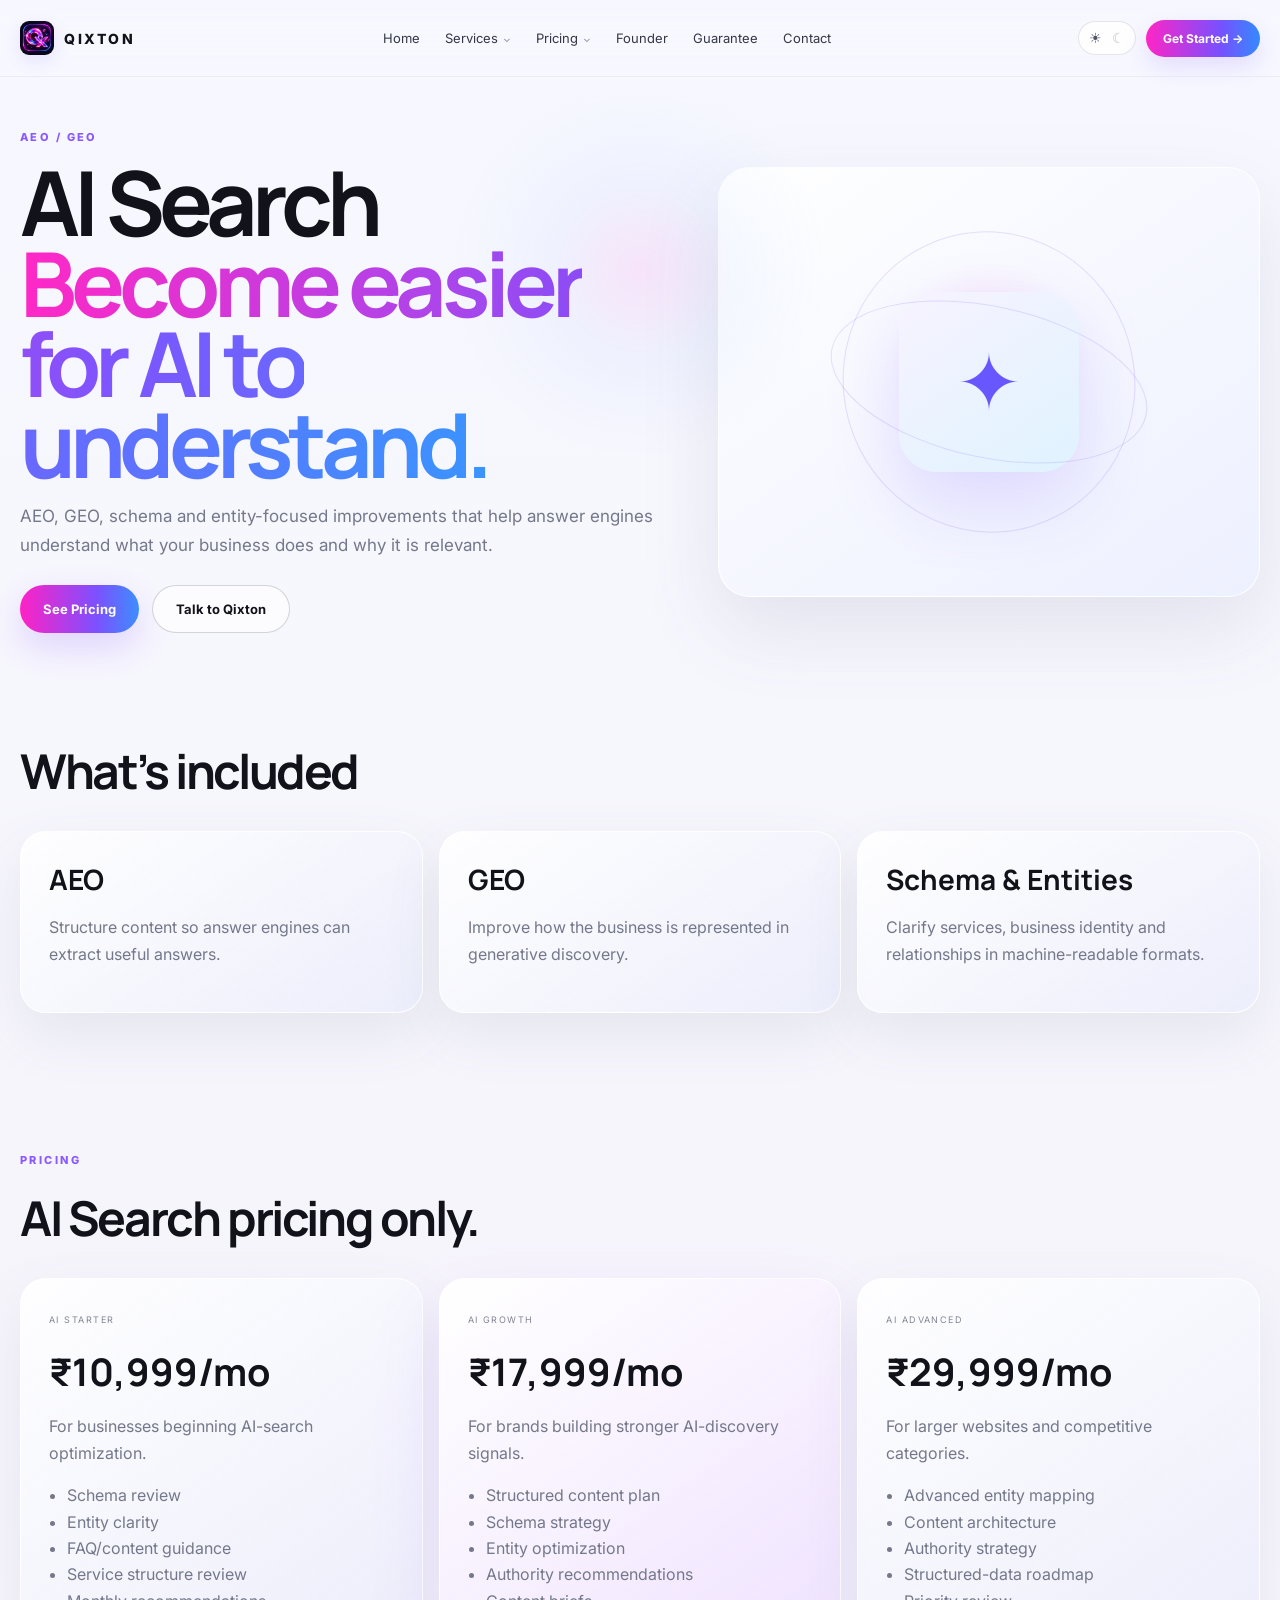
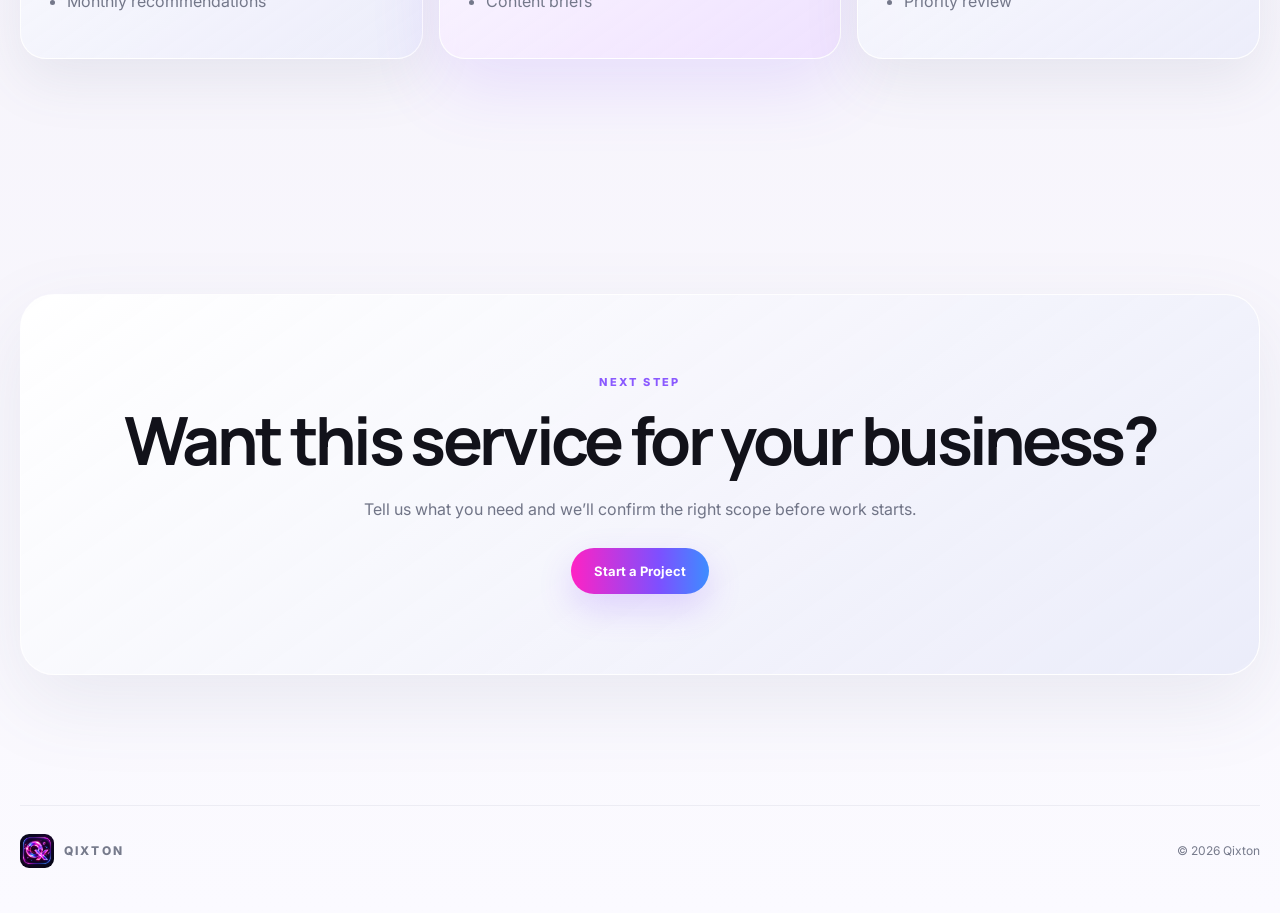
==== ai-search.html @ a19f1797 "Add files via upload" ====
<!doctype html>
<html lang="en" data-theme="light">
<head>
<meta charset="utf-8"><meta name="viewport" content="width=device-width,initial-scale=1">
<meta name="description" content="AEO, GEO, schema and entity-focused improvements that help answer engines understand what your business does and why it is relevant.">
<title>AI Search — Qixton</title>
<link rel="icon" href="favicon.png"><link rel="apple-touch-icon" href="apple-touch-icon.png"><meta name="theme-color" content="#f8f7ff">
<link rel="preconnect" href="https://fonts.googleapis.com"><link rel="preconnect" href="https://fonts.gstatic.com" crossorigin>
<link href="https://fonts.googleapis.com/css2?family=Inter:wght@400;500;600;700;800&family=Manrope:wght@600;700;800&display=swap" rel="stylesheet">
<link rel="stylesheet" href="style.css">
</head>
<body><div class="cursor-glow"></div>

<header class="site-nav scrolled" id="siteNav">
  <div class="shell nav-row-v2">
    <a class="nav-brand-v2" href="index.html"><img src="favicon.png" alt=""><span>QIXTON</span></a>
    <button class="nav-mobile-btn" id="navMobileBtn" aria-label="Open menu">☰</button>
    <nav class="nav-menu-v2" id="navMenuV2">
      <a href="index.html">Home</a>
      <div class="nav-dropdown">
        <button class="dropdown-toggle">Services <span>⌄</span></button>
        <div class="dropdown-menu">
          <a href="web-design.html"><b>Web Design</b><span>Websites & conversion UX</span></a>
          <a href="seo.html"><b>SEO</b><span>Organic & local search</span></a>
          <a href="social-media.html"><b>Social Media</b><span>Content, reels & community</span></a>
          <a href="paid-ads.html"><b>Paid Ads</b><span>Google & Meta campaigns</span></a>
          <a href="ai-search.html"><b>AI Search</b><span>AEO, GEO & schema</span></a>
        </div>
      </div>
      <div class="nav-dropdown">
        <button class="dropdown-toggle">Pricing <span>⌄</span></button>
        <div class="dropdown-menu pricing-drop">
          <a href="pricing.html"><b>All Pricing</b><span>Compare Qixton packages</span></a>
          <a href="web-design.html#pricing"><b>Website Pricing</b><span>From ₹14,999</span></a>
          <a href="seo.html#pricing"><b>SEO Pricing</b><span>From ₹7,999/mo</span></a>
          <a href="social-media.html#pricing"><b>Social Pricing</b><span>From ₹8,999/mo</span></a>
          <a href="paid-ads.html#pricing"><b>Ads Pricing</b><span>From ₹9,999/mo</span></a>
          <a href="ai-search.html#pricing"><b>AI Search Pricing</b><span>From ₹10,999/mo</span></a>
        </div>
      </div>
      <a href="founder.html">Founder</a>
      <a href="guarantee.html">Guarantee</a>
      <a href="index.html#contact">Contact</a>
    </nav>
    <div class="nav-actions-v2">
      <button class="theme-toggle" id="themeToggle" aria-label="Switch theme"><span class="sun">☀</span><span class="moon">☾</span></button>
      <a class="nav-get-started" href="index.html#contact">Get Started →</a>
    </div>
  </div>
</header>
<main class="shell">
<section class="service-hero">
  <div><div class="section-kicker">AEO / GEO</div><h1>AI Search<br><span>Become easier for AI to understand.</span></h1><p>AEO, GEO, schema and entity-focused improvements that help answer engines understand what your business does and why it is relevant.</p><div class="contact-actions" style="justify-content:flex-start;margin-top:24px"><a class="gradient-btn" href="#pricing">See Pricing</a><a class="outline-btn" href="mailto:hello@qixton.com?subject=AI%20Search%20Enquiry">Talk to Qixton</a></div></div>
  <div class="service-hero-visual"><div class="service-hero-icon">✦</div></div>
</section>
<section class="service-page-section"><h2>What’s included</h2><div class="inner-grid-3"><article class="inner-card-light"><h3>AEO</h3><p>Structure content so answer engines can extract useful answers.</p></article><article class="inner-card-light"><h3>GEO</h3><p>Improve how the business is represented in generative discovery.</p></article><article class="inner-card-light"><h3>Schema & Entities</h3><p>Clarify services, business identity and relationships in machine-readable formats.</p></article></div></section>
<section class="service-page-section" id="pricing"><div class="section-kicker">PRICING</div><h2>AI Search pricing only.</h2><div class="service-price-grid"><article class="service-price-card"><small>AI STARTER</small><h3>₹10,999/mo</h3><p>For businesses beginning AI-search optimization.</p><ul><li>Schema review</li><li>Entity clarity</li><li>FAQ/content guidance</li><li>Service structure review</li><li>Monthly recommendations</li></ul></article><article class="service-price-card featured"><small>AI GROWTH</small><h3>₹17,999/mo</h3><p>For brands building stronger AI-discovery signals.</p><ul><li>Structured content plan</li><li>Schema strategy</li><li>Entity optimization</li><li>Authority recommendations</li><li>Content briefs</li></ul></article><article class="service-price-card"><small>AI ADVANCED</small><h3>₹29,999/mo</h3><p>For larger websites and competitive categories.</p><ul><li>Advanced entity mapping</li><li>Content architecture</li><li>Authority strategy</li><li>Structured-data roadmap</li><li>Priority review</li></ul></article></div></section>
<section class="contact-light"><div class="contact-card"><div class="section-kicker">NEXT STEP</div><h2>Want this service for your business?</h2><p>Tell us what you need and we’ll confirm the right scope before work starts.</p><a class="gradient-btn" href="mailto:hello@qixton.com?subject=AI%20Search%20Project">Start a Project</a></div></section>
</main>
<footer class="inner-footer shell"><a class="inner-brand" href="index.html"><img src="favicon.png" alt=""><span>QIXTON</span></a><span>© <span id="year"></span> Qixton</span></footer>
<script src="script.js"></script></body></html>
---- style.css ----
:root{
  --ink:#12121a;--muted:#5d6070;--line:rgba(63,67,91,.13);--glass:rgba(255,255,255,.64);
  --pink:#ff24c8;--purple:#7b4dff;--blue:#2e83ff;--cyan:#47d8ff;--bg:#f7f7ff;--max:1440px;
}
*{box-sizing:border-box} html{scroll-behavior:smooth} body{margin:0;font-family:Inter,system-ui,sans-serif;background:linear-gradient(180deg,#f7f8ff,#f6f4fb 60%,#fbfaff);color:var(--ink);overflow-x:hidden} a{text-decoration:none;color:inherit} img{display:block;max-width:100%}.shell{width:min(var(--max),calc(100% - 40px));margin:auto}.cursor-glow{position:fixed;width:380px;height:380px;border-radius:50%;left:50%;top:30%;transform:translate(-50%,-50%);pointer-events:none;z-index:50;background:radial-gradient(circle,rgba(255,36,200,.09),rgba(46,131,255,.04) 35%,transparent 70%);mix-blend-mode:multiply}
.hero-exact{position:relative;width:100%;aspect-ratio:16/9;min-height:100vh;overflow:hidden;background:#eef0fb}.hero-reference{position:absolute;inset:0;width:100%;height:100%;object-fit:cover;object-position:center;transform:scale(1.001);transition:transform .3s ease}.hero-exact:hover .hero-reference{transform:scale(1.008)}.hero-shine{position:absolute;border-radius:50%;pointer-events:none;filter:blur(3px);mix-blend-mode:screen}.shine-a{width:320px;height:320px;left:38%;top:34%;background:radial-gradient(circle,rgba(255,255,255,.28),rgba(255,49,204,.09) 35%,transparent 70%);animation:shineFloat 7s ease-in-out infinite}.shine-b{width:260px;height:260px;right:16%;bottom:15%;background:radial-gradient(circle,rgba(255,255,255,.2),rgba(58,173,255,.08) 35%,transparent 70%);animation:shineFloat 8.5s ease-in-out infinite reverse}@keyframes shineFloat{50%{transform:translateY(-18px) translateX(8px)}}.hero-particle{position:absolute;width:10px;height:10px;border-radius:50%;background:#fff;box-shadow:0 0 20px rgba(255,54,207,.7);animation:particleFloat 5s ease-in-out infinite}.hp1{left:46%;top:22%}.hp2{left:65%;top:42%;animation-delay:.7s}.hp3{right:12%;top:28%;animation-delay:1.3s}@keyframes particleFloat{50%{transform:translateY(-16px) scale(1.15)}}
.hotspot{position:absolute;z-index:5;display:block}.hs-home{left:31.5%;top:1.5%;width:5.5%;height:6%}.hs-services{left:38%;top:1.5%;width:6%;height:6%}.hs-pricing{left:44.8%;top:1.5%;width:5%;height:6%}.hs-founder{left:51%;top:1.5%;width:5.3%;height:6%}.hs-guarantee{left:57.5%;top:1.5%;width:6.4%;height:6%}.hs-contact{left:64.7%;top:1.5%;width:5.5%;height:6%}.hs-getstarted{right:4.5%;top:1.5%;width:10.5%;height:6.5%}.hs-herocta{left:5%;top:50.5%;width:15.2%;height:6.6%}.hs-work{left:20.8%;top:50.5%;width:11.8%;height:6.6%}.hs-web{right:4.5%;top:15.3%;width:24%;height:8.8%}.hs-seo{right:4.5%;top:25.5%;width:24%;height:8.8%}.hs-social{right:4.5%;top:35.8%;width:24%;height:8.8%}.hs-ads{right:4.5%;top:46.1%;width:24%;height:8.8%}.hs-ai{right:4.5%;top:56.4%;width:24%;height:8.8%}
.story-light{background:linear-gradient(180deg,#f7f8ff,#f0eff8 50%,#f8f7fc);border-top:1px solid rgba(95,97,119,.1);border-bottom:1px solid rgba(95,97,119,.1)}.story-grid{display:grid;grid-template-columns:1.05fr .95fr;gap:76px;align-items:start}.sticky-showcase{position:sticky;top:0;height:100vh;display:grid;place-items:center}.glass-stage{width:100%;height:min(76vh,720px);position:relative;border-radius:34px;border:1px solid rgba(255,255,255,.86);overflow:hidden;background:radial-gradient(circle at 65% 42%,rgba(255,71,205,.13),transparent 31%),radial-gradient(circle at 26% 75%,rgba(64,153,255,.13),transparent 29%),linear-gradient(145deg,rgba(255,255,255,.83),rgba(229,231,248,.72));box-shadow:0 40px 120px rgba(79,83,120,.16),inset 0 0 0 1px rgba(255,255,255,.72);backdrop-filter:blur(20px)}.stage-grid{position:absolute;inset:0;background-image:linear-gradient(rgba(81,84,110,.045) 1px,transparent 1px),linear-gradient(90deg,rgba(81,84,110,.045) 1px,transparent 1px);background-size:42px 42px;mask-image:radial-gradient(circle,#000 12%,transparent 85%)}.stage-label{position:absolute;top:0;left:0;right:0;height:50px;padding:0 18px;display:flex;align-items:center;justify-content:space-between;font-size:8px;letter-spacing:.16em;color:#777b8f;border-bottom:1px solid rgba(77,80,103,.08);z-index:10}.stage-label b{font-weight:600;color:#44475a}.stage-scene{position:absolute;inset:50px 0 0;opacity:0;visibility:hidden;transform:scale(.97);transition:opacity .5s ease,transform .6s ease,visibility .5s}.stage-scene.active{opacity:1;visibility:visible;transform:scale(1)}
.web-window{position:absolute;border-radius:22px;border:1px solid rgba(255,255,255,.88);background:rgba(255,255,255,.52);backdrop-filter:blur(20px);box-shadow:0 28px 80px rgba(78,82,118,.18)}.ww-back{width:60%;height:53%;left:10%;top:15%;transform:rotate(-6deg);opacity:.65}.ww-main{width:70%;height:62%;left:15%;top:18%;overflow:hidden}.window-bar{height:34px;border-bottom:1px solid rgba(69,72,96,.08);display:flex;gap:6px;align-items:center;padding:0 12px}.window-bar i{width:6px;height:6px;border-radius:50%;background:#c8cad5}.window-layout{height:calc(100% - 34px);position:relative;padding:30px}.wl-copy{width:48%;padding-top:30px}.wl-copy span{display:block;height:9px;border-radius:8px;background:#d4d5de;margin-bottom:10px}.wl-copy span:nth-child(2){width:78%;background:#c8cae5}.wl-copy b{display:block;width:95px;height:28px;border-radius:999px;background:linear-gradient(90deg,var(--pink),var(--blue));margin-top:22px}.wl-orb{position:absolute;right:28px;top:56px;width:150px;height:150px;border-radius:50%;background:radial-gradient(circle at 32% 28%,#fff,#ff8ee1 13%,#7f5bff 48%,#2d3f8f 74%);box-shadow:0 0 50px rgba(255,64,202,.23)}.phone-card{position:absolute;right:8%;bottom:7%;width:100px;height:205px;border-radius:24px;border:5px solid rgba(79,82,110,.14);background:rgba(255,255,255,.78);padding:25px 10px;transform:rotate(4deg);box-shadow:0 24px 70px rgba(80,84,119,.16)}.phone-card i{position:absolute;top:7px;left:50%;transform:translateX(-50%);width:40px;height:6px;border-radius:999px;background:#d4d4df}.phone-card span{display:block;height:34px;border-radius:9px;background:#e7e7ef;margin-bottom:8px}.phone-card span:nth-of-type(2){height:76px;background:linear-gradient(145deg,#ff86de,#82b6ff)}.glass-badge,.mini-chip{position:absolute;padding:8px 12px;border-radius:999px;border:1px solid rgba(255,255,255,.88);background:rgba(255,255,255,.64);font-size:9px;color:#65697c;box-shadow:0 10px 30px rgba(84,87,120,.12)}.gb1{left:7%;bottom:16%}.gb2{right:7%;top:22%}
.search-panel{position:absolute;left:8%;top:16%;width:68%;display:grid;gap:12px}.search-bar{height:60px;border-radius:18px;background:rgba(255,255,255,.9);display:flex;align-items:center;gap:12px;padding:0 18px;box-shadow:0 18px 50px rgba(85,88,123,.14)}.search-bar span{font-size:24px;color:#4b74ff}.search-bar b{flex:1;font-size:12px}.search-bar i{font-style:normal;color:#8c8fa3}.search-result{min-height:78px;border-radius:16px;border:1px solid rgba(255,255,255,.9);background:rgba(255,255,255,.55);display:flex;gap:14px;align-items:center;padding:14px}.search-result.sr1{background:linear-gradient(110deg,rgba(255,255,255,.9),rgba(239,230,255,.86));box-shadow:0 16px 40px rgba(112,99,166,.12)}.search-result em{font-style:normal;color:#a0a3b2;font-size:12px}.search-result small{display:block;font-size:7px;letter-spacing:.13em;color:#2998ff}.search-result h4{margin:3px 0;font-size:14px}.search-result p{margin:0;color:#818596;font-size:9px}.line{width:66%;height:8px;border-radius:5px;background:#d9dbe5}.line.short{width:46%}.seo-orb{position:absolute;right:8%;bottom:16%;width:170px;height:170px;border-radius:50%;display:grid;place-items:center;font-family:Manrope;font-size:44px;font-weight:800;color:#fff;background:radial-gradient(circle at 35% 30%,#fff,#ff8ee1 10%,#655cff 50%,#3088ee 75%);box-shadow:0 22px 55px rgba(99,99,178,.2)}.mc1{right:12%;top:22%}.mc2{right:4%;top:37%}.mc3{right:25%;top:46%}
.social-phone{position:absolute;left:34%;top:12%;width:218px;height:410px;border-radius:34px;background:rgba(255,255,255,.82);border:6px solid rgba(101,106,140,.12);box-shadow:0 30px 80px rgba(90,94,130,.18);padding:20px 12px}.phone-notch{position:absolute;top:5px;left:50%;transform:translateX(-50%);width:70px;height:10px;border-radius:999px;background:#d5d5df}.social-post{height:255px;border-radius:20px;margin-top:24px;background:radial-gradient(circle at 60% 35%,#ff92e0,#9a7dff 40%,#68b7ff 78%);position:relative;overflow:hidden;display:flex;align-items:flex-end;padding:20px}.social-post b{position:relative;z-index:2;font-family:Manrope;font-size:27px;line-height:.88;letter-spacing:-.05em}.social-post i{position:absolute;width:145px;height:145px;border-radius:50%;border:2px solid rgba(255,255,255,.65);right:-30px;top:20px}.social-actions{display:flex;gap:8px;margin-top:14px}.social-actions i{width:17px;height:17px;border:1px solid #b8bbca;border-radius:50%}.social-float{position:absolute;min-width:118px;border-radius:17px;background:rgba(255,255,255,.66);border:1px solid rgba(255,255,255,.9);padding:13px;box-shadow:0 16px 45px rgba(82,88,122,.14)}.social-float small{display:block;color:#7c8091;font-size:7px}.social-float b{display:block;margin-top:5px}.sf1{left:8%;top:25%}.sf2{right:8%;top:34%}.sf3{left:10%;bottom:18%}
.ads-dashboard{position:absolute;inset:10%;border-radius:25px;background:rgba(255,255,255,.68);border:1px solid rgba(255,255,255,.9);box-shadow:0 26px 70px rgba(88,92,126,.15);padding:22px}.ad-head{display:flex;justify-content:space-between;font-size:8px;letter-spacing:.15em;color:#7a7e90}.ad-head b{color:#39aa8a}.ad-chart{height:58%;position:relative}.ad-chart svg{width:100%;height:100%}.ad-chart path{fill:none;stroke:#ff46c7;stroke-width:3;filter:drop-shadow(0 0 5px rgba(255,70,199,.45))}.ad-metrics{display:grid;grid-template-columns:repeat(3,1fr);gap:10px}.ad-metrics div{background:rgba(248,249,255,.9);border:1px solid rgba(107,111,141,.08);border-radius:15px;padding:14px}.ad-metrics small{display:block;color:#8a8e9f;font-size:8px}.ad-metrics b{display:block;margin-top:5px;font-size:22px;color:#5662ff}
.ai-query,.ai-answer{position:absolute;left:14%;width:72%;border-radius:20px;background:rgba(255,255,255,.68);border:1px solid rgba(255,255,255,.92);box-shadow:0 20px 60px rgba(91,95,129,.14);backdrop-filter:blur(20px)}.ai-query{top:24%;padding:17px 20px;display:flex;align-items:center;gap:12px}.ai-query i{font-style:normal;color:#2faeff;font-size:20px}.ai-query p{margin:0;flex:1;font-size:12px}.ai-query span{font-size:7px;letter-spacing:.15em;color:#888c9e}.ai-answer{top:44%;padding:22px}.ai-top{display:flex;gap:12px;align-items:center}.ai-top>b{width:35px;height:35px;border-radius:50%;display:grid;place-items:center;background:linear-gradient(135deg,#5edcff,#ff6ed6);font-family:Manrope}.ai-top small{display:block;font-size:7px;letter-spacing:.14em;color:#2887ff}.ai-top h4{margin:3px 0 0}.ai-answer>p{font-size:10px;line-height:1.6;color:#7d8191;margin:15px 0}.ai-pills{display:flex;gap:8px}.ai-pills span{font-size:7px;border:1px solid rgba(67,133,255,.2);padding:7px 9px;border-radius:999px;background:#fff}.ai-dot{position:absolute;width:10px;height:10px;border-radius:50%;background:#4dd7ff;box-shadow:0 0 17px rgba(77,215,255,.7)}.d1{left:12%;top:30%}.d2{right:12%;top:36%}.d3{left:18%;bottom:17%}.d4{right:18%;bottom:20%}
.story-copy{padding:22vh 0}.story-step{min-height:78vh;display:flex;flex-direction:column;justify-content:center;opacity:.28;transition:opacity .3s}.story-step.active{opacity:1}.story-step>span{font-size:10px;letter-spacing:.18em;font-weight:700;color:#b846ff;margin-bottom:18px}.story-step h2{font-family:Manrope;font-size:clamp(44px,5vw,72px);line-height:.98;letter-spacing:-.055em;margin:0}.story-step h2 em{font-style:normal;color:#6d74ff}.story-step p{max-width:500px;color:#737789;font-size:16px;line-height:1.7;margin:23px 0 0}
.platforms-light,.pricing-light,.founder-light,.guarantee-light,.contact-light{padding-top:130px;padding-bottom:130px}.section-kicker{font-size:11px;letter-spacing:.22em;font-weight:800;color:#8a59ff;margin-bottom:18px}.section-heading{display:grid;grid-template-columns:1.25fr .75fr;gap:70px;align-items:end;margin-bottom:48px}.section-heading h2,.founder-copy h2,.guarantee-card h2,.contact-card h2{font-family:Manrope;font-size:clamp(44px,5.2vw,76px);line-height:.98;letter-spacing:-.055em;margin:0}.section-heading p,.founder-copy p,.guarantee-card p,.contact-card p{color:#717587;line-height:1.7;font-size:16px;margin:0}.platform-grid{display:grid;grid-template-columns:repeat(4,1fr);gap:14px}.platform-grid article{padding:24px;border-radius:24px;border:1px solid rgba(255,255,255,.9);background:linear-gradient(145deg,rgba(255,255,255,.83),rgba(232,234,249,.68));box-shadow:0 20px 50px rgba(90,95,130,.1)}.platform-grid b{display:block;font-size:23px;margin-bottom:10px}.platform-grid span{color:#74788b;line-height:1.6;font-size:14px}.pricing-grid{display:grid;grid-template-columns:repeat(3,1fr);gap:16px}.price-card{min-height:410px;padding:27px;border-radius:26px;border:1px solid rgba(255,255,255,.92);background:linear-gradient(145deg,rgba(255,255,255,.88),rgba(234,236,251,.72));box-shadow:0 22px 55px rgba(88,92,127,.1)}.price-card.featured{background:linear-gradient(145deg,rgba(255,255,255,.98),rgba(238,225,255,.83));box-shadow:0 28px 70px rgba(142,83,255,.14)}.price-card small{display:block;font-size:9px;letter-spacing:.15em;color:#808497}.price-card h3{font-family:Manrope;font-size:42px;margin:25px 0 9px}.price-card h3 span{font-size:15px;color:#808497}.price-card p{color:#74788b;line-height:1.6}.price-card ul{list-style:none;padding:0;margin:28px 0 0;border-top:1px solid rgba(94,98,127,.1)}.price-card li{padding:13px 0;border-bottom:1px solid rgba(94,98,127,.1);font-size:13px;color:#55596b}.page-link{display:block;width:max-content;margin:28px auto 0;font-size:13px;font-weight:700;color:#6b53ff}.page-link.left{margin:24px 0 0}.founder-light{display:grid;grid-template-columns:.9fr 1.1fr;gap:70px;align-items:center;border-top:1px solid rgba(81,85,111,.08);border-bottom:1px solid rgba(81,85,111,.08)}.founder-photo img{width:100%;aspect-ratio:4/5;object-fit:cover;border-radius:32px;box-shadow:0 28px 80px rgba(88,92,127,.15)}.founder-sign{display:flex;flex-direction:column;gap:4px;padding:20px 0;border-top:1px solid rgba(81,85,111,.09);border-bottom:1px solid rgba(81,85,111,.09);margin-top:24px}.founder-sign b{font-size:20px}.founder-sign span{font-size:13px;color:#777b8d}.guarantee-card{min-height:520px;border-radius:34px;padding:60px;display:flex;align-items:center;justify-content:space-between;gap:50px;background:radial-gradient(circle at 78% 42%,rgba(255,98,216,.26),transparent 28%),radial-gradient(circle at 90% 20%,rgba(67,157,255,.19),transparent 24%),linear-gradient(145deg,#fff,#eef0ff);border:1px solid rgba(255,255,255,.94);box-shadow:0 30px 80px rgba(90,94,128,.13)}.guarantee-card>div{max-width:800px}.gradient-btn,.outline-btn{display:inline-flex;align-items:center;justify-content:center;padding:15px 23px;border-radius:999px;font-weight:700;font-size:13px}.gradient-btn{color:#fff;background:linear-gradient(90deg,#ff22c4,#7d50ff 64%,#3d8dff);box-shadow:0 14px 35px rgba(129,71,255,.2)}.outline-btn{border:1px solid rgba(72,76,101,.23);background:rgba(255,255,255,.65)}.contact-card{text-align:center;padding:80px 40px;border-radius:34px;background:linear-gradient(145deg,rgba(255,255,255,.94),rgba(232,234,249,.82));border:1px solid rgba(255,255,255,.95);box-shadow:0 28px 80px rgba(90,94,130,.1)}.contact-card p{max-width:650px;margin:24px auto}.contact-actions{display:flex;gap:13px;justify-content:center;flex-wrap:wrap}.footer-light{padding:30px 0 45px;display:flex;align-items:center;justify-content:space-between;gap:18px;color:#777b8c;font-size:12px;border-top:1px solid rgba(80,84,110,.08)}.footer-brand{display:flex;align-items:center;gap:10px}.footer-brand img{width:32px;height:32px;border-radius:9px}.footer-brand b{letter-spacing:.18em}.footer-light>div:nth-child(2){display:flex;gap:20px}
@media(max-width:1100px){.hero-exact{min-height:auto}.story-grid{grid-template-columns:1fr;gap:0}.sticky-showcase{height:68vh;top:0;z-index:4}.glass-stage{height:60vh}.story-copy{padding-top:8vh}.story-step{min-height:62vh}.section-heading{grid-template-columns:1fr;gap:20px}.platform-grid,.pricing-grid{grid-template-columns:repeat(2,1fr)}.founder-light{grid-template-columns:1fr}.guarantee-card{flex-direction:column;align-items:flex-start}}
@media(max-width:760px){.shell{width:min(var(--max),calc(100% - 22px))}.hero-exact{aspect-ratio:9/16;height:auto;min-height:100svh}.hero-reference{object-fit:cover;object-position:center}.hotspot{display:none}.sticky-showcase{height:54vh}.glass-stage{height:48vh;border-radius:22px}.story-step{min-height:58vh}.story-step h2{font-size:40px}.platforms-light,.pricing-light,.founder-light,.guarantee-light,.contact-light{padding-top:90px;padding-bottom:90px}.platform-grid,.pricing-grid{grid-template-columns:1fr}.guarantee-card{padding:34px}.contact-card{padding:50px 24px}.footer-light{flex-direction:column;align-items:flex-start}.search-panel{left:5%;width:80%}.seo-orb{width:120px;height:120px;right:3%}.social-phone{left:27%;transform:scale(.78)}.ai-query,.ai-answer{left:8%;width:84%}}
@media(prefers-reduced-motion:reduce){*,*::before,*::after{animation:none!important;transition:none!important;scroll-behavior:auto!important}}
.inner-nav{position:sticky;top:0;z-index:20;background:rgba(248,248,255,.78);backdrop-filter:blur(18px);border-bottom:1px solid rgba(76,80,106,.08)}.inner-nav .nav-row{min-height:76px;display:flex;align-items:center;justify-content:space-between;gap:20px}.inner-brand{display:flex;align-items:center;gap:10px;font-weight:800;letter-spacing:.18em}.inner-brand img{width:34px;height:34px;border-radius:9px}.inner-links{display:flex;gap:26px;font-size:13px;color:#4f5365}.inner-links a:hover{color:#7f4fff}.inner-cta{padding:11px 17px;border-radius:999px;color:white;background:linear-gradient(90deg,#ff25c6,#7850ff,#348aff);font-size:12px;font-weight:700}.inner-hero-light{padding:120px 0 75px}.inner-hero-light h1{font-family:Manrope;font-size:clamp(58px,7vw,100px);line-height:.9;letter-spacing:-.065em;margin:0;max-width:990px}.inner-hero-light h1 span{background:linear-gradient(90deg,#ff28c6,#7d55ff,#3a94ff);-webkit-background-clip:text;background-clip:text;color:transparent}.inner-hero-light p{max-width:720px;color:#74788a;line-height:1.75;font-size:17px;margin:25px 0 0}.inner-section-light{padding:60px 0 120px;border-top:1px solid rgba(79,83,110,.08)}.inner-section-light h2{font-family:Manrope;font-size:52px;line-height:.98;letter-spacing:-.05em;margin:0 0 34px}.inner-grid-3{display:grid;grid-template-columns:repeat(3,1fr);gap:16px}.inner-card-light{padding:28px;border-radius:26px;border:1px solid rgba(255,255,255,.92);background:linear-gradient(145deg,rgba(255,255,255,.9),rgba(233,235,250,.75));box-shadow:0 22px 55px rgba(90,94,128,.1)}.inner-card-light.featured{background:linear-gradient(145deg,#fff,rgba(238,223,255,.87));box-shadow:0 28px 70px rgba(140,82,255,.14)}.inner-card-light h3{font-family:Manrope;font-size:28px;margin:0 0 12px}.inner-card-light p,.inner-card-light li{color:#74788a;line-height:1.7}.inner-card-light ul{padding-left:18px}.inner-price{font-family:Manrope;font-size:44px;font-weight:800;margin:15px 0}.inner-price span{font-size:16px;color:#7f8394}.founder-hero-light{padding:120px 0 80px;display:grid;grid-template-columns:.9fr 1.1fr;gap:70px;align-items:center}.founder-hero-light img{width:100%;aspect-ratio:4/5;object-fit:cover;border-radius:34px;box-shadow:0 30px 90px rgba(85,89,124,.18)}.founder-hero-light h1{font-family:Manrope;font-size:clamp(58px,7vw,96px);line-height:.9;letter-spacing:-.065em;margin:0}.founder-hero-light h1 span{color:#715cff}.founder-hero-light p{color:#74788a;line-height:1.75;font-size:17px}.quote-light{margin-top:26px;padding:20px 0 20px 22px;border-left:3px solid #ff3bc8;color:#565a6b;font-size:20px;line-height:1.6}.inner-footer{padding:28px 0 45px;border-top:1px solid rgba(79,83,110,.08);display:flex;align-items:center;justify-content:space-between;gap:18px;color:#777b8c;font-size:12px}@media(max-width:900px){.inner-links{display:none}.inner-grid-3,.founder-hero-light{grid-template-columns:1fr}.inner-footer{flex-direction:column;align-items:flex-start}}


/* ===========================
   DESIGN 3 FIXES / V2
   =========================== */

html[data-theme="dark"]{
  --ink:#f6f2ff;
  --muted:#b9b6c8;
  --line:rgba(255,255,255,.12);
  --glass:rgba(15,13,24,.72);
  --bg:#090811;
}
html[data-theme="dark"] body{
  background:linear-gradient(180deg,#0a0911,#0c0a13 58%,#0a0910);
  color:var(--ink);
}
html[data-theme="dark"] .cursor-glow{
  mix-blend-mode:screen;
  background:radial-gradient(circle,rgba(255,36,200,.13),rgba(46,131,255,.08) 35%,transparent 70%);
}

/* Real navigation with dropdowns */
.site-nav{
  position:fixed;
  top:0;left:0;right:0;
  z-index:100;
  padding:11px 0;
  background:rgba(248,248,255,.64);
  backdrop-filter:blur(18px) saturate(1.1);
  border-bottom:1px solid rgba(88,91,117,.08);
  transition:.25s ease;
}
.site-nav.scrolled{background:rgba(248,248,255,.9);box-shadow:0 10px 35px rgba(90,94,128,.08)}
html[data-theme="dark"] .site-nav,
html[data-theme="dark"] .site-nav.scrolled{
  background:rgba(10,9,16,.84);
  border-color:rgba(255,255,255,.08);
  box-shadow:0 14px 40px rgba(0,0,0,.22)
}
.nav-row-v2{min-height:54px;display:flex;align-items:center;justify-content:space-between;gap:20px}
.nav-brand-v2{display:flex;align-items:center;gap:10px;font-weight:800;letter-spacing:.18em;font-size:14px;flex:0 0 auto}
.nav-brand-v2 img{width:34px;height:34px;border-radius:9px;box-shadow:0 6px 18px rgba(119,83,255,.14)}
.nav-menu-v2{display:flex;align-items:center;gap:25px;font-size:13px;color:#343746}
.nav-menu-v2>a,.dropdown-toggle{font:inherit;color:inherit;background:none;border:0;padding:12px 0;cursor:pointer}
.nav-menu-v2>a:hover,.dropdown-toggle:hover{color:#7850ff}
.nav-dropdown{position:relative}
.dropdown-toggle{display:flex;align-items:center;gap:5px}
.dropdown-toggle span{font-size:10px;color:#85889a;transition:.2s}
.nav-dropdown:hover .dropdown-toggle span,
.nav-dropdown.open .dropdown-toggle span{transform:rotate(180deg)}
.dropdown-menu{
  position:absolute;top:44px;left:50%;transform:translateX(-50%) translateY(6px);
  width:290px;padding:10px;border-radius:20px;
  background:rgba(255,255,255,.94);
  border:1px solid rgba(255,255,255,.96);
  box-shadow:0 22px 70px rgba(83,87,120,.16);
  backdrop-filter:blur(22px);
  opacity:0;visibility:hidden;pointer-events:none;
  transition:.2s ease;
}
.nav-dropdown:hover .dropdown-menu,
.nav-dropdown.open .dropdown-menu{
  opacity:1;visibility:visible;pointer-events:auto;transform:translateX(-50%) translateY(0)
}
.dropdown-menu a{
  display:flex;flex-direction:column;gap:3px;
  padding:11px 12px;border-radius:13px;
}
.dropdown-menu a:hover{background:linear-gradient(90deg,rgba(255,54,200,.08),rgba(80,132,255,.08))}
.dropdown-menu b{font-size:13px}.dropdown-menu span{font-size:11px;color:#777b8d}
.pricing-drop{width:310px}
.nav-actions-v2{display:flex;align-items:center;gap:10px}
.nav-get-started{
  padding:11px 17px;border-radius:999px;color:#fff;
  background:linear-gradient(90deg,#ff25c6,#7850ff 65%,#348aff);
  box-shadow:0 10px 25px rgba(121,75,255,.16);
  font-size:12px;font-weight:700;
}
.theme-toggle{
  width:58px;height:34px;border-radius:999px;border:1px solid rgba(77,81,107,.14);
  background:rgba(255,255,255,.72);
  display:flex;align-items:center;justify-content:space-around;
  color:#4e5365;cursor:pointer;padding:0 5px;
}
.theme-toggle span{font-size:14px;line-height:1}.theme-toggle .sun{opacity:1}.theme-toggle .moon{opacity:.35}
html[data-theme="dark"] .theme-toggle{background:rgba(255,255,255,.07);border-color:rgba(255,255,255,.12);color:#fff}
html[data-theme="dark"] .theme-toggle .sun{opacity:.35}
html[data-theme="dark"] .theme-toggle .moon{opacity:1}
html[data-theme="dark"] .nav-menu-v2{color:#ddd8e9}
html[data-theme="dark"] .dropdown-menu{background:rgba(18,16,27,.96);border-color:rgba(255,255,255,.09);box-shadow:0 26px 70px rgba(0,0,0,.36)}
html[data-theme="dark"] .dropdown-menu span{color:#aaa5b7}
html[data-theme="dark"] .dropdown-menu a:hover{background:rgba(255,255,255,.05)}
.nav-mobile-btn{display:none;border:0;background:none;color:inherit;font-size:24px}

/* Hide the embedded screenshot nav behind our real nav */
.hero-exact::before{
  content:"";
  position:absolute;top:0;left:0;right:0;height:8.5%;
  z-index:4;
  background:rgba(248,248,255,.44);
  backdrop-filter:blur(15px);
  pointer-events:none;
}
html[data-theme="dark"] .hero-exact::before{background:rgba(8,7,13,.54)}
html[data-theme="dark"] .hero-reference{filter:brightness(.56) saturate(1.1) contrast(1.02)}
html[data-theme="dark"] .hero-exact{background:#080711}

/* New Design-3-inspired interactive service showcase */
.story-v2{
  padding-top:120px;
  background:
    radial-gradient(circle at 50% 4%,rgba(255,81,211,.09),transparent 24rem),
    radial-gradient(circle at 8% 45%,rgba(77,154,255,.08),transparent 25rem),
    linear-gradient(180deg,#f8f8ff,#f0eff8 56%,#f7f7fc);
}
.services-title{margin-bottom:34px}
.story-grid-v2{display:grid;grid-template-columns:1.06fr .94fr;gap:72px;align-items:start}
.sticky-showcase-v2{position:sticky;top:82px;height:calc(100vh - 82px);display:grid;place-items:center}
.design3-stage{
  position:relative;width:100%;height:min(76vh,730px);
  border-radius:34px;overflow:hidden;
  border:1px solid rgba(255,255,255,.9);
  background:
    radial-gradient(circle at 50% 45%,rgba(255,100,217,.18),transparent 24%),
    radial-gradient(circle at 50% 58%,rgba(71,166,255,.13),transparent 32%),
    linear-gradient(145deg,rgba(255,255,255,.9),rgba(231,234,249,.74));
  box-shadow:0 42px 120px rgba(87,91,127,.16),inset 0 0 0 1px rgba(255,255,255,.72);
  backdrop-filter:blur(20px);
}
.design3-stage::before{
  content:"";position:absolute;inset:0;
  background-image:linear-gradient(rgba(78,82,109,.035) 1px,transparent 1px),linear-gradient(90deg,rgba(78,82,109,.035) 1px,transparent 1px);
  background-size:46px 46px;
  mask-image:radial-gradient(circle at center,#000 12%,transparent 90%);
}
.stage-ambient{position:absolute;border-radius:50%;filter:blur(2px);pointer-events:none}
.sa1{width:300px;height:300px;left:-50px;bottom:-80px;background:radial-gradient(circle,rgba(57,164,255,.13),transparent 68%)}
.sa2{width:330px;height:330px;right:-40px;top:-90px;background:radial-gradient(circle,rgba(255,70,203,.15),transparent 68%)}
.stage-topline{
  position:absolute;z-index:10;top:0;left:0;right:0;height:50px;padding:0 18px;
  display:flex;align-items:center;justify-content:space-between;
  border-bottom:1px solid rgba(80,84,111,.07);
  color:#7a7e90;font-size:8px;letter-spacing:.17em;
}
.showcase-orb-wrap{position:absolute;left:50%;top:53%;width:380px;height:380px;transform:translate(-50%,-50%);display:grid;place-items:center}
.showcase-orb{
  width:300px;height:300px;border-radius:50%;overflow:hidden;position:relative;z-index:3;
  border:1px solid rgba(255,255,255,.98);
  box-shadow:inset 0 0 50px rgba(255,255,255,.42),0 28px 80px rgba(105,90,170,.2),0 0 75px rgba(255,67,207,.12);
  animation:showcaseFloat 6s ease-in-out infinite;
}
.showcase-orb::after{content:"";position:absolute;inset:0;border-radius:50%;background:linear-gradient(135deg,rgba(255,255,255,.45),transparent 32%,rgba(119,80,255,.06) 70%)}
.showcase-orb img{width:100%;height:100%;object-fit:cover;object-position:50% 52%;transform:scale(1.03)}
@keyframes showcaseFloat{50%{transform:translateY(-9px) scale(1.01)}}
.showcase-ring{position:absolute;border:1px solid rgba(128,93,255,.24);border-radius:50%;z-index:2}
.showcase-ring.r1{width:355px;height:155px;transform:rotate(-9deg);animation:stageSpin 13s linear infinite}
.showcase-ring.r2{width:320px;height:330px;transform:rotate(18deg);border-color:rgba(59,163,255,.18);animation:stageSpinBack 19s linear infinite}
@keyframes stageSpin{to{transform:rotate(351deg)}}@keyframes stageSpinBack{to{transform:rotate(-342deg)}}
.pedestal{
  position:absolute;z-index:1;left:50%;bottom:67px;transform:translateX(-50%);
  width:340px;height:56px;border-radius:50%;
  background:radial-gradient(circle,rgba(255,65,204,.25),rgba(79,145,255,.1) 45%,transparent 72%);
  filter:blur(2px);
}
.stage-service-card{
  position:absolute;z-index:7;width:235px;min-height:74px;padding:13px 14px;
  display:grid;grid-template-columns:44px 1fr auto;gap:11px;align-items:center;
  border-radius:19px;border:1px solid rgba(255,255,255,.92);
  background:rgba(255,255,255,.66);backdrop-filter:blur(20px);
  box-shadow:0 16px 44px rgba(81,87,124,.12);
  transition:.28s ease;
}
.stage-service-card:hover,.stage-service-card.active{transform:translateY(-3px) scale(1.025);background:rgba(255,255,255,.9);box-shadow:0 24px 62px rgba(105,90,170,.18)}
.stage-service-card.active{border-color:rgba(134,80,255,.34)}
.stage-service-card .svc-icon{width:42px;height:42px;border-radius:14px;display:grid;place-items:center;background:linear-gradient(145deg,#eef7ff,#fceeff);color:#6d5cff;font-size:19px;font-weight:800}
.stage-service-card b{display:block;font-size:13px}.stage-service-card small{display:block;color:#7a7e90;font-size:9px;line-height:1.35;margin-top:4px}
.stage-service-card em{font-style:normal;color:#6256ff;font-size:9px;font-weight:700;white-space:nowrap}
.stage-service-card[data-service-card="web"]{left:28px;top:105px}
.stage-service-card[data-service-card="seo"]{right:25px;top:128px}
.stage-service-card[data-service-card="social"]{left:24px;bottom:148px}
.stage-service-card[data-service-card="ads"]{right:22px;bottom:154px}
.stage-service-card[data-service-card="ai"]{right:50%;bottom:28px;transform:translateX(50%)}
.stage-service-card[data-service-card="ai"].active,
.stage-service-card[data-service-card="ai"]:hover{transform:translateX(50%) translateY(-3px) scale(1.025)}
.stage-active-copy{
  position:absolute;z-index:6;left:50%;top:54%;transform:translate(-50%,-50%);
  width:250px;text-align:center;pointer-events:none
}
.stage-active-copy small{display:block;color:#8b63ff;font-size:8px;letter-spacing:.16em;font-weight:800}
.stage-active-copy strong{display:block;font-family:Manrope;font-size:21px;line-height:1.05;margin:95px 0 7px;color:#191b27}
.stage-active-copy p{font-size:10px;line-height:1.5;color:#727688;margin:0 0 9px}
.stage-active-copy a{pointer-events:auto;color:#6b57ff;font-size:9px;font-weight:800}
.story-copy-v2{padding:16vh 0 18vh}
.story-copy-v2 .story-step a{margin-top:20px;color:#6857ff;font-size:12px;font-weight:700}
html[data-theme="dark"] .story-v2{
  background:radial-gradient(circle at 50% 4%,rgba(255,81,211,.08),transparent 24rem),linear-gradient(180deg,#0b0a12,#0d0b15 58%,#0b0a11)
}
html[data-theme="dark"] .design3-stage{
  border-color:rgba(255,255,255,.09);
  background:radial-gradient(circle at 50% 45%,rgba(255,70,203,.14),transparent 24%),radial-gradient(circle at 50% 60%,rgba(55,150,255,.1),transparent 32%),linear-gradient(145deg,rgba(25,22,34,.94),rgba(12,11,19,.96));
  box-shadow:0 40px 120px rgba(0,0,0,.34)
}
html[data-theme="dark"] .stage-topline{color:#8f899b;border-color:rgba(255,255,255,.07)}
html[data-theme="dark"] .stage-service-card{background:rgba(20,18,29,.73);border-color:rgba(255,255,255,.1);box-shadow:0 18px 48px rgba(0,0,0,.28)}
html[data-theme="dark"] .stage-service-card:hover,
html[data-theme="dark"] .stage-service-card.active{background:rgba(29,25,40,.95)}
html[data-theme="dark"] .stage-service-card b{color:#f6f2ff}
html[data-theme="dark"] .stage-service-card small{color:#aaa4b6}
html[data-theme="dark"] .stage-active-copy strong{color:#f8f4ff}
html[data-theme="dark"] .stage-active-copy p{color:#aaa4b6}
html[data-theme="dark"] .story-step h2{color:#f7f3ff}
html[data-theme="dark"] .story-step p{color:#aaa6b7}

/* Platform logos */
.platform-grid-logo article{display:flex;flex-direction:column;justify-content:center;min-height:168px}
.platform-grid-logo img{height:48px;width:auto;max-width:190px;object-fit:contain;object-position:left center;margin-bottom:16px}
html[data-theme="dark"] .platforms-light,
html[data-theme="dark"] .pricing-light,
html[data-theme="dark"] .founder-light,
html[data-theme="dark"] .guarantee-light,
html[data-theme="dark"] .contact-light{color:#f7f3ff}
html[data-theme="dark"] .section-heading p,
html[data-theme="dark"] .founder-copy p,
html[data-theme="dark"] .guarantee-card p,
html[data-theme="dark"] .contact-card p{color:#aaa6b7}
html[data-theme="dark"] .platform-grid article,
html[data-theme="dark"] .price-card,
html[data-theme="dark"] .contact-card,
html[data-theme="dark"] .inner-card-light{
  background:linear-gradient(145deg,rgba(24,21,33,.94),rgba(14,13,22,.97));
  border-color:rgba(255,255,255,.08);
  box-shadow:0 22px 60px rgba(0,0,0,.25);
}
html[data-theme="dark"] .platform-grid span,
html[data-theme="dark"] .price-card p,
html[data-theme="dark"] .price-card li,
html[data-theme="dark"] .inner-card-light p,
html[data-theme="dark"] .inner-card-light li{color:#aaa6b7}
html[data-theme="dark"] .price-card h3,
html[data-theme="dark"] .platform-grid b,
html[data-theme="dark"] .founder-copy h2,
html[data-theme="dark"] .section-heading h2{color:#f8f4ff}
html[data-theme="dark"] .founder-light{border-color:rgba(255,255,255,.07)}
html[data-theme="dark"] .founder-sign{border-color:rgba(255,255,255,.08)}
html[data-theme="dark"] .guarantee-card{
  background:radial-gradient(circle at 78% 42%,rgba(255,98,216,.18),transparent 28%),radial-gradient(circle at 90% 20%,rgba(67,157,255,.13),transparent 24%),linear-gradient(145deg,#17131d,#0e0d15);
  border-color:rgba(255,255,255,.08);box-shadow:0 30px 80px rgba(0,0,0,.3)
}
html[data-theme="dark"] .outline-btn{color:#f7f3ff;background:rgba(255,255,255,.05);border-color:rgba(255,255,255,.12)}
html[data-theme="dark"] .footer-light{color:#9f9aaa;border-color:rgba(255,255,255,.07)}

/* Shared inner navigation + service pages */
.inner-nav{padding:11px 0}
.inner-nav .nav-row{min-height:54px}
.inner-nav .theme-toggle{margin-left:auto}
.service-hero{
  padding:130px 0 70px;
  display:grid;grid-template-columns:1fr .85fr;gap:60px;align-items:center
}
.service-hero h1{font-family:Manrope;font-size:clamp(58px,7vw,96px);line-height:.9;letter-spacing:-.065em;margin:0}
.service-hero h1 span{background:linear-gradient(90deg,#ff28c6,#7d55ff,#3a94ff);-webkit-background-clip:text;background-clip:text;color:transparent}
.service-hero p{color:#74788a;line-height:1.75;font-size:17px;max-width:680px}
.service-hero-visual{min-height:430px;border-radius:32px;border:1px solid rgba(255,255,255,.92);background:radial-gradient(circle at 50% 45%,rgba(255,84,211,.18),transparent 28%),linear-gradient(145deg,#fff,#edf0ff);display:grid;place-items:center;position:relative;overflow:hidden;box-shadow:0 30px 80px rgba(90,94,130,.13)}
.service-hero-icon{width:180px;height:180px;border-radius:38px;display:grid;place-items:center;font-size:78px;font-weight:800;background:linear-gradient(145deg,#f7f3ff,#dff3ff);box-shadow:0 30px 70px rgba(119,84,255,.18);color:#6857ff}
.service-hero-visual::before,.service-hero-visual::after{content:"";position:absolute;border:1px solid rgba(122,90,255,.18);border-radius:50%}
.service-hero-visual::before{width:320px;height:150px;transform:rotate(12deg)}
.service-hero-visual::after{width:290px;height:300px;transform:rotate(-16deg)}
.service-page-section{padding:35px 0 105px}
.service-page-section h2{font-family:Manrope;font-size:48px;letter-spacing:-.05em;margin:0 0 28px}
.service-price-grid{display:grid;grid-template-columns:repeat(3,1fr);gap:16px}
.service-price-card{padding:28px;border-radius:26px;border:1px solid rgba(255,255,255,.92);background:linear-gradient(145deg,rgba(255,255,255,.91),rgba(233,235,250,.78));box-shadow:0 22px 55px rgba(90,94,128,.1)}
.service-price-card.featured{background:linear-gradient(145deg,#fff,rgba(238,223,255,.87));box-shadow:0 28px 70px rgba(140,82,255,.14)}
.service-price-card small{font-size:9px;letter-spacing:.16em;color:#808497}
.service-price-card h3{font-family:Manrope;font-size:38px;margin:18px 0 6px}
.service-price-card h3 span{font-size:15px;color:#808497}
.service-price-card p,.service-price-card li{color:#74788a;line-height:1.65}
.service-price-card ul{padding-left:18px}
.service-note{margin-top:24px;color:#74788a;font-size:12px;line-height:1.7}
html[data-theme="dark"] .inner-nav{background:rgba(10,9,16,.84);border-color:rgba(255,255,255,.08)}
html[data-theme="dark"] .inner-links{color:#ddd8e9}
html[data-theme="dark"] .inner-hero-light,
html[data-theme="dark"] .inner-section-light,
html[data-theme="dark"] .service-hero,
html[data-theme="dark"] .service-page-section{color:#f7f3ff}
html[data-theme="dark"] .inner-hero-light p,
html[data-theme="dark"] .founder-hero-light p,
html[data-theme="dark"] .quote-light,
html[data-theme="dark"] .service-hero p,
html[data-theme="dark"] .service-note{color:#aaa6b7}
html[data-theme="dark"] .service-hero-visual,
html[data-theme="dark"] .service-price-card{
  background:radial-gradient(circle at 50% 45%,rgba(255,84,211,.10),transparent 28%),linear-gradient(145deg,#17141f,#0e0d15);
  border-color:rgba(255,255,255,.08);
  box-shadow:0 26px 70px rgba(0,0,0,.28)
}
html[data-theme="dark"] .service-price-card p,
html[data-theme="dark"] .service-price-card li{color:#aaa6b7}
html[data-theme="dark"] .inner-price{color:#f8f4ff}
html[data-theme="dark"] .inner-footer{color:#9f9aaa;border-color:rgba(255,255,255,.07)}
html[data-theme="dark"] .founder-hero-light h1{color:#f8f4ff}

/* Pricing cards are links */
.price-card{display:block;color:inherit;transition:.24s transform,.24s box-shadow}
.price-card:hover{transform:translateY(-5px);box-shadow:0 30px 75px rgba(111,92,170,.14)}

/* Responsive nav + stage */
@media(max-width:1000px){
  .nav-mobile-btn{display:block}
  .nav-menu-v2{
    position:absolute;left:18px;right:18px;top:67px;
    display:none;flex-direction:column;align-items:stretch;gap:4px;
    padding:14px;border-radius:20px;background:rgba(255,255,255,.97);
    box-shadow:0 24px 70px rgba(80,84,120,.16);
    border:1px solid rgba(255,255,255,.97)
  }
  .nav-menu-v2.open{display:flex}
  html[data-theme="dark"] .nav-menu-v2{background:rgba(17,15,25,.98);border-color:rgba(255,255,255,.08)}
  .nav-dropdown{width:100%}.dropdown-toggle{width:100%;justify-content:space-between}
  .dropdown-menu{position:static;transform:none!important;width:100%;display:none;opacity:1;visibility:visible;pointer-events:auto;box-shadow:none;margin-top:4px;background:rgba(246,246,252,.8)}
  .nav-dropdown.open .dropdown-menu{display:block}
  .nav-dropdown:hover .dropdown-menu{display:none}
  .nav-dropdown.open:hover .dropdown-menu{display:block}
  .nav-get-started{display:none}
  .story-grid-v2{grid-template-columns:1fr;gap:0}.sticky-showcase-v2{height:70vh;top:72px;z-index:4}.design3-stage{height:62vh}
  .story-copy-v2{padding-top:8vh}.story-copy-v2 .story-step{min-height:62vh}
  .service-hero{grid-template-columns:1fr}
}
@media(max-width:760px){
  .site-nav{padding:8px 0}.nav-row-v2{min-height:48px}.nav-brand-v2 span{display:none}
  .hero-exact::before{height:7.2%}
  .sticky-showcase-v2{height:56vh}.design3-stage{height:50vh;border-radius:22px}
  .showcase-orb-wrap{width:260px;height:260px}.showcase-orb{width:210px;height:210px}.showcase-ring.r1{width:250px;height:110px}.showcase-ring.r2{width:225px;height:235px}
  .stage-service-card{width:155px;min-height:58px;padding:8px;grid-template-columns:34px 1fr}.stage-service-card .svc-icon{width:32px;height:32px;border-radius:10px;font-size:14px}.stage-service-card em{display:none}.stage-service-card b{font-size:10px}.stage-service-card small{font-size:7px}
  .stage-service-card[data-service-card="web"]{left:8px;top:68px}.stage-service-card[data-service-card="seo"]{right:8px;top:78px}.stage-service-card[data-service-card="social"]{left:8px;bottom:92px}.stage-service-card[data-service-card="ads"]{right:8px;bottom:95px}.stage-service-card[data-service-card="ai"]{bottom:12px}
  .stage-active-copy{width:190px}.stage-active-copy strong{font-size:15px;margin-top:66px}.stage-active-copy p{font-size:8px}
  .platform-grid-logo img{height:42px}
  .service-price-grid{grid-template-columns:1fr}
}

a.inner-card-light{display:block;color:inherit}
.platform-grid-logo img{background:rgba(255,255,255,.88);padding:7px 10px;border-radius:12px}
html[data-theme="dark"] .platform-grid-logo img{background:#fff}
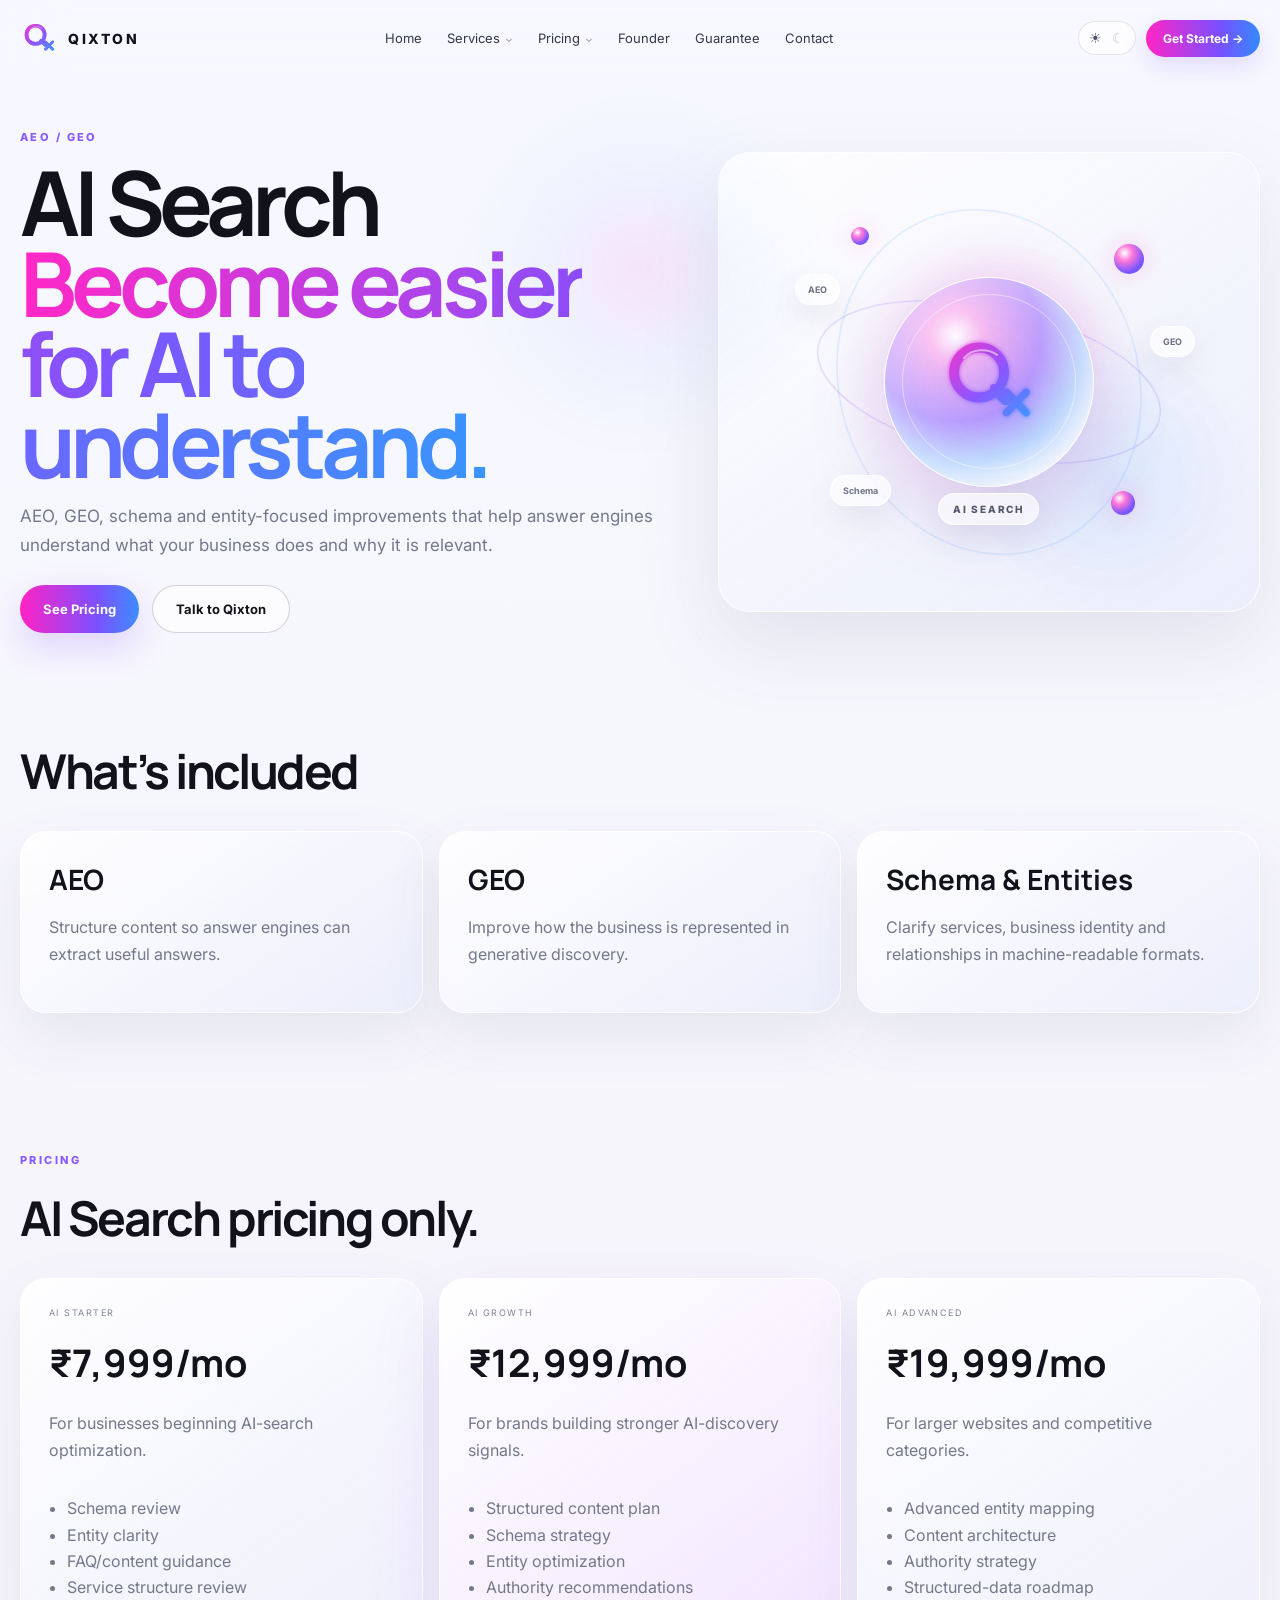
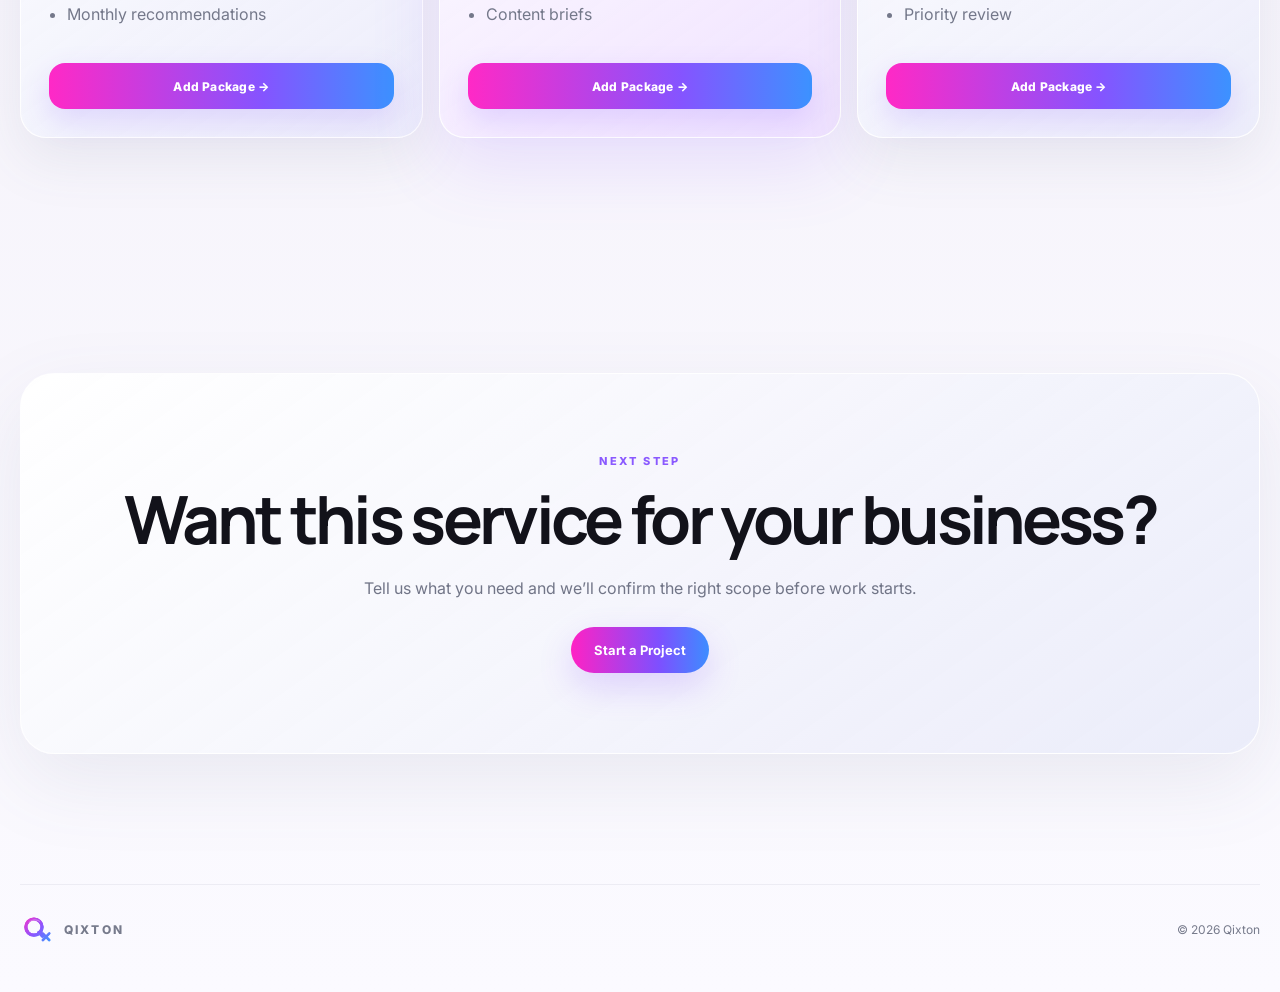
==== commit 2a783fef: "Add files via upload" ====
--- a/ai-search.html
+++ b/ai-search.html
@@ -1,61 +1,72 @@
-<!doctype html>
-<html lang="en" data-theme="light">
+<!DOCTYPE html>
+
+<html data-theme="light" lang="en">
 <head>
-<meta charset="utf-8"><meta name="viewport" content="width=device-width,initial-scale=1">
-<meta name="description" content="AEO, GEO, schema and entity-focused improvements that help answer engines understand what your business does and why it is relevant.">
+<meta charset="utf-8"/><meta content="width=device-width,initial-scale=1" name="viewport"/>
+<meta content="AEO, GEO, schema and entity-focused improvements that help answer engines understand what your business does and why it is relevant." name="description"/>
 <title>AI Search — Qixton</title>
-<link rel="icon" href="favicon.png"><link rel="apple-touch-icon" href="apple-touch-icon.png"><meta name="theme-color" content="#f8f7ff">
-<link rel="preconnect" href="https://fonts.googleapis.com"><link rel="preconnect" href="https://fonts.gstatic.com" crossorigin>
-<link href="https://fonts.googleapis.com/css2?family=Inter:wght@400;500;600;700;800&family=Manrope:wght@600;700;800&display=swap" rel="stylesheet">
-<link rel="stylesheet" href="style.css">
+<link href="favicon.svg" rel="icon" type="image/svg+xml"/><link href="apple-touch-icon.png" rel="apple-touch-icon"/><meta content="#f8f7ff" name="theme-color"/>
+<link href="https://fonts.googleapis.com" rel="preconnect"/><link crossorigin="" href="https://fonts.gstatic.com" rel="preconnect"/>
+<link href="https://fonts.googleapis.com/css2?family=Inter:wght@400;500;600;700;800&amp;family=Manrope:wght@600;700;800&amp;display=swap" rel="stylesheet"/>
+<link href="style.css" rel="stylesheet"/>
 </head>
 <body><div class="cursor-glow"></div>
-
 <header class="site-nav scrolled" id="siteNav">
-  <div class="shell nav-row-v2">
-    <a class="nav-brand-v2" href="index.html"><img src="favicon.png" alt=""><span>QIXTON</span></a>
-    <button class="nav-mobile-btn" id="navMobileBtn" aria-label="Open menu">☰</button>
-    <nav class="nav-menu-v2" id="navMenuV2">
-      <a href="index.html">Home</a>
-      <div class="nav-dropdown">
-        <button class="dropdown-toggle">Services <span>⌄</span></button>
-        <div class="dropdown-menu">
-          <a href="web-design.html"><b>Web Design</b><span>Websites & conversion UX</span></a>
-          <a href="seo.html"><b>SEO</b><span>Organic & local search</span></a>
-          <a href="social-media.html"><b>Social Media</b><span>Content, reels & community</span></a>
-          <a href="paid-ads.html"><b>Paid Ads</b><span>Google & Meta campaigns</span></a>
-          <a href="ai-search.html"><b>AI Search</b><span>AEO, GEO & schema</span></a>
-        </div>
-      </div>
-      <div class="nav-dropdown">
-        <button class="dropdown-toggle">Pricing <span>⌄</span></button>
-        <div class="dropdown-menu pricing-drop">
-          <a href="pricing.html"><b>All Pricing</b><span>Compare Qixton packages</span></a>
-          <a href="web-design.html#pricing"><b>Website Pricing</b><span>From ₹14,999</span></a>
-          <a href="seo.html#pricing"><b>SEO Pricing</b><span>From ₹7,999/mo</span></a>
-          <a href="social-media.html#pricing"><b>Social Pricing</b><span>From ₹8,999/mo</span></a>
-          <a href="paid-ads.html#pricing"><b>Ads Pricing</b><span>From ₹9,999/mo</span></a>
-          <a href="ai-search.html#pricing"><b>AI Search Pricing</b><span>From ₹10,999/mo</span></a>
-        </div>
-      </div>
-      <a href="founder.html">Founder</a>
-      <a href="guarantee.html">Guarantee</a>
-      <a href="index.html#contact">Contact</a>
-    </nav>
-    <div class="nav-actions-v2">
-      <button class="theme-toggle" id="themeToggle" aria-label="Switch theme"><span class="sun">☀</span><span class="moon">☾</span></button>
-      <a class="nav-get-started" href="index.html#contact">Get Started →</a>
-    </div>
-  </div>
+<div class="shell nav-row-v2">
+<a class="nav-brand-v2" href="index.html"><img alt="" src="qx-mark.svg"/><span>QIXTON</span></a>
+<button aria-label="Open menu" class="nav-mobile-btn" id="navMobileBtn">☰</button>
+<nav class="nav-menu-v2" id="navMenuV2">
+<a href="index.html">Home</a>
+<div class="nav-dropdown">
+<button class="dropdown-toggle">Services <span>⌄</span></button>
+<div class="dropdown-menu">
+<a href="web-design.html"><b>Web Design</b><span>Websites &amp; conversion UX</span></a>
+<a href="seo.html"><b>SEO</b><span>Organic &amp; local search</span></a>
+<a href="social-media.html"><b>Social Media</b><span>Content, reels &amp; community</span></a>
+<a href="paid-ads.html"><b>Paid Ads</b><span>Google &amp; Meta campaigns</span></a>
+<a href="ai-search.html"><b>AI Search</b><span>AEO, GEO &amp; schema</span></a>
+</div>
+</div>
+<div class="nav-dropdown">
+<button class="dropdown-toggle">Pricing <span>⌄</span></button>
+<div class="dropdown-menu pricing-drop">
+<a href="pricing.html"><b>All Pricing</b><span>Compare Qixton packages</span></a>
+<a href="web-design.html#pricing"><b>Website Pricing</b><span>From ₹9,999</span></a>
+<a href="seo.html#pricing"><b>SEO Pricing</b><span>From ₹5,999/mo</span></a>
+<a href="social-media.html#pricing"><b>Social Pricing</b><span>From ₹6,999/mo</span></a>
+<a href="paid-ads.html#pricing"><b>Ads Pricing</b><span>From ₹7,999/mo</span></a>
+<a href="ai-search.html#pricing"><b>AI Search Pricing</b><span>From ₹7,999/mo</span></a>
+</div>
+</div>
+<a href="founder.html">Founder</a>
+<a href="guarantee.html">Guarantee</a>
+<a href="index.html#contact">Contact</a>
+</nav>
+<div class="nav-actions-v2">
+<button aria-label="Switch theme" class="theme-toggle" id="themeToggle"><span class="sun">☀</span><span class="moon">☾</span></button>
+<a class="nav-get-started" href="index.html#contact">Get Started →</a>
+</div>
+</div>
 </header>
 <main class="shell">
 <section class="service-hero">
-  <div><div class="section-kicker">AEO / GEO</div><h1>AI Search<br><span>Become easier for AI to understand.</span></h1><p>AEO, GEO, schema and entity-focused improvements that help answer engines understand what your business does and why it is relevant.</p><div class="contact-actions" style="justify-content:flex-start;margin-top:24px"><a class="gradient-btn" href="#pricing">See Pricing</a><a class="outline-btn" href="mailto:hello@qixton.com?subject=AI%20Search%20Enquiry">Talk to Qixton</a></div></div>
-  <div class="service-hero-visual"><div class="service-hero-icon">✦</div></div>
+<div><div class="section-kicker">AEO / GEO</div><h1>AI Search<br/><span>Become easier for AI to understand.</span></h1><p>AEO, GEO, schema and entity-focused improvements that help answer engines understand what your business does and why it is relevant.</p><div class="contact-actions" style="justify-content:flex-start;margin-top:24px"><a class="gradient-btn" href="#pricing">See Pricing</a><a class="outline-btn" href="contact-form.html?service=AI+Search">Talk to Qixton</a></div></div>
+<div class="service-hero-visual">
+<div class="service-cosmos">
+<div class="cosmos-ring cr-a"></div>
+<div class="cosmos-ring cr-b"></div>
+<div class="cosmos-particle cp1"></div><div class="cosmos-particle cp2"></div><div class="cosmos-particle cp3"></div>
+<div class="cosmos-core"><img alt="Qixton" src="qx-mark.svg"/></div>
+<div class="cosmos-title">AI SEARCH</div>
+<span class="cosmos-chip chip-a">AEO</span>
+<span class="cosmos-chip chip-b">GEO</span>
+<span class="cosmos-chip chip-c">Schema</span>
+</div>
+</div>
 </section>
-<section class="service-page-section"><h2>What’s included</h2><div class="inner-grid-3"><article class="inner-card-light"><h3>AEO</h3><p>Structure content so answer engines can extract useful answers.</p></article><article class="inner-card-light"><h3>GEO</h3><p>Improve how the business is represented in generative discovery.</p></article><article class="inner-card-light"><h3>Schema & Entities</h3><p>Clarify services, business identity and relationships in machine-readable formats.</p></article></div></section>
-<section class="service-page-section" id="pricing"><div class="section-kicker">PRICING</div><h2>AI Search pricing only.</h2><div class="service-price-grid"><article class="service-price-card"><small>AI STARTER</small><h3>₹10,999/mo</h3><p>For businesses beginning AI-search optimization.</p><ul><li>Schema review</li><li>Entity clarity</li><li>FAQ/content guidance</li><li>Service structure review</li><li>Monthly recommendations</li></ul></article><article class="service-price-card featured"><small>AI GROWTH</small><h3>₹17,999/mo</h3><p>For brands building stronger AI-discovery signals.</p><ul><li>Structured content plan</li><li>Schema strategy</li><li>Entity optimization</li><li>Authority recommendations</li><li>Content briefs</li></ul></article><article class="service-price-card"><small>AI ADVANCED</small><h3>₹29,999/mo</h3><p>For larger websites and competitive categories.</p><ul><li>Advanced entity mapping</li><li>Content architecture</li><li>Authority strategy</li><li>Structured-data roadmap</li><li>Priority review</li></ul></article></div></section>
-<section class="contact-light"><div class="contact-card"><div class="section-kicker">NEXT STEP</div><h2>Want this service for your business?</h2><p>Tell us what you need and we’ll confirm the right scope before work starts.</p><a class="gradient-btn" href="mailto:hello@qixton.com?subject=AI%20Search%20Project">Start a Project</a></div></section>
+<section class="service-page-section"><h2>What’s included</h2><div class="inner-grid-3"><article class="inner-card-light"><h3>AEO</h3><p>Structure content so answer engines can extract useful answers.</p></article><article class="inner-card-light"><h3>GEO</h3><p>Improve how the business is represented in generative discovery.</p></article><article class="inner-card-light"><h3>Schema &amp; Entities</h3><p>Clarify services, business identity and relationships in machine-readable formats.</p></article></div></section>
+<section class="service-page-section" id="pricing"><div class="section-kicker">PRICING</div><h2>AI Search pricing only.</h2><div class="service-price-grid"><article class="service-price-card"><small>AI STARTER</small><h3>₹7,999/mo</h3><p>For businesses beginning AI-search optimization.</p><ul><li>Schema review</li><li>Entity clarity</li><li>FAQ/content guidance</li><li>Service structure review</li><li>Monthly recommendations</li></ul><a class="add-package-btn" href="contact-form.html?service=AI+Search&amp;package=AI+STARTER&amp;price=%E2%82%B97%2C999%2Fmo">Add Package →</a></article><article class="service-price-card featured"><small>AI GROWTH</small><h3>₹12,999/mo</h3><p>For brands building stronger AI-discovery signals.</p><ul><li>Structured content plan</li><li>Schema strategy</li><li>Entity optimization</li><li>Authority recommendations</li><li>Content briefs</li></ul><a class="add-package-btn" href="contact-form.html?service=AI+Search&amp;package=AI+GROWTH&amp;price=%E2%82%B912%2C999%2Fmo">Add Package →</a></article><article class="service-price-card"><small>AI ADVANCED</small><h3>₹19,999/mo</h3><p>For larger websites and competitive categories.</p><ul><li>Advanced entity mapping</li><li>Content architecture</li><li>Authority strategy</li><li>Structured-data roadmap</li><li>Priority review</li></ul><a class="add-package-btn" href="contact-form.html?service=AI+Search&amp;package=AI+ADVANCED&amp;price=%E2%82%B919%2C999%2Fmo">Add Package →</a></article></div></section>
+<section class="contact-light"><div class="contact-card"><div class="section-kicker">NEXT STEP</div><h2>Want this service for your business?</h2><p>Tell us what you need and we’ll confirm the right scope before work starts.</p><a class="gradient-btn" href="contact-form.html?service=AI+Search">Start a Project</a></div></section>
 </main>
-<footer class="inner-footer shell"><a class="inner-brand" href="index.html"><img src="favicon.png" alt=""><span>QIXTON</span></a><span>© <span id="year"></span> Qixton</span></footer>
+<footer class="inner-footer shell"><a class="inner-brand" href="index.html"><img alt="" src="qx-mark.svg"/><span>QIXTON</span></a><span>© <span id="year"></span> Qixton</span></footer>
 <script src="script.js"></script></body></html>
--- a/style.css
+++ b/style.css
@@ -360,3 +360,115 @@
 a.inner-card-light{display:block;color:inherit}
 .platform-grid-logo img{background:rgba(255,255,255,.88);padding:7px 10px;border-radius:12px}
 html[data-theme="dark"] .platform-grid-logo img{background:#fff}
+
+
+/* ===== POLISH PASS: transparent nav, hover motion, premium service visuals ===== */
+.site-nav,
+.site-nav.scrolled{
+  background:rgba(255,255,255,.08)!important;
+  backdrop-filter:blur(28px) saturate(1.25)!important;
+  -webkit-backdrop-filter:blur(28px) saturate(1.25)!important;
+  border-bottom:1px solid rgba(255,255,255,.28)!important;
+  box-shadow:none!important;
+}
+html[data-theme="dark"] .site-nav,
+html[data-theme="dark"] .site-nav.scrolled{
+  background:rgba(8,7,14,.10)!important;
+  border-bottom-color:rgba(255,255,255,.08)!important;
+}
+.hero-exact::before{
+  background:rgba(247,248,255,.06)!important;
+  backdrop-filter:blur(28px) saturate(1.1)!important;
+  -webkit-backdrop-filter:blur(28px) saturate(1.1)!important;
+}
+html[data-theme="dark"] .hero-exact::before{background:rgba(8,7,14,.08)!important}
+.nav-brand-v2 img,.inner-brand img,.footer-brand img{
+  border-radius:0!important;
+  box-shadow:none!important;
+  object-fit:contain;
+}
+.nav-brand-v2 img{width:38px!important;height:38px!important}
+
+/* Interactive animation over the service options visible inside the hero artwork */
+.hs-web,.hs-seo,.hs-social,.hs-ads,.hs-ai{cursor:pointer;border-radius:24px;overflow:hidden;transition:transform .24s ease,filter .24s ease}
+.hs-web::after,.hs-seo::after,.hs-social::after,.hs-ads::after,.hs-ai::after{
+  content:"";position:absolute;inset:0;border-radius:inherit;
+  background:linear-gradient(105deg,rgba(255,255,255,.05),rgba(255,46,197,.20),rgba(65,154,255,.19),rgba(255,255,255,.03));
+  border:1px solid rgba(255,255,255,.0);
+  opacity:0;transform:translateX(-12%);transition:opacity .24s ease,transform .42s cubic-bezier(.2,.8,.2,1),box-shadow .24s ease;
+}
+.hs-web::before,.hs-seo::before,.hs-social::before,.hs-ads::before,.hs-ai::before{
+  content:"";position:absolute;top:-25%;bottom:-25%;width:28%;left:-35%;z-index:2;
+  background:linear-gradient(90deg,transparent,rgba(255,255,255,.54),transparent);transform:skewX(-18deg);opacity:0;
+}
+.hs-web:hover,.hs-seo:hover,.hs-social:hover,.hs-ads:hover,.hs-ai:hover{transform:translateY(-3px) scale(1.012);filter:drop-shadow(0 15px 22px rgba(95,74,190,.18))}
+.hs-web:hover::after,.hs-seo:hover::after,.hs-social:hover::after,.hs-ads:hover::after,.hs-ai:hover::after{opacity:1;transform:translateX(0);border-color:rgba(255,255,255,.58);box-shadow:inset 0 0 26px rgba(255,255,255,.15)}
+.hs-web:hover::before,.hs-seo:hover::before,.hs-social:hover::before,.hs-ads:hover::before,.hs-ai:hover::before{opacity:.75;animation:heroCardShine .7s ease forwards}
+@keyframes heroCardShine{from{left:-35%}to{left:120%}}
+
+/* Replace the placeholder square with a proper Qixton glass scene */
+.service-hero-visual{
+  min-height:460px!important;
+  background:
+    radial-gradient(circle at 52% 43%,rgba(255,61,205,.16),transparent 28%),
+    radial-gradient(circle at 72% 70%,rgba(62,157,255,.12),transparent 28%),
+    linear-gradient(145deg,rgba(255,255,255,.86),rgba(231,234,250,.72))!important;
+}
+.service-hero-visual::before,.service-hero-visual::after{display:none!important}
+.service-cosmos{position:relative;width:min(430px,88%);aspect-ratio:1;display:grid;place-items:center;transform-style:preserve-3d}
+.cosmos-core{
+  width:210px;height:210px;border-radius:50%;display:grid;place-items:center;position:relative;z-index:3;
+  background:radial-gradient(circle at 34% 28%,rgba(255,255,255,.98),rgba(251,170,237,.68) 13%,rgba(133,85,255,.52) 42%,rgba(67,158,255,.30) 63%,rgba(255,255,255,.13) 78%);
+  border:1px solid rgba(255,255,255,.95);
+  box-shadow:inset 0 0 52px rgba(255,255,255,.38),0 28px 80px rgba(116,91,180,.20),0 0 75px rgba(255,63,205,.15);
+  backdrop-filter:blur(18px);animation:cosmosFloat 5.2s ease-in-out infinite;
+}
+.cosmos-core::after{content:"";position:absolute;inset:8%;border-radius:50%;border:1px solid rgba(255,255,255,.46)}
+.cosmos-core img{width:105px;height:105px;position:relative;z-index:2;filter:drop-shadow(0 8px 18px rgba(110,83,255,.25))}
+.cosmos-ring{position:absolute;border:1px solid rgba(125,83,255,.26);border-radius:50%;z-index:1}
+.cr-a{width:350px;height:150px;transform:rotate(12deg);animation:cosmosSpin 11s linear infinite}
+.cr-b{width:300px;height:350px;border-color:rgba(64,158,255,.21);transform:rotate(-18deg);animation:cosmosSpinBack 17s linear infinite}
+.cosmos-title{position:absolute;z-index:4;bottom:72px;padding:9px 14px;border-radius:999px;background:rgba(255,255,255,.65);border:1px solid rgba(255,255,255,.86);box-shadow:0 12px 32px rgba(99,92,150,.12);font-size:10px;letter-spacing:.18em;font-weight:800;color:#52576b;backdrop-filter:blur(14px)}
+.cosmos-chip{position:absolute;z-index:4;padding:9px 12px;border-radius:999px;background:rgba(255,255,255,.62);border:1px solid rgba(255,255,255,.9);font-size:9px;font-weight:700;color:#6f7386;box-shadow:0 12px 30px rgba(89,92,126,.11);backdrop-filter:blur(14px);animation:chipFloat 5s ease-in-out infinite}
+.chip-a{left:5%;top:25%}.chip-b{right:2%;top:37%;animation-delay:.7s}.chip-c{left:13%;bottom:21%;animation-delay:1.3s}
+.cosmos-particle{position:absolute;border-radius:50%;z-index:2;background:radial-gradient(circle at 35% 30%,#fff,#ff77d9 28%,#7755ff 68%);box-shadow:0 0 24px rgba(255,67,205,.25);animation:chipFloat 4.5s ease-in-out infinite}
+.cp1{width:30px;height:30px;right:14%;top:18%}.cp2{width:18px;height:18px;left:18%;top:14%;animation-delay:.5s}.cp3{width:24px;height:24px;right:16%;bottom:19%;animation-delay:1.1s}
+@keyframes cosmosFloat{50%{transform:translateY(-9px) rotateY(7deg)}}
+@keyframes cosmosSpin{to{transform:rotate(372deg)}}
+@keyframes cosmosSpinBack{to{transform:rotate(-378deg)}}
+@keyframes chipFloat{50%{transform:translateY(-8px)}}
+html[data-theme="dark"] .service-hero-visual{background:radial-gradient(circle at 52% 43%,rgba(255,61,205,.13),transparent 28%),radial-gradient(circle at 72% 70%,rgba(62,157,255,.10),transparent 28%),linear-gradient(145deg,#15121d,#0d0c14)!important}
+html[data-theme="dark"] .cosmos-title,html[data-theme="dark"] .cosmos-chip{background:rgba(21,18,30,.72);border-color:rgba(255,255,255,.10);color:#c0bbca}
+
+/* Pricing actions */
+.service-price-card{display:flex;flex-direction:column;transition:transform .25s ease,box-shadow .25s ease,border-color .25s ease}
+.service-price-card:hover{transform:translateY(-7px);border-color:rgba(126,83,255,.22);box-shadow:0 32px 80px rgba(108,90,165,.16)}
+.service-price-card ul{flex:1}
+.add-package-btn{
+  margin-top:20px;display:flex;align-items:center;justify-content:center;min-height:46px;padding:12px 17px;border-radius:16px;
+  color:#fff;font-size:12px;font-weight:800;letter-spacing:.02em;
+  background:linear-gradient(90deg,#ff29c6,#8554ff 62%,#3c92ff);
+  box-shadow:0 12px 30px rgba(127,79,255,.18);
+  transition:transform .22s ease,box-shadow .22s ease;
+}
+.add-package-btn:hover{transform:translateY(-2px);box-shadow:0 18px 40px rgba(127,79,255,.28)}
+
+/* Contact / package form */
+.package-form-shell{padding:135px 0 100px;display:grid;grid-template-columns:.8fr 1.2fr;gap:50px;align-items:start}
+.package-form-intro{position:sticky;top:110px}
+.package-form-intro h1{font-family:Manrope;font-size:clamp(52px,6vw,86px);line-height:.9;letter-spacing:-.065em;margin:0}
+.package-form-intro h1 span{background:linear-gradient(90deg,#ff2bc7,#8157ff,#3998ff);-webkit-background-clip:text;background-clip:text;color:transparent}
+.package-form-intro p{color:#74788a;line-height:1.75;font-size:16px;max-width:540px}
+.selection-summary{margin-top:28px;padding:20px;border-radius:22px;background:rgba(255,255,255,.68);border:1px solid rgba(255,255,255,.92);box-shadow:0 18px 55px rgba(90,94,130,.1);backdrop-filter:blur(18px)}
+.selection-summary small{display:block;color:#878b9c;font-size:9px;letter-spacing:.16em}.selection-summary b{display:block;font-family:Manrope;font-size:25px;margin:8px 0 3px}.selection-summary span{color:#745cff;font-weight:800}
+.package-form-card{padding:30px;border-radius:30px;border:1px solid rgba(255,255,255,.94);background:linear-gradient(145deg,rgba(255,255,255,.90),rgba(233,235,250,.78));box-shadow:0 28px 80px rgba(90,94,130,.13)}
+.form-grid{display:grid;grid-template-columns:1fr 1fr;gap:17px}.form-field{display:flex;flex-direction:column;gap:8px}.form-field.full{grid-column:1/-1}.form-field label{font-size:11px;font-weight:800;color:#5d6172;letter-spacing:.04em}.form-field input,.form-field select,.form-field textarea{width:100%;border:1px solid rgba(84,88,116,.13);border-radius:15px;background:rgba(255,255,255,.72);padding:14px 15px;font:inherit;color:#171925;outline:none;transition:.2s}.form-field input:focus,.form-field select:focus,.form-field textarea:focus{border-color:rgba(125,83,255,.38);box-shadow:0 0 0 4px rgba(125,83,255,.07)}.form-field textarea{min-height:135px;resize:vertical}.form-submit{border:0;cursor:pointer;width:100%;min-height:50px;border-radius:17px;color:#fff;font-weight:800;background:linear-gradient(90deg,#ff29c6,#8554ff 62%,#3c92ff);box-shadow:0 15px 36px rgba(126,80,255,.18)}.form-note{margin-top:12px;color:#85899a;font-size:11px;line-height:1.6}
+html[data-theme="dark"] .package-form-intro p{color:#aaa6b7}html[data-theme="dark"] .selection-summary,html[data-theme="dark"] .package-form-card{background:linear-gradient(145deg,rgba(25,22,34,.94),rgba(14,13,22,.97));border-color:rgba(255,255,255,.08);box-shadow:0 28px 80px rgba(0,0,0,.27)}html[data-theme="dark"] .selection-summary b,html[data-theme="dark"] .package-form-intro h1{color:#f7f3ff}html[data-theme="dark"] .form-field label{color:#c4bfce}html[data-theme="dark"] .form-field input,html[data-theme="dark"] .form-field select,html[data-theme="dark"] .form-field textarea{background:rgba(255,255,255,.055);border-color:rgba(255,255,255,.10);color:#f7f3ff}html[data-theme="dark"] .form-field select option{color:#111;background:#fff}
+
+@media(max-width:900px){.package-form-shell{grid-template-columns:1fr}.package-form-intro{position:static}.form-grid{grid-template-columns:1fr}.form-field.full{grid-column:auto}}
+@media(max-width:760px){.service-hero-visual{min-height:380px!important}.service-cosmos{width:330px}.cosmos-core{width:170px;height:170px}.cosmos-core img{width:86px;height:86px}.cr-a{width:280px;height:120px}.cr-b{width:240px;height:280px}.cosmos-title{bottom:48px}.package-form-shell{padding-top:105px}}
+
+.site-nav{background:transparent!important;border-bottom-color:transparent!important}
+.site-nav.scrolled{background:rgba(255,255,255,.055)!important;border-bottom-color:rgba(255,255,255,.18)!important}
+html[data-theme="dark"] .site-nav{background:transparent!important;border-bottom-color:transparent!important}
+html[data-theme="dark"] .site-nav.scrolled{background:rgba(8,7,14,.07)!important;border-bottom-color:rgba(255,255,255,.06)!important}
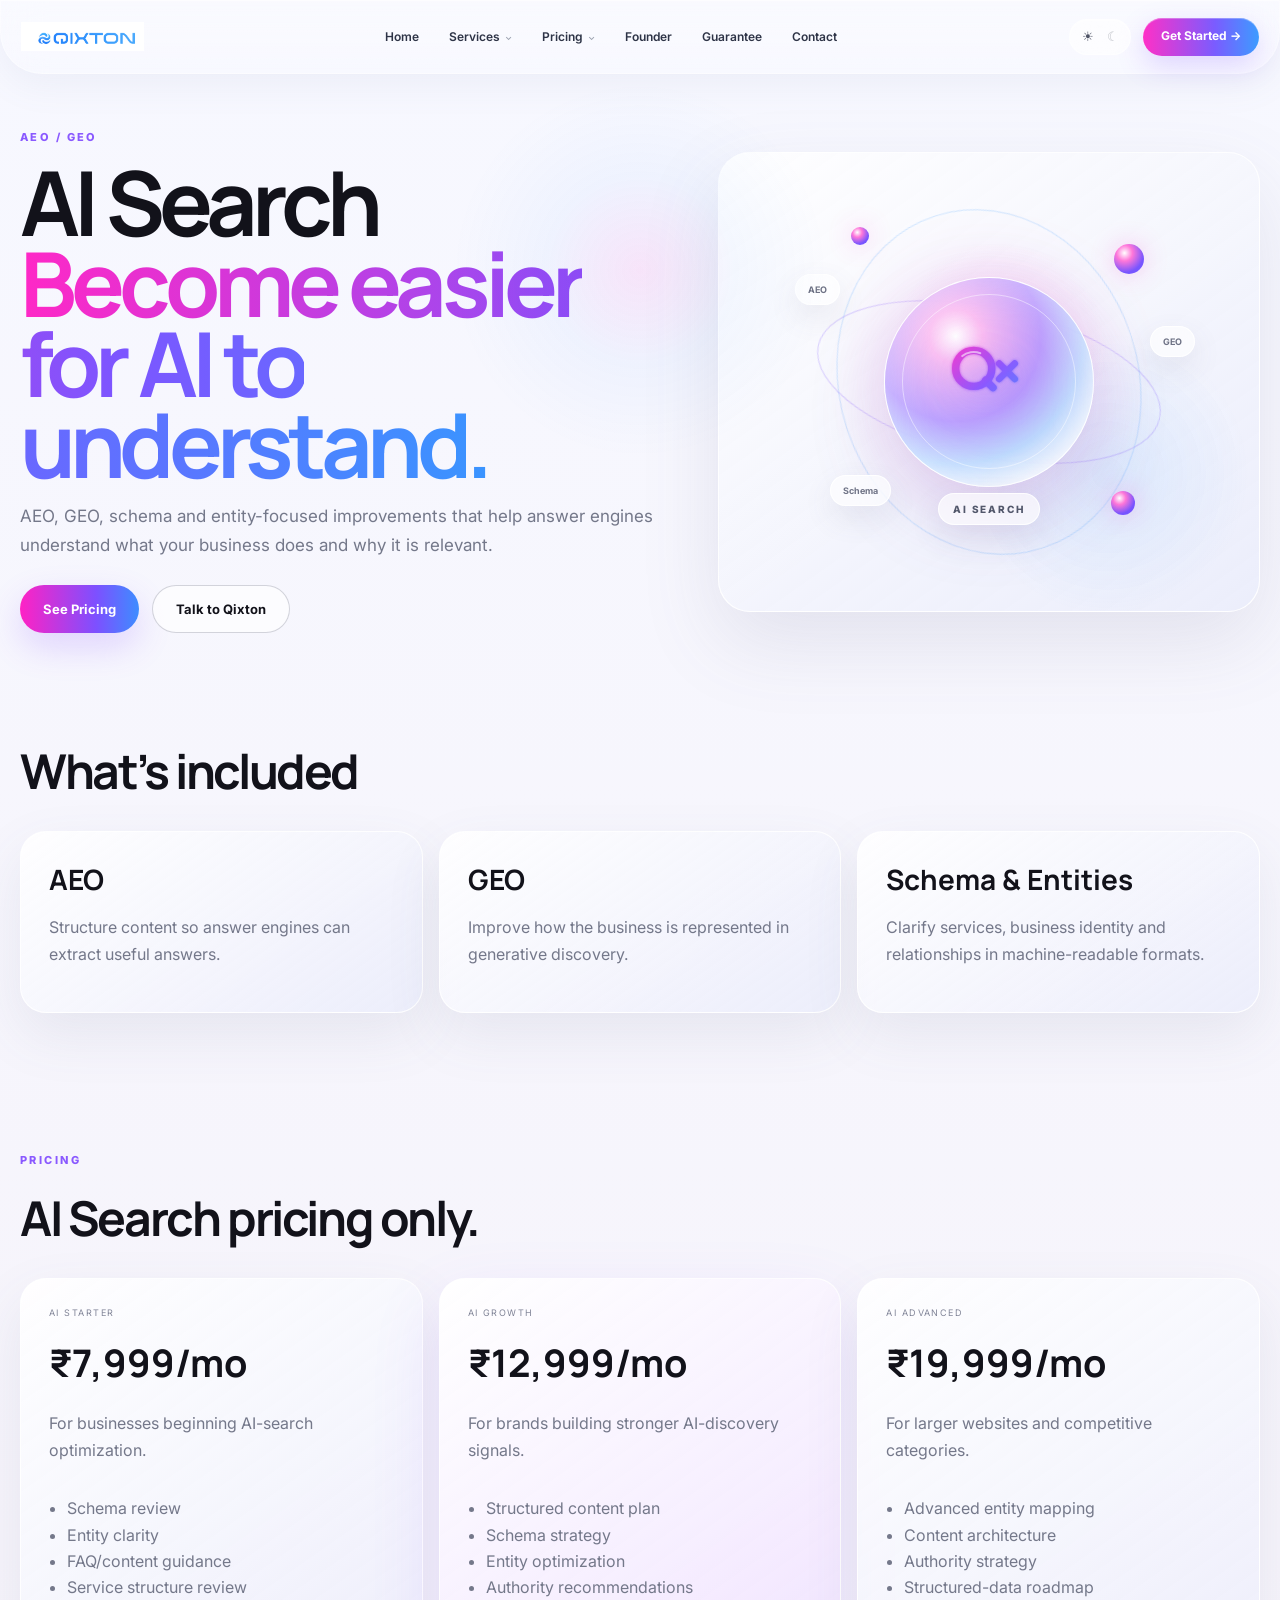
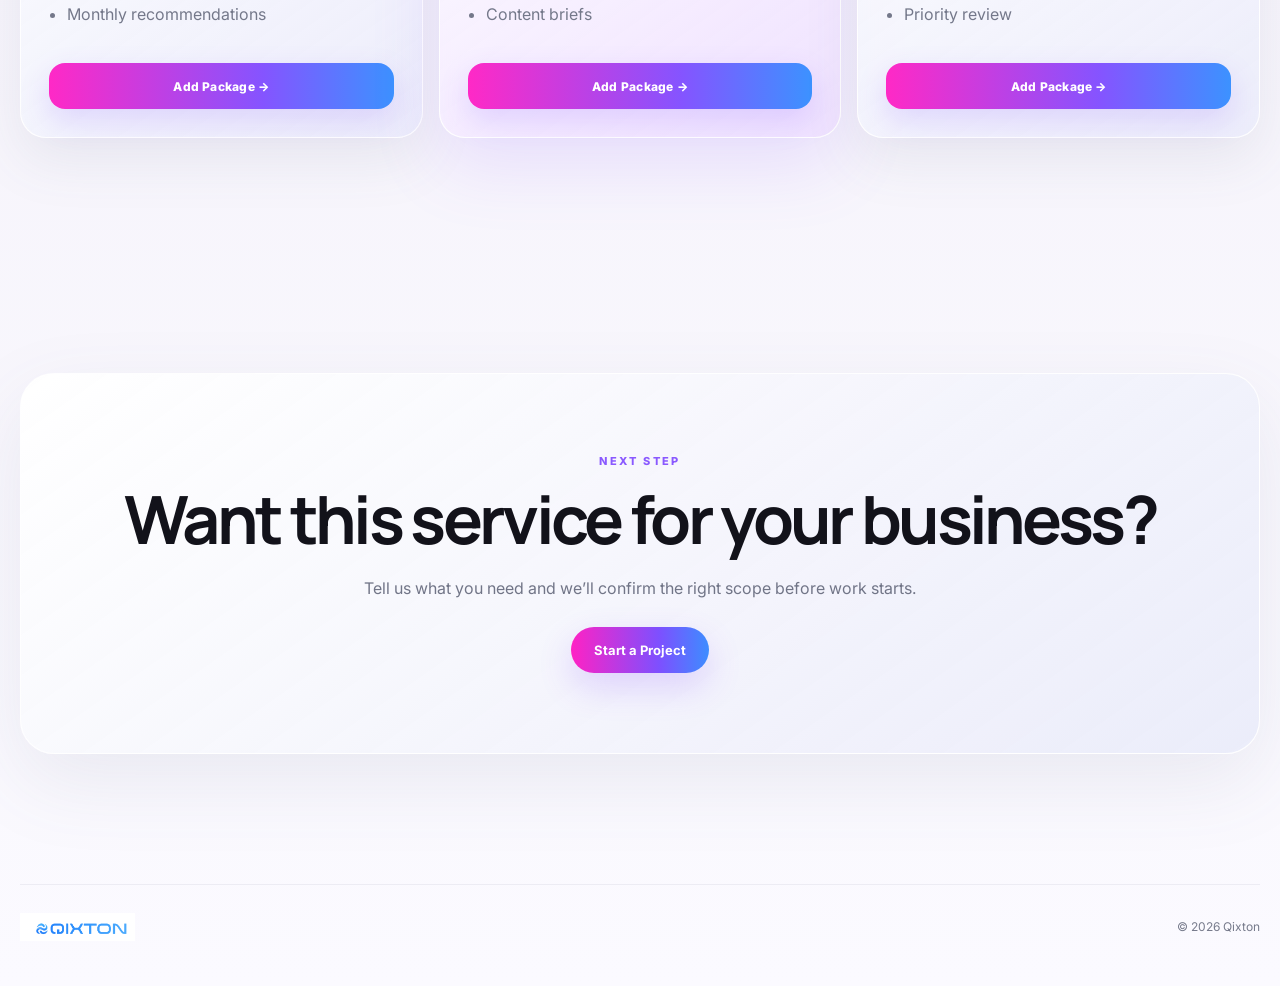
==== commit 68ce42bc: "Add files via upload" ====
--- a/ai-search.html
+++ b/ai-search.html
@@ -5,7 +5,7 @@
 <meta charset="utf-8"/><meta content="width=device-width,initial-scale=1" name="viewport"/>
 <meta content="AEO, GEO, schema and entity-focused improvements that help answer engines understand what your business does and why it is relevant." name="description"/>
 <title>AI Search — Qixton</title>
-<link href="favicon.svg" rel="icon" type="image/svg+xml"/><link href="apple-touch-icon.png" rel="apple-touch-icon"/><meta content="#f8f7ff" name="theme-color"/>
+<link href="favicon.png" rel="icon" type="image/svg+xml"/><link href="apple-touch-icon.png" rel="apple-touch-icon"/><meta content="#f8f7ff" name="theme-color"/>
 <link href="https://fonts.googleapis.com" rel="preconnect"/><link crossorigin="" href="https://fonts.gstatic.com" rel="preconnect"/>
 <link href="https://fonts.googleapis.com/css2?family=Inter:wght@400;500;600;700;800&amp;family=Manrope:wght@600;700;800&amp;display=swap" rel="stylesheet"/>
 <link href="style.css" rel="stylesheet"/>
@@ -13,7 +13,7 @@
 <body><div class="cursor-glow"></div>
 <header class="site-nav scrolled" id="siteNav">
 <div class="shell nav-row-v2">
-<a class="nav-brand-v2" href="index.html"><img alt="" src="qx-mark.svg"/><span>QIXTON</span></a>
+<a class="nav-brand-v2" href="index.html"><img alt="Qixton" src="qixton-logo-full.png"/><span></span></a>
 <button aria-label="Open menu" class="nav-mobile-btn" id="navMobileBtn">☰</button>
 <nav class="nav-menu-v2" id="navMenuV2">
 <a href="index.html">Home</a>
@@ -68,5 +68,5 @@
 <section class="service-page-section" id="pricing"><div class="section-kicker">PRICING</div><h2>AI Search pricing only.</h2><div class="service-price-grid"><article class="service-price-card"><small>AI STARTER</small><h3>₹7,999/mo</h3><p>For businesses beginning AI-search optimization.</p><ul><li>Schema review</li><li>Entity clarity</li><li>FAQ/content guidance</li><li>Service structure review</li><li>Monthly recommendations</li></ul><a class="add-package-btn" href="contact-form.html?service=AI+Search&amp;package=AI+STARTER&amp;price=%E2%82%B97%2C999%2Fmo">Add Package →</a></article><article class="service-price-card featured"><small>AI GROWTH</small><h3>₹12,999/mo</h3><p>For brands building stronger AI-discovery signals.</p><ul><li>Structured content plan</li><li>Schema strategy</li><li>Entity optimization</li><li>Authority recommendations</li><li>Content briefs</li></ul><a class="add-package-btn" href="contact-form.html?service=AI+Search&amp;package=AI+GROWTH&amp;price=%E2%82%B912%2C999%2Fmo">Add Package →</a></article><article class="service-price-card"><small>AI ADVANCED</small><h3>₹19,999/mo</h3><p>For larger websites and competitive categories.</p><ul><li>Advanced entity mapping</li><li>Content architecture</li><li>Authority strategy</li><li>Structured-data roadmap</li><li>Priority review</li></ul><a class="add-package-btn" href="contact-form.html?service=AI+Search&amp;package=AI+ADVANCED&amp;price=%E2%82%B919%2C999%2Fmo">Add Package →</a></article></div></section>
 <section class="contact-light"><div class="contact-card"><div class="section-kicker">NEXT STEP</div><h2>Want this service for your business?</h2><p>Tell us what you need and we’ll confirm the right scope before work starts.</p><a class="gradient-btn" href="contact-form.html?service=AI+Search">Start a Project</a></div></section>
 </main>
-<footer class="inner-footer shell"><a class="inner-brand" href="index.html"><img alt="" src="qx-mark.svg"/><span>QIXTON</span></a><span>© <span id="year"></span> Qixton</span></footer>
+<footer class="inner-footer shell"><a class="inner-brand" href="index.html"><img alt="Qixton" src="qixton-logo-full.png"/><span></span></a><span>© <span id="year"></span> Qixton</span></footer>
 <script src="script.js"></script></body></html>
--- a/style.css
+++ b/style.css
@@ -472,3 +472,570 @@
 .site-nav.scrolled{background:rgba(255,255,255,.055)!important;border-bottom-color:rgba(255,255,255,.18)!important}
 html[data-theme="dark"] .site-nav{background:transparent!important;border-bottom-color:transparent!important}
 html[data-theme="dark"] .site-nav.scrolled{background:rgba(8,7,14,.07)!important;border-bottom-color:rgba(255,255,255,.06)!important}
+
+/* ===== Final polish fixes ===== */
+
+/* Truly transparent nav */
+.site-nav,
+.site-nav.scrolled,
+html[data-theme="dark"] .site-nav,
+html[data-theme="dark"] .site-nav.scrolled{
+  background: transparent !important;
+  border-bottom-color: rgba(255,255,255,.14) !important;
+  box-shadow: none !important;
+  backdrop-filter: none !important;
+  -webkit-backdrop-filter: none !important;
+}
+.nav-row-v2{
+  background: transparent !important;
+}
+.hero-exact{
+  margin-top: -76px;
+  padding-top: 76px;
+}
+.hero-exact::before{
+  background: transparent !important;
+  backdrop-filter: none !important;
+  -webkit-backdrop-filter: none !important;
+}
+
+/* Make the service option cards more transparent/glassy */
+.stage-service-card{
+  background: rgba(255,255,255,.28) !important;
+  border: 1px solid rgba(255,255,255,.55) !important;
+  backdrop-filter: blur(18px) saturate(1.1) !important;
+  -webkit-backdrop-filter: blur(18px) saturate(1.1) !important;
+  box-shadow: 0 18px 40px rgba(87,91,124,.10) !important;
+}
+.stage-service-card:hover,
+.stage-service-card.active{
+  background: rgba(255,255,255,.36) !important;
+  border-color: rgba(255,255,255,.76) !important;
+}
+html[data-theme="dark"] .stage-service-card{
+  background: rgba(18,15,29,.34) !important;
+  border-color: rgba(255,255,255,.16) !important;
+}
+html[data-theme="dark"] .stage-service-card:hover,
+html[data-theme="dark"] .stage-service-card.active{
+  background: rgba(24,21,37,.48) !important;
+  border-color: rgba(255,255,255,.22) !important;
+}
+
+/* Founder image smaller and more professional */
+.founder-hero-light,
+.founder-tease{
+  align-items: center !important;
+}
+.founder-hero-light > div:first-child,
+.founder-photo{
+  display:flex;
+  justify-content:center;
+}
+.founder-hero-light img,
+.founder-photo img{
+  width: min(100%, 430px) !important;
+  max-height: 540px !important;
+  object-fit: cover !important;
+  margin: 0 auto !important;
+  border-radius: 28px !important;
+  box-shadow: 0 22px 65px rgba(88,92,128,.14);
+}
+@media(max-width:760px){
+  .founder-hero-light img,
+  .founder-photo img{
+    width:min(100%, 320px) !important;
+    max-height: 390px !important;
+  }
+}
+
+/* Platform logo area cleaner */
+.platform-grid-logo img{
+  background: transparent !important;
+  padding: 0 !important;
+  border-radius: 0 !important;
+  max-width: 180px;
+}
+
+/* Mobile nav logo proportions */
+@media(max-width:760px){
+  .nav-brand-v2 img{width:34px !important;height:34px !important}
+}
+
+/* Service cards in hero section (clickable hotspots visual alignment helper) */
+@media(max-width:760px){
+  .hero-exact{margin-top:-62px;padding-top:62px}
+}
+
+
+/* ===== APPLE-STYLE ULTRA GLASS NAVBAR ===== */
+.site-nav,
+.site-nav.scrolled,
+html[data-theme="dark"] .site-nav,
+html[data-theme="dark"] .site-nav.scrolled{
+  background: transparent !important;
+  border-bottom: 0 !important;
+  box-shadow: none !important;
+  backdrop-filter: none !important;
+  -webkit-backdrop-filter: none !important;
+}
+
+.nav-row-v2{
+  position: relative;
+  min-height: 68px;
+  padding: 8px 14px;
+  border-radius: 999px;
+  overflow: visible;
+  background: rgba(255,255,255,.08) !important;
+  border: 1px solid rgba(255,255,255,.34);
+  box-shadow:
+    0 18px 45px rgba(89,94,135,.12),
+    inset 0 1px 0 rgba(255,255,255,.58),
+    inset 0 -1px 0 rgba(255,255,255,.12);
+  backdrop-filter: blur(26px) saturate(1.35) !important;
+  -webkit-backdrop-filter: blur(26px) saturate(1.35) !important;
+}
+
+.nav-row-v2::before{
+  content:"";
+  position:absolute;
+  inset:0;
+  border-radius:inherit;
+  pointer-events:none;
+  background:
+    linear-gradient(180deg, rgba(255,255,255,.34), rgba(255,255,255,.08)),
+    radial-gradient(circle at 20% 18%, rgba(255,255,255,.32), transparent 30%),
+    radial-gradient(circle at 82% 80%, rgba(255,255,255,.12), transparent 30%);
+  opacity:.95;
+}
+
+.nav-row-v2::after{
+  content:"";
+  position:absolute;
+  left:22px;
+  right:22px;
+  top:-1px;
+  height:46%;
+  border-radius:999px 999px 220px 220px;
+  pointer-events:none;
+  background: linear-gradient(180deg, rgba(255,255,255,.48), rgba(255,255,255,0));
+  opacity:.58;
+}
+
+.nav-brand-v2,
+.nav-menu-v2,
+.nav-actions-v2{
+  position:relative;
+  z-index:2;
+}
+
+.nav-brand-v2{
+  padding: 0 10px 0 4px;
+}
+
+.nav-brand-v2 span{
+  letter-spacing:.16em;
+  font-weight:800;
+}
+
+.nav-menu-v2{
+  gap: 22px;
+  padding: 10px 18px;
+  border-radius: 999px;
+  background: rgba(255,255,255,.10);
+  border: 1px solid rgba(255,255,255,.18);
+  box-shadow: inset 0 1px 0 rgba(255,255,255,.25);
+}
+
+.nav-menu-v2 > a,
+.dropdown-toggle{
+  color:#303547;
+  font-weight:500;
+}
+
+.nav-menu-v2 > a:hover,
+.dropdown-toggle:hover{
+  color:#6f55ff;
+}
+
+.nav-actions-v2{
+  gap:12px;
+}
+
+.theme-toggle{
+  width:64px;
+  height:38px;
+  border-radius:999px;
+  background: rgba(255,255,255,.22) !important;
+  border:1px solid rgba(255,255,255,.38) !important;
+  box-shadow:
+    inset 0 1px 0 rgba(255,255,255,.46),
+    0 8px 24px rgba(94,98,140,.10);
+  backdrop-filter: blur(18px) saturate(1.2);
+  -webkit-backdrop-filter: blur(18px) saturate(1.2);
+}
+
+.nav-get-started{
+  min-height:42px;
+  padding: 11px 18px;
+  border-radius:999px;
+  box-shadow:
+    0 10px 26px rgba(127,79,255,.20),
+    inset 0 1px 0 rgba(255,255,255,.24);
+}
+
+.dropdown-menu{
+  margin-top:10px;
+  background: rgba(255,255,255,.76) !important;
+  border: 1px solid rgba(255,255,255,.72) !important;
+  box-shadow:
+    0 24px 70px rgba(84,88,122,.14),
+    inset 0 1px 0 rgba(255,255,255,.52) !important;
+  backdrop-filter: blur(24px) saturate(1.25) !important;
+  -webkit-backdrop-filter: blur(24px) saturate(1.25) !important;
+}
+
+.hero-exact{
+  margin-top:-92px !important;
+  padding-top:92px !important;
+}
+
+@media (max-width: 1000px){
+  .nav-row-v2{
+    min-height:60px;
+    padding:8px 12px;
+  }
+  .nav-menu-v2{
+    top:74px;
+    padding:14px;
+    border-radius:24px;
+    background: rgba(255,255,255,.78) !important;
+    border:1px solid rgba(255,255,255,.74) !important;
+    box-shadow:
+      0 24px 70px rgba(84,88,122,.14),
+      inset 0 1px 0 rgba(255,255,255,.52) !important;
+    backdrop-filter: blur(24px) saturate(1.25) !important;
+    -webkit-backdrop-filter: blur(24px) saturate(1.25) !important;
+  }
+}
+
+@media (max-width: 760px){
+  .site-nav{
+    top:10px;
+  }
+  .nav-row-v2{
+    min-height:56px;
+    padding:6px 10px;
+  }
+  .nav-menu-v2{
+    padding:12px;
+    border-radius:20px;
+  }
+  .nav-brand-v2{
+    gap:8px;
+  }
+  .nav-brand-v2 span{
+    display:block !important;
+    font-size:12px;
+  }
+  .nav-get-started{
+    display:none;
+  }
+  .theme-toggle{
+    width:58px;
+    height:34px;
+  }
+  .hero-exact{
+    margin-top:-78px !important;
+    padding-top:78px !important;
+  }
+}
+
+html[data-theme="dark"] .nav-row-v2{
+  background: rgba(12,11,19,.34) !important;
+  border: 1px solid rgba(255,255,255,.10);
+  box-shadow:
+    0 18px 45px rgba(0,0,0,.26),
+    inset 0 1px 0 rgba(255,255,255,.10),
+    inset 0 -1px 0 rgba(255,255,255,.04);
+}
+
+html[data-theme="dark"] .nav-row-v2::before{
+  background:
+    linear-gradient(180deg, rgba(255,255,255,.08), rgba(255,255,255,.02)),
+    radial-gradient(circle at 20% 18%, rgba(255,255,255,.10), transparent 28%),
+    radial-gradient(circle at 82% 80%, rgba(255,255,255,.04), transparent 30%);
+}
+
+html[data-theme="dark"] .nav-menu-v2{
+  background: rgba(255,255,255,.04);
+  border-color: rgba(255,255,255,.10);
+  box-shadow: inset 0 1px 0 rgba(255,255,255,.08);
+}
+
+html[data-theme="dark"] .nav-menu-v2 > a,
+html[data-theme="dark"] .dropdown-toggle,
+html[data-theme="dark"] .nav-brand-v2,
+html[data-theme="dark"] .nav-brand-v2 span{
+  color:#ede9f8;
+}
+
+html[data-theme="dark"] .theme-toggle{
+  background: rgba(255,255,255,.06) !important;
+  border-color: rgba(255,255,255,.12) !important;
+  box-shadow:
+    inset 0 1px 0 rgba(255,255,255,.08),
+    0 8px 24px rgba(0,0,0,.18);
+}
+
+html[data-theme="dark"] .dropdown-menu{
+  background: rgba(15,14,23,.76) !important;
+  border-color: rgba(255,255,255,.10) !important;
+  box-shadow:
+    0 24px 70px rgba(0,0,0,.32),
+    inset 0 1px 0 rgba(255,255,255,.08) !important;
+}
+
+
+
+/* ===== NAVBAR REFRESH TO MATCH REFERENCE ===== */
+.site-nav{
+  top:0 !important;
+  padding:0 !important;
+  z-index:120 !important;
+}
+.site-nav,
+.site-nav.scrolled,
+html[data-theme="dark"] .site-nav,
+html[data-theme="dark"] .site-nav.scrolled{
+  background: transparent !important;
+  border:0 !important;
+  box-shadow:none !important;
+  backdrop-filter:none !important;
+  -webkit-backdrop-filter:none !important;
+}
+
+.nav-row-v2{
+  width:100%;
+  max-width:none !important;
+  min-height:74px !important;
+  padding:14px 20px !important;
+  border-radius:0 0 42px 42px !important;
+  background:
+    linear-gradient(180deg, rgba(255,255,255,.34), rgba(255,255,255,.18)) !important;
+  border:1px solid rgba(255,255,255,.38) !important;
+  border-top:0 !important;
+  box-shadow:
+    inset 0 1px 0 rgba(255,255,255,.55),
+    0 12px 35px rgba(118,123,170,.08) !important;
+  backdrop-filter: blur(20px) saturate(1.15) !important;
+  -webkit-backdrop-filter: blur(20px) saturate(1.15) !important;
+}
+.nav-row-v2::before,
+.nav-row-v2::after{
+  display:none !important;
+}
+
+.nav-brand-v2{
+  gap:10px !important;
+  padding-left:0 !important;
+}
+.nav-brand-v2 img{
+  width:28px !important;
+  height:28px !important;
+}
+.nav-brand-v2 span{
+  color:#1c2131 !important;
+  font-size:12px !important;
+  letter-spacing:.28em !important;
+  font-weight:800 !important;
+}
+
+.nav-menu-v2{
+  background:transparent !important;
+  border:0 !important;
+  box-shadow:none !important;
+  padding:0 !important;
+  gap:30px !important;
+}
+.nav-menu-v2 > a,
+.dropdown-toggle{
+  position:relative;
+  padding:10px 0 !important;
+  color:#2e3447 !important;
+  font-size:12px !important;
+  font-weight:600 !important;
+}
+.nav-menu-v2 > a:hover,
+.dropdown-toggle:hover{
+  color:#ff35c7 !important;
+}
+.nav-menu-v2 > a.active-nav{
+  color:#ff35c7 !important;
+}
+.nav-menu-v2 > a.active-nav::after{
+  content:"";
+  position:absolute;
+  left:50%;
+  bottom:2px;
+  width:28px;
+  height:2px;
+  transform:translateX(-50%);
+  border-radius:999px;
+  background:linear-gradient(90deg,#ff2fc6,#ff5ce0);
+  box-shadow:0 0 12px rgba(255,61,198,.3);
+}
+
+.dropdown-toggle span{
+  color:#9aa0ae !important;
+  font-size:9px !important;
+}
+
+.theme-toggle{
+  width:62px !important;
+  height:36px !important;
+  border-radius:999px !important;
+  background:rgba(255,255,255,.52) !important;
+  border:1px solid rgba(255,255,255,.52) !important;
+  box-shadow: inset 0 1px 0 rgba(255,255,255,.52) !important;
+}
+.theme-toggle span{
+  font-size:13px !important;
+}
+
+.nav-get-started{
+  min-height:38px !important;
+  padding:10px 18px !important;
+  border-radius:999px !important;
+  font-size:12px !important;
+  font-weight:700 !important;
+  background:linear-gradient(90deg,#ff30c7,#7a5cff 62%,#3d9cff) !important;
+  box-shadow:0 10px 28px rgba(127,79,255,.22), inset 0 1px 0 rgba(255,255,255,.28) !important;
+}
+
+.dropdown-menu{
+  margin-top:14px !important;
+  border-radius:18px !important;
+  background:rgba(255,255,255,.82) !important;
+  border:1px solid rgba(255,255,255,.72) !important;
+  box-shadow:0 18px 55px rgba(90,94,128,.12) !important;
+  backdrop-filter: blur(18px) saturate(1.2) !important;
+  -webkit-backdrop-filter: blur(18px) saturate(1.2) !important;
+}
+
+.hero-exact{
+  margin-top:-74px !important;
+  padding-top:74px !important;
+}
+
+html[data-theme="dark"] .nav-row-v2{
+  background:linear-gradient(180deg, rgba(14,14,24,.42), rgba(14,14,24,.24)) !important;
+  border-color:rgba(255,255,255,.10) !important;
+  box-shadow:inset 0 1px 0 rgba(255,255,255,.08), 0 12px 35px rgba(0,0,0,.22) !important;
+}
+html[data-theme="dark"] .nav-brand-v2 span,
+html[data-theme="dark"] .nav-menu-v2 > a,
+html[data-theme="dark"] .dropdown-toggle{
+  color:#ece8f9 !important;
+}
+html[data-theme="dark"] .theme-toggle{
+  background:rgba(255,255,255,.07) !important;
+  border-color:rgba(255,255,255,.12) !important;
+}
+html[data-theme="dark"] .dropdown-menu{
+  background:rgba(15,14,24,.82) !important;
+  border-color:rgba(255,255,255,.10) !important;
+}
+
+@media (max-width: 1000px){
+  .nav-row-v2{
+    min-height:64px !important;
+    padding:12px 16px !important;
+    border-radius:0 0 28px 28px !important;
+  }
+  .nav-menu-v2{
+    top:70px !important;
+    left:14px !important;
+    right:14px !important;
+    padding:14px !important;
+    gap:4px !important;
+    background:rgba(255,255,255,.84) !important;
+    border:1px solid rgba(255,255,255,.72) !important;
+    box-shadow:0 18px 55px rgba(90,94,128,.12) !important;
+  }
+  html[data-theme="dark"] .nav-menu-v2{
+    background:rgba(15,14,24,.88) !important;
+    border-color:rgba(255,255,255,.10) !important;
+  }
+}
+
+@media (max-width: 760px){
+  .nav-row-v2{
+    min-height:58px !important;
+    padding:10px 12px !important;
+    border-radius:0 0 22px 22px !important;
+  }
+  .nav-brand-v2 img{
+    width:24px !important;
+    height:24px !important;
+  }
+  .nav-brand-v2 span{
+    font-size:11px !important;
+    letter-spacing:.24em !important;
+    display:block !important;
+  }
+  .theme-toggle{
+    width:56px !important;
+    height:32px !important;
+  }
+  .hero-exact{
+    margin-top:-58px !important;
+    padding-top:58px !important;
+  }
+}
+
+
+
+/* ===== Uploaded Qixton logo wordmark + Q favicon ===== */
+.nav-brand-v2{
+  gap: 0 !important;
+  padding-right: 10px !important;
+}
+.nav-brand-v2 img{
+  width: auto !important;
+  height: 30px !important;
+  max-width: 210px !important;
+  object-fit: contain !important;
+  border-radius: 0 !important;
+  box-shadow: none !important;
+}
+.nav-brand-v2 span{
+  display: none !important;
+}
+
+.inner-brand img,
+.footer-brand img{
+  width: auto !important;
+  height: 28px !important;
+  max-width: 190px !important;
+  object-fit: contain !important;
+  border-radius: 0 !important;
+  box-shadow: none !important;
+}
+.inner-brand span,
+.footer-brand span,
+.footer-brand b{
+  display: none !important;
+}
+
+@media (max-width: 760px){
+  .nav-brand-v2 img{
+    height: 24px !important;
+    max-width: 160px !important;
+  }
+  .inner-brand img,
+  .footer-brand img{
+    height: 22px !important;
+    max-width: 150px !important;
+  }
+}
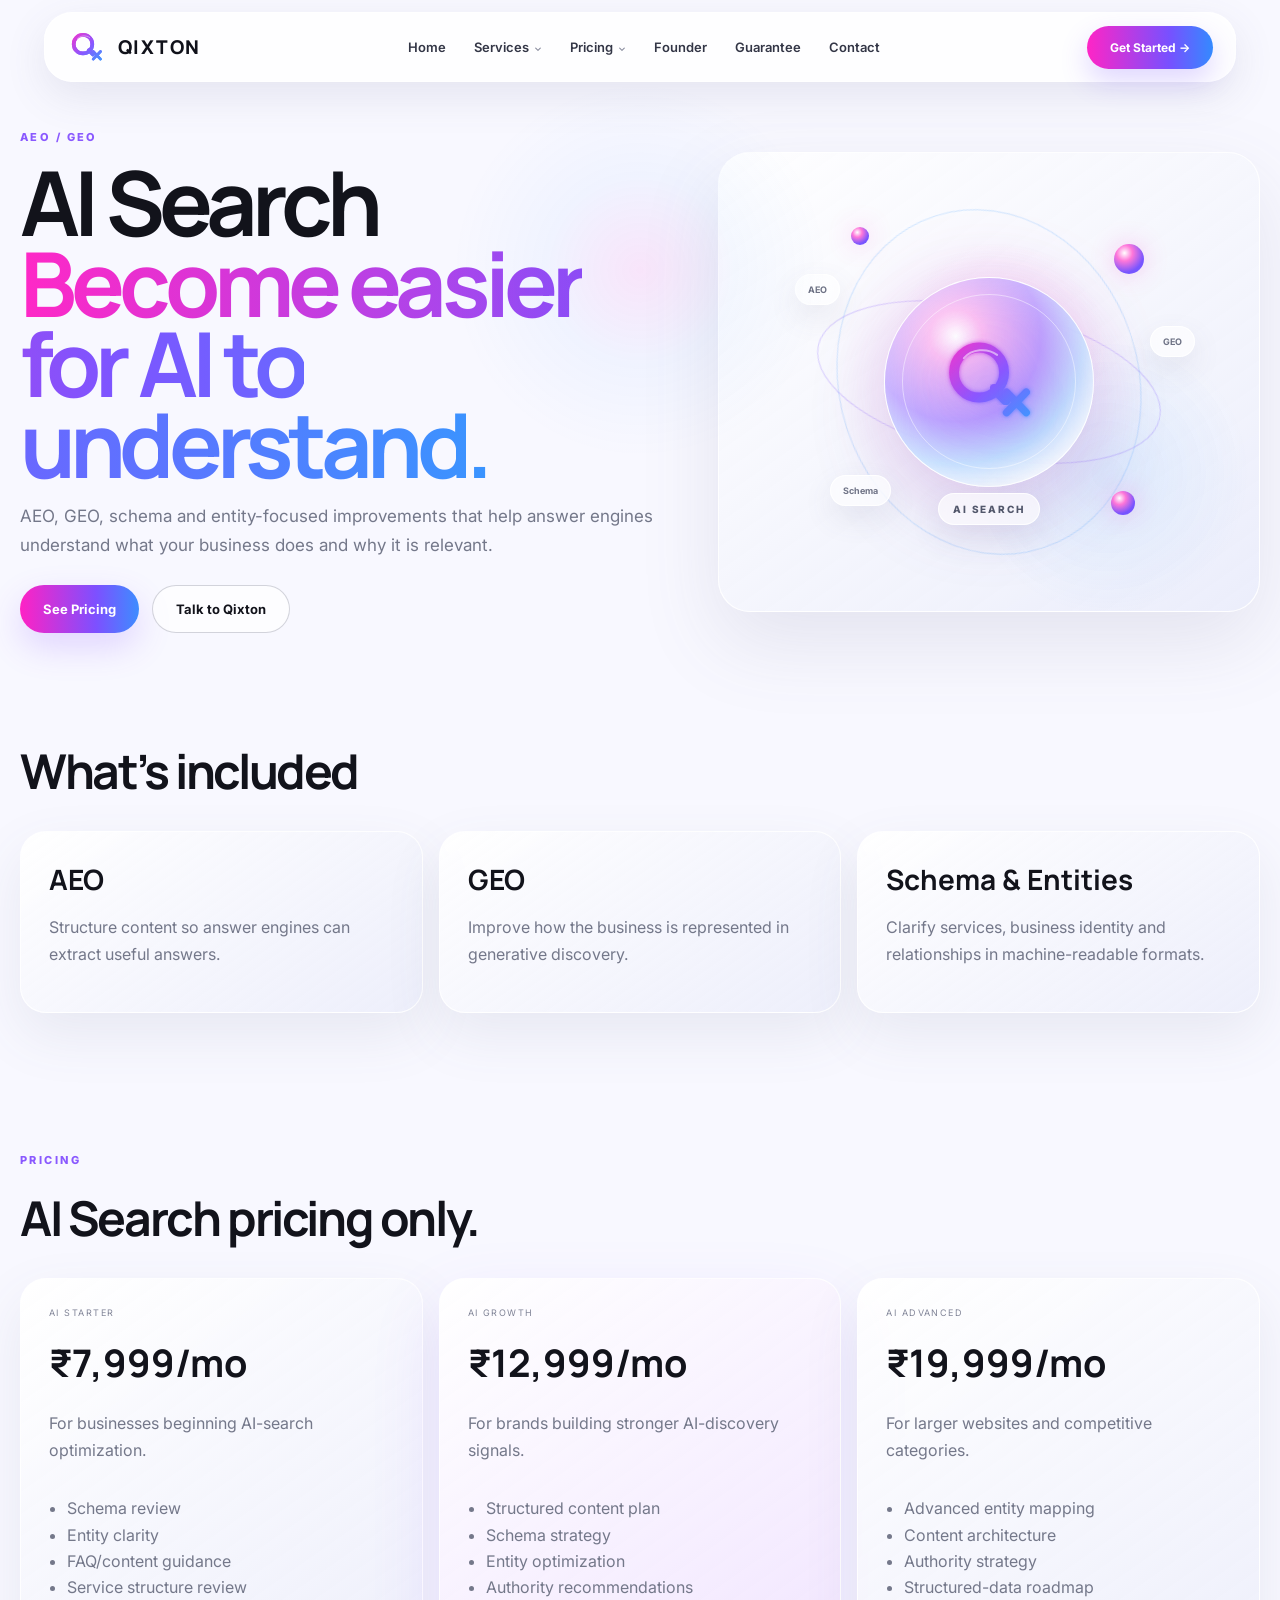
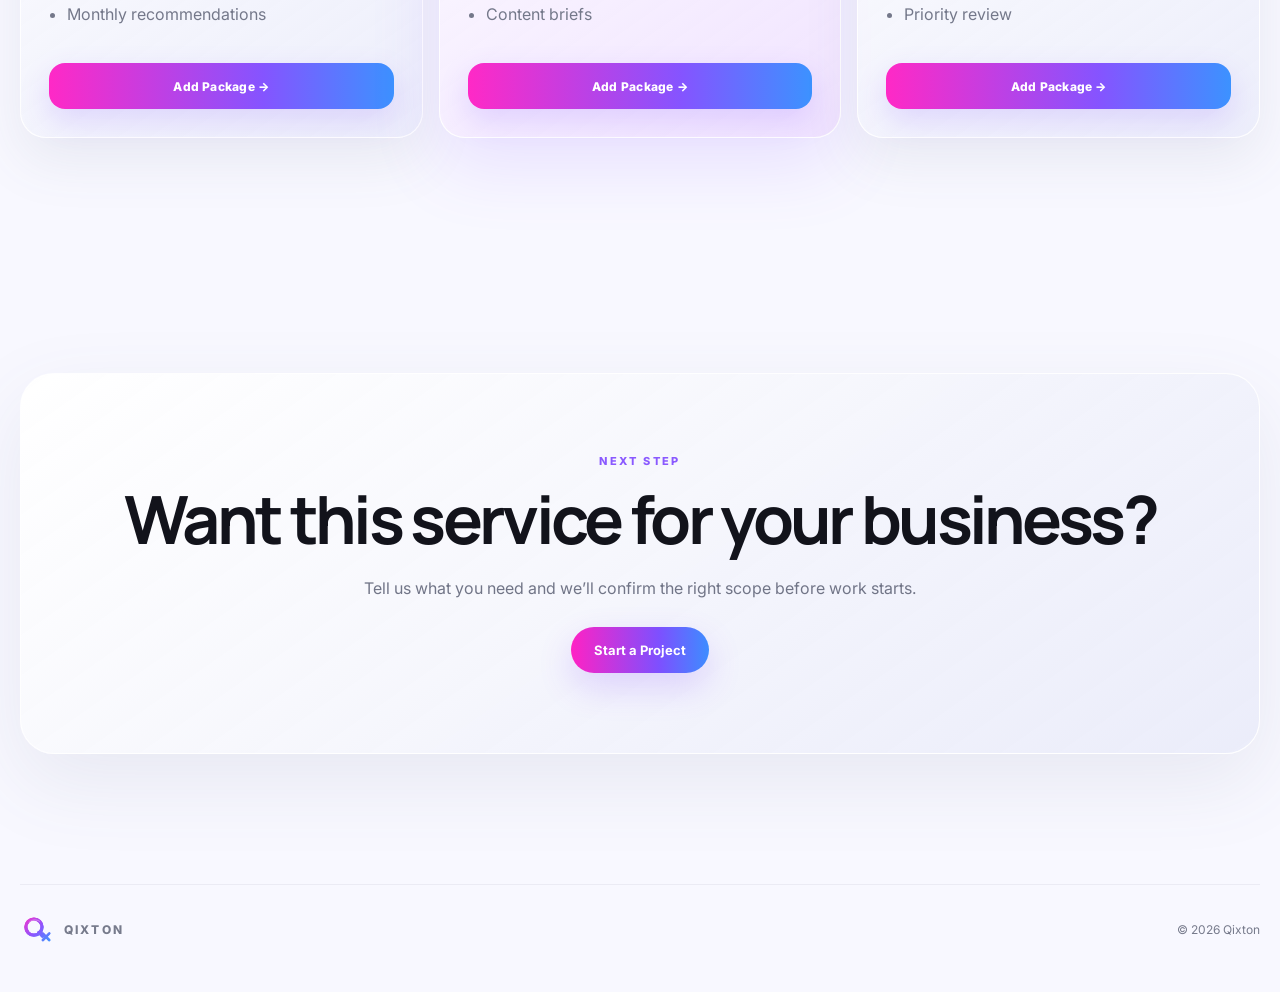
==== commit 93411fa7: "Add files via upload" ====
--- a/ai-search.html
+++ b/ai-search.html
@@ -1,11 +1,11 @@
 <!DOCTYPE html>
 
-<html data-theme="light" lang="en">
+<html lang="en">
 <head>
 <meta charset="utf-8"/><meta content="width=device-width,initial-scale=1" name="viewport"/>
 <meta content="AEO, GEO, schema and entity-focused improvements that help answer engines understand what your business does and why it is relevant." name="description"/>
 <title>AI Search — Qixton</title>
-<link href="favicon.png" rel="icon" type="image/svg+xml"/><link href="apple-touch-icon.png" rel="apple-touch-icon"/><meta content="#f8f7ff" name="theme-color"/>
+<link href="favicon.svg" rel="icon" type="image/svg+xml"/><link href="apple-touch-icon.png" rel="apple-touch-icon"/><meta content="#f8f7ff" name="theme-color"/>
 <link href="https://fonts.googleapis.com" rel="preconnect"/><link crossorigin="" href="https://fonts.gstatic.com" rel="preconnect"/>
 <link href="https://fonts.googleapis.com/css2?family=Inter:wght@400;500;600;700;800&amp;family=Manrope:wght@600;700;800&amp;display=swap" rel="stylesheet"/>
 <link href="style.css" rel="stylesheet"/>
@@ -13,7 +13,7 @@
 <body><div class="cursor-glow"></div>
 <header class="site-nav scrolled" id="siteNav">
 <div class="shell nav-row-v2">
-<a class="nav-brand-v2" href="index.html"><img alt="Qixton" src="qixton-logo-full.png"/><span></span></a>
+<a class="nav-brand-v2" href="index.html"><img alt="" src="qx-mark.svg"/><span>QIXTON</span></a>
 <button aria-label="Open menu" class="nav-mobile-btn" id="navMobileBtn">☰</button>
 <nav class="nav-menu-v2" id="navMenuV2">
 <a href="index.html">Home</a>
@@ -43,7 +43,7 @@
 <a href="index.html#contact">Contact</a>
 </nav>
 <div class="nav-actions-v2">
-<button aria-label="Switch theme" class="theme-toggle" id="themeToggle"><span class="sun">☀</span><span class="moon">☾</span></button>
+
 <a class="nav-get-started" href="index.html#contact">Get Started →</a>
 </div>
 </div>
@@ -68,5 +68,5 @@
 <section class="service-page-section" id="pricing"><div class="section-kicker">PRICING</div><h2>AI Search pricing only.</h2><div class="service-price-grid"><article class="service-price-card"><small>AI STARTER</small><h3>₹7,999/mo</h3><p>For businesses beginning AI-search optimization.</p><ul><li>Schema review</li><li>Entity clarity</li><li>FAQ/content guidance</li><li>Service structure review</li><li>Monthly recommendations</li></ul><a class="add-package-btn" href="contact-form.html?service=AI+Search&amp;package=AI+STARTER&amp;price=%E2%82%B97%2C999%2Fmo">Add Package →</a></article><article class="service-price-card featured"><small>AI GROWTH</small><h3>₹12,999/mo</h3><p>For brands building stronger AI-discovery signals.</p><ul><li>Structured content plan</li><li>Schema strategy</li><li>Entity optimization</li><li>Authority recommendations</li><li>Content briefs</li></ul><a class="add-package-btn" href="contact-form.html?service=AI+Search&amp;package=AI+GROWTH&amp;price=%E2%82%B912%2C999%2Fmo">Add Package →</a></article><article class="service-price-card"><small>AI ADVANCED</small><h3>₹19,999/mo</h3><p>For larger websites and competitive categories.</p><ul><li>Advanced entity mapping</li><li>Content architecture</li><li>Authority strategy</li><li>Structured-data roadmap</li><li>Priority review</li></ul><a class="add-package-btn" href="contact-form.html?service=AI+Search&amp;package=AI+ADVANCED&amp;price=%E2%82%B919%2C999%2Fmo">Add Package →</a></article></div></section>
 <section class="contact-light"><div class="contact-card"><div class="section-kicker">NEXT STEP</div><h2>Want this service for your business?</h2><p>Tell us what you need and we’ll confirm the right scope before work starts.</p><a class="gradient-btn" href="contact-form.html?service=AI+Search">Start a Project</a></div></section>
 </main>
-<footer class="inner-footer shell"><a class="inner-brand" href="index.html"><img alt="Qixton" src="qixton-logo-full.png"/><span></span></a><span>© <span id="year"></span> Qixton</span></footer>
+<footer class="inner-footer shell"><a class="inner-brand" href="index.html"><img alt="" src="qx-mark.svg"/><span>QIXTON</span></a><span>© <span id="year"></span> Qixton</span></footer>
 <script src="script.js"></script></body></html>
--- a/style.css
+++ b/style.css
@@ -473,569 +473,85 @@
 html[data-theme="dark"] .site-nav{background:transparent!important;border-bottom-color:transparent!important}
 html[data-theme="dark"] .site-nav.scrolled{background:rgba(8,7,14,.07)!important;border-bottom-color:rgba(255,255,255,.06)!important}
 
-/* ===== Final polish fixes ===== */
-
-/* Truly transparent nav */
+/* ===== QIXTON FINAL LIGHT DESIGN ===== */
+html{color-scheme:light}
+body{background:#f8f8ff;color:#12131b}
+.theme-toggle{display:none!important}
+
+/* Floating glass navigation matching the approved light reference */
 .site-nav,
-.site-nav.scrolled,
-html[data-theme="dark"] .site-nav,
-html[data-theme="dark"] .site-nav.scrolled{
-  background: transparent !important;
-  border-bottom-color: rgba(255,255,255,.14) !important;
-  box-shadow: none !important;
-  backdrop-filter: none !important;
-  -webkit-backdrop-filter: none !important;
-}
-.nav-row-v2{
-  background: transparent !important;
-}
-.hero-exact{
-  margin-top: -76px;
-  padding-top: 76px;
-}
+.site-nav.scrolled{
+  top:12px!important;
+  left:3.4%!important;
+  right:3.4%!important;
+  bottom:auto!important;
+  width:auto!important;
+  padding:0!important;
+  border-radius:28px!important;
+  background:rgba(255,255,255,.82)!important;
+  border:1px solid rgba(255,255,255,.92)!important;
+  box-shadow:0 14px 42px rgba(89,93,135,.12)!important;
+  backdrop-filter:blur(24px) saturate(1.18)!important;
+  -webkit-backdrop-filter:blur(24px) saturate(1.18)!important;
+}
+.site-nav .shell{width:100%!important;max-width:none!important;padding:0 22px!important}
+.nav-row-v2{min-height:68px!important;gap:26px!important}
+.nav-brand-v2{gap:12px!important;font-family:Manrope,Inter,sans-serif;font-size:19px!important;letter-spacing:.08em!important;color:#10111a!important}
+.nav-brand-v2 img{width:39px!important;height:39px!important}
+.nav-menu-v2{gap:28px!important;font-size:13px!important;font-weight:600!important;color:#333646!important}
+.nav-menu-v2>a,.dropdown-toggle{position:relative;padding:23px 0!important}
+.nav-menu-v2>a.active{color:#ff27c5!important}
+.nav-menu-v2>a.active::after{content:"";position:absolute;left:0;right:0;bottom:12px;height:2px;border-radius:2px;background:#ff27c5}
+.nav-get-started{padding:14px 23px!important;font-size:12px!important;white-space:nowrap;box-shadow:0 12px 28px rgba(112,75,255,.22)!important}
+.dropdown-menu{top:58px!important}
+
+/* The hero artwork is the approved final light composition. */
+.hero-exact{background:#f6f7ff!important;aspect-ratio:1594/987!important;min-height:0!important}
+.hero-reference{object-fit:cover!important;object-position:center top!important;filter:none!important}
 .hero-exact::before{
-  background: transparent !important;
-  backdrop-filter: none !important;
-  -webkit-backdrop-filter: none !important;
-}
-
-/* Make the service option cards more transparent/glassy */
-.stage-service-card{
-  background: rgba(255,255,255,.28) !important;
-  border: 1px solid rgba(255,255,255,.55) !important;
-  backdrop-filter: blur(18px) saturate(1.1) !important;
-  -webkit-backdrop-filter: blur(18px) saturate(1.1) !important;
-  box-shadow: 0 18px 40px rgba(87,91,124,.10) !important;
-}
-.stage-service-card:hover,
-.stage-service-card.active{
-  background: rgba(255,255,255,.36) !important;
-  border-color: rgba(255,255,255,.76) !important;
-}
-html[data-theme="dark"] .stage-service-card{
-  background: rgba(18,15,29,.34) !important;
-  border-color: rgba(255,255,255,.16) !important;
-}
-html[data-theme="dark"] .stage-service-card:hover,
-html[data-theme="dark"] .stage-service-card.active{
-  background: rgba(24,21,37,.48) !important;
-  border-color: rgba(255,255,255,.22) !important;
-}
-
-/* Founder image smaller and more professional */
-.founder-hero-light,
-.founder-tease{
-  align-items: center !important;
-}
-.founder-hero-light > div:first-child,
-.founder-photo{
-  display:flex;
-  justify-content:center;
-}
-.founder-hero-light img,
-.founder-photo img{
-  width: min(100%, 430px) !important;
-  max-height: 540px !important;
-  object-fit: cover !important;
-  margin: 0 auto !important;
-  border-radius: 28px !important;
-  box-shadow: 0 22px 65px rgba(88,92,128,.14);
+  height:9.5%!important;
+  background:linear-gradient(180deg,rgba(247,248,255,.95),rgba(247,248,255,.76) 76%,rgba(247,248,255,.12))!important;
+  backdrop-filter:blur(18px) saturate(1.08)!important;
+  -webkit-backdrop-filter:blur(18px) saturate(1.08)!important;
+}
+
+/* Match hotspot order in the final approved hero: SEO, Website, Social, Ads, AI. */
+.hs-web{right:3.8%!important;top:16.4%!important;width:25.3%!important;height:9.1%!important}
+.hs-seo{right:3.8%!important;top:26.2%!important;width:25.3%!important;height:9.1%!important}
+.hs-social{right:3.8%!important;top:36.1%!important;width:25.3%!important;height:9.1%!important}
+.hs-ads{right:3.8%!important;top:46.0%!important;width:25.3%!important;height:9.1%!important}
+.hs-ai{right:3.8%!important;top:55.9%!important;width:25.3%!important;height:9.1%!important}
+.hs-getstarted{right:4.1%!important;top:2.2%!important;width:18%!important;height:5.5%!important}
+.hs-herocta{left:5.1%!important;top:51.1%!important;width:17.6%!important;height:6.3%!important}
+.hs-work{left:23.3%!important;top:51.1%!important;width:12.8%!important;height:6.3%!important}
+
+/* Industry section introduced for the new navigation */
+.industries-light{padding:118px 0 126px}
+.industry-grid{display:grid;grid-template-columns:repeat(4,1fr);gap:16px;margin-top:42px}
+.industry-grid article{min-height:280px;padding:28px;border-radius:28px;background:linear-gradient(145deg,rgba(255,255,255,.92),rgba(235,237,251,.78));border:1px solid rgba(255,255,255,.96);box-shadow:0 24px 65px rgba(91,95,132,.11);transition:transform .25s ease,box-shadow .25s ease}
+.industry-grid article:hover{transform:translateY(-7px);box-shadow:0 32px 78px rgba(103,87,165,.16)}
+.industry-grid article>span{font-size:9px;font-weight:800;letter-spacing:.16em;color:#845bff}
+.industry-grid h3{font-family:Manrope,Inter,sans-serif;font-size:25px;margin:25px 0 12px}
+.industry-grid p{font-size:13px;line-height:1.7;color:#74788a;min-height:88px}
+.industry-grid a{display:inline-block;margin-top:16px;font-size:12px;font-weight:800;color:#7359ff}
+
+/* Keep all page variants permanently light. */
+html[data-theme="dark"] body{background:#f8f8ff!important;color:#12131b!important}
+
+@media(max-width:1100px){
+  .site-nav{left:16px!important;right:16px!important;top:10px!important}
+  .nav-row-v2{min-height:58px!important}
+  .nav-menu-v2{top:65px!important}
+  .industry-grid{grid-template-columns:repeat(2,1fr)}
 }
 @media(max-width:760px){
-  .founder-hero-light img,
-  .founder-photo img{
-    width:min(100%, 320px) !important;
-    max-height: 390px !important;
-  }
-}
-
-/* Platform logo area cleaner */
-.platform-grid-logo img{
-  background: transparent !important;
-  padding: 0 !important;
-  border-radius: 0 !important;
-  max-width: 180px;
-}
-
-/* Mobile nav logo proportions */
-@media(max-width:760px){
-  .nav-brand-v2 img{width:34px !important;height:34px !important}
-}
-
-/* Service cards in hero section (clickable hotspots visual alignment helper) */
-@media(max-width:760px){
-  .hero-exact{margin-top:-62px;padding-top:62px}
-}
-
-
-/* ===== APPLE-STYLE ULTRA GLASS NAVBAR ===== */
-.site-nav,
-.site-nav.scrolled,
-html[data-theme="dark"] .site-nav,
-html[data-theme="dark"] .site-nav.scrolled{
-  background: transparent !important;
-  border-bottom: 0 !important;
-  box-shadow: none !important;
-  backdrop-filter: none !important;
-  -webkit-backdrop-filter: none !important;
-}
-
-.nav-row-v2{
-  position: relative;
-  min-height: 68px;
-  padding: 8px 14px;
-  border-radius: 999px;
-  overflow: visible;
-  background: rgba(255,255,255,.08) !important;
-  border: 1px solid rgba(255,255,255,.34);
-  box-shadow:
-    0 18px 45px rgba(89,94,135,.12),
-    inset 0 1px 0 rgba(255,255,255,.58),
-    inset 0 -1px 0 rgba(255,255,255,.12);
-  backdrop-filter: blur(26px) saturate(1.35) !important;
-  -webkit-backdrop-filter: blur(26px) saturate(1.35) !important;
-}
-
-.nav-row-v2::before{
-  content:"";
-  position:absolute;
-  inset:0;
-  border-radius:inherit;
-  pointer-events:none;
-  background:
-    linear-gradient(180deg, rgba(255,255,255,.34), rgba(255,255,255,.08)),
-    radial-gradient(circle at 20% 18%, rgba(255,255,255,.32), transparent 30%),
-    radial-gradient(circle at 82% 80%, rgba(255,255,255,.12), transparent 30%);
-  opacity:.95;
-}
-
-.nav-row-v2::after{
-  content:"";
-  position:absolute;
-  left:22px;
-  right:22px;
-  top:-1px;
-  height:46%;
-  border-radius:999px 999px 220px 220px;
-  pointer-events:none;
-  background: linear-gradient(180deg, rgba(255,255,255,.48), rgba(255,255,255,0));
-  opacity:.58;
-}
-
-.nav-brand-v2,
-.nav-menu-v2,
-.nav-actions-v2{
-  position:relative;
-  z-index:2;
-}
-
-.nav-brand-v2{
-  padding: 0 10px 0 4px;
-}
-
-.nav-brand-v2 span{
-  letter-spacing:.16em;
-  font-weight:800;
-}
-
-.nav-menu-v2{
-  gap: 22px;
-  padding: 10px 18px;
-  border-radius: 999px;
-  background: rgba(255,255,255,.10);
-  border: 1px solid rgba(255,255,255,.18);
-  box-shadow: inset 0 1px 0 rgba(255,255,255,.25);
-}
-
-.nav-menu-v2 > a,
-.dropdown-toggle{
-  color:#303547;
-  font-weight:500;
-}
-
-.nav-menu-v2 > a:hover,
-.dropdown-toggle:hover{
-  color:#6f55ff;
-}
-
-.nav-actions-v2{
-  gap:12px;
-}
-
-.theme-toggle{
-  width:64px;
-  height:38px;
-  border-radius:999px;
-  background: rgba(255,255,255,.22) !important;
-  border:1px solid rgba(255,255,255,.38) !important;
-  box-shadow:
-    inset 0 1px 0 rgba(255,255,255,.46),
-    0 8px 24px rgba(94,98,140,.10);
-  backdrop-filter: blur(18px) saturate(1.2);
-  -webkit-backdrop-filter: blur(18px) saturate(1.2);
-}
-
-.nav-get-started{
-  min-height:42px;
-  padding: 11px 18px;
-  border-radius:999px;
-  box-shadow:
-    0 10px 26px rgba(127,79,255,.20),
-    inset 0 1px 0 rgba(255,255,255,.24);
-}
-
-.dropdown-menu{
-  margin-top:10px;
-  background: rgba(255,255,255,.76) !important;
-  border: 1px solid rgba(255,255,255,.72) !important;
-  box-shadow:
-    0 24px 70px rgba(84,88,122,.14),
-    inset 0 1px 0 rgba(255,255,255,.52) !important;
-  backdrop-filter: blur(24px) saturate(1.25) !important;
-  -webkit-backdrop-filter: blur(24px) saturate(1.25) !important;
-}
-
-.hero-exact{
-  margin-top:-92px !important;
-  padding-top:92px !important;
-}
-
-@media (max-width: 1000px){
-  .nav-row-v2{
-    min-height:60px;
-    padding:8px 12px;
-  }
-  .nav-menu-v2{
-    top:74px;
-    padding:14px;
-    border-radius:24px;
-    background: rgba(255,255,255,.78) !important;
-    border:1px solid rgba(255,255,255,.74) !important;
-    box-shadow:
-      0 24px 70px rgba(84,88,122,.14),
-      inset 0 1px 0 rgba(255,255,255,.52) !important;
-    backdrop-filter: blur(24px) saturate(1.25) !important;
-    -webkit-backdrop-filter: blur(24px) saturate(1.25) !important;
-  }
-}
-
-@media (max-width: 760px){
-  .site-nav{
-    top:10px;
-  }
-  .nav-row-v2{
-    min-height:56px;
-    padding:6px 10px;
-  }
-  .nav-menu-v2{
-    padding:12px;
-    border-radius:20px;
-  }
-  .nav-brand-v2{
-    gap:8px;
-  }
-  .nav-brand-v2 span{
-    display:block !important;
-    font-size:12px;
-  }
-  .nav-get-started{
-    display:none;
-  }
-  .theme-toggle{
-    width:58px;
-    height:34px;
-  }
-  .hero-exact{
-    margin-top:-78px !important;
-    padding-top:78px !important;
-  }
-}
-
-html[data-theme="dark"] .nav-row-v2{
-  background: rgba(12,11,19,.34) !important;
-  border: 1px solid rgba(255,255,255,.10);
-  box-shadow:
-    0 18px 45px rgba(0,0,0,.26),
-    inset 0 1px 0 rgba(255,255,255,.10),
-    inset 0 -1px 0 rgba(255,255,255,.04);
-}
-
-html[data-theme="dark"] .nav-row-v2::before{
-  background:
-    linear-gradient(180deg, rgba(255,255,255,.08), rgba(255,255,255,.02)),
-    radial-gradient(circle at 20% 18%, rgba(255,255,255,.10), transparent 28%),
-    radial-gradient(circle at 82% 80%, rgba(255,255,255,.04), transparent 30%);
-}
-
-html[data-theme="dark"] .nav-menu-v2{
-  background: rgba(255,255,255,.04);
-  border-color: rgba(255,255,255,.10);
-  box-shadow: inset 0 1px 0 rgba(255,255,255,.08);
-}
-
-html[data-theme="dark"] .nav-menu-v2 > a,
-html[data-theme="dark"] .dropdown-toggle,
-html[data-theme="dark"] .nav-brand-v2,
-html[data-theme="dark"] .nav-brand-v2 span{
-  color:#ede9f8;
-}
-
-html[data-theme="dark"] .theme-toggle{
-  background: rgba(255,255,255,.06) !important;
-  border-color: rgba(255,255,255,.12) !important;
-  box-shadow:
-    inset 0 1px 0 rgba(255,255,255,.08),
-    0 8px 24px rgba(0,0,0,.18);
-}
-
-html[data-theme="dark"] .dropdown-menu{
-  background: rgba(15,14,23,.76) !important;
-  border-color: rgba(255,255,255,.10) !important;
-  box-shadow:
-    0 24px 70px rgba(0,0,0,.32),
-    inset 0 1px 0 rgba(255,255,255,.08) !important;
-}
-
-
-
-/* ===== NAVBAR REFRESH TO MATCH REFERENCE ===== */
-.site-nav{
-  top:0 !important;
-  padding:0 !important;
-  z-index:120 !important;
-}
-.site-nav,
-.site-nav.scrolled,
-html[data-theme="dark"] .site-nav,
-html[data-theme="dark"] .site-nav.scrolled{
-  background: transparent !important;
-  border:0 !important;
-  box-shadow:none !important;
-  backdrop-filter:none !important;
-  -webkit-backdrop-filter:none !important;
-}
-
-.nav-row-v2{
-  width:100%;
-  max-width:none !important;
-  min-height:74px !important;
-  padding:14px 20px !important;
-  border-radius:0 0 42px 42px !important;
-  background:
-    linear-gradient(180deg, rgba(255,255,255,.34), rgba(255,255,255,.18)) !important;
-  border:1px solid rgba(255,255,255,.38) !important;
-  border-top:0 !important;
-  box-shadow:
-    inset 0 1px 0 rgba(255,255,255,.55),
-    0 12px 35px rgba(118,123,170,.08) !important;
-  backdrop-filter: blur(20px) saturate(1.15) !important;
-  -webkit-backdrop-filter: blur(20px) saturate(1.15) !important;
-}
-.nav-row-v2::before,
-.nav-row-v2::after{
-  display:none !important;
-}
-
-.nav-brand-v2{
-  gap:10px !important;
-  padding-left:0 !important;
-}
-.nav-brand-v2 img{
-  width:28px !important;
-  height:28px !important;
-}
-.nav-brand-v2 span{
-  color:#1c2131 !important;
-  font-size:12px !important;
-  letter-spacing:.28em !important;
-  font-weight:800 !important;
-}
-
-.nav-menu-v2{
-  background:transparent !important;
-  border:0 !important;
-  box-shadow:none !important;
-  padding:0 !important;
-  gap:30px !important;
-}
-.nav-menu-v2 > a,
-.dropdown-toggle{
-  position:relative;
-  padding:10px 0 !important;
-  color:#2e3447 !important;
-  font-size:12px !important;
-  font-weight:600 !important;
-}
-.nav-menu-v2 > a:hover,
-.dropdown-toggle:hover{
-  color:#ff35c7 !important;
-}
-.nav-menu-v2 > a.active-nav{
-  color:#ff35c7 !important;
-}
-.nav-menu-v2 > a.active-nav::after{
-  content:"";
-  position:absolute;
-  left:50%;
-  bottom:2px;
-  width:28px;
-  height:2px;
-  transform:translateX(-50%);
-  border-radius:999px;
-  background:linear-gradient(90deg,#ff2fc6,#ff5ce0);
-  box-shadow:0 0 12px rgba(255,61,198,.3);
-}
-
-.dropdown-toggle span{
-  color:#9aa0ae !important;
-  font-size:9px !important;
-}
-
-.theme-toggle{
-  width:62px !important;
-  height:36px !important;
-  border-radius:999px !important;
-  background:rgba(255,255,255,.52) !important;
-  border:1px solid rgba(255,255,255,.52) !important;
-  box-shadow: inset 0 1px 0 rgba(255,255,255,.52) !important;
-}
-.theme-toggle span{
-  font-size:13px !important;
-}
-
-.nav-get-started{
-  min-height:38px !important;
-  padding:10px 18px !important;
-  border-radius:999px !important;
-  font-size:12px !important;
-  font-weight:700 !important;
-  background:linear-gradient(90deg,#ff30c7,#7a5cff 62%,#3d9cff) !important;
-  box-shadow:0 10px 28px rgba(127,79,255,.22), inset 0 1px 0 rgba(255,255,255,.28) !important;
-}
-
-.dropdown-menu{
-  margin-top:14px !important;
-  border-radius:18px !important;
-  background:rgba(255,255,255,.82) !important;
-  border:1px solid rgba(255,255,255,.72) !important;
-  box-shadow:0 18px 55px rgba(90,94,128,.12) !important;
-  backdrop-filter: blur(18px) saturate(1.2) !important;
-  -webkit-backdrop-filter: blur(18px) saturate(1.2) !important;
-}
-
-.hero-exact{
-  margin-top:-74px !important;
-  padding-top:74px !important;
-}
-
-html[data-theme="dark"] .nav-row-v2{
-  background:linear-gradient(180deg, rgba(14,14,24,.42), rgba(14,14,24,.24)) !important;
-  border-color:rgba(255,255,255,.10) !important;
-  box-shadow:inset 0 1px 0 rgba(255,255,255,.08), 0 12px 35px rgba(0,0,0,.22) !important;
-}
-html[data-theme="dark"] .nav-brand-v2 span,
-html[data-theme="dark"] .nav-menu-v2 > a,
-html[data-theme="dark"] .dropdown-toggle{
-  color:#ece8f9 !important;
-}
-html[data-theme="dark"] .theme-toggle{
-  background:rgba(255,255,255,.07) !important;
-  border-color:rgba(255,255,255,.12) !important;
-}
-html[data-theme="dark"] .dropdown-menu{
-  background:rgba(15,14,24,.82) !important;
-  border-color:rgba(255,255,255,.10) !important;
-}
-
-@media (max-width: 1000px){
-  .nav-row-v2{
-    min-height:64px !important;
-    padding:12px 16px !important;
-    border-radius:0 0 28px 28px !important;
-  }
-  .nav-menu-v2{
-    top:70px !important;
-    left:14px !important;
-    right:14px !important;
-    padding:14px !important;
-    gap:4px !important;
-    background:rgba(255,255,255,.84) !important;
-    border:1px solid rgba(255,255,255,.72) !important;
-    box-shadow:0 18px 55px rgba(90,94,128,.12) !important;
-  }
-  html[data-theme="dark"] .nav-menu-v2{
-    background:rgba(15,14,24,.88) !important;
-    border-color:rgba(255,255,255,.10) !important;
-  }
-}
-
-@media (max-width: 760px){
-  .nav-row-v2{
-    min-height:58px !important;
-    padding:10px 12px !important;
-    border-radius:0 0 22px 22px !important;
-  }
-  .nav-brand-v2 img{
-    width:24px !important;
-    height:24px !important;
-  }
-  .nav-brand-v2 span{
-    font-size:11px !important;
-    letter-spacing:.24em !important;
-    display:block !important;
-  }
-  .theme-toggle{
-    width:56px !important;
-    height:32px !important;
-  }
-  .hero-exact{
-    margin-top:-58px !important;
-    padding-top:58px !important;
-  }
-}
-
-
-
-/* ===== Uploaded Qixton logo wordmark + Q favicon ===== */
-.nav-brand-v2{
-  gap: 0 !important;
-  padding-right: 10px !important;
-}
-.nav-brand-v2 img{
-  width: auto !important;
-  height: 30px !important;
-  max-width: 210px !important;
-  object-fit: contain !important;
-  border-radius: 0 !important;
-  box-shadow: none !important;
-}
-.nav-brand-v2 span{
-  display: none !important;
-}
-
-.inner-brand img,
-.footer-brand img{
-  width: auto !important;
-  height: 28px !important;
-  max-width: 190px !important;
-  object-fit: contain !important;
-  border-radius: 0 !important;
-  box-shadow: none !important;
-}
-.inner-brand span,
-.footer-brand span,
-.footer-brand b{
-  display: none !important;
-}
-
-@media (max-width: 760px){
-  .nav-brand-v2 img{
-    height: 24px !important;
-    max-width: 160px !important;
-  }
-  .inner-brand img,
-  .footer-brand img{
-    height: 22px !important;
-    max-width: 150px !important;
-  }
-}
+  .site-nav{left:10px!important;right:10px!important;border-radius:22px!important}
+  .site-nav .shell{padding:0 14px!important}
+  .nav-brand-v2 span{display:block!important;font-size:14px!important}
+  .nav-brand-v2 img{width:32px!important;height:32px!important}
+  .hero-exact{aspect-ratio:1594/987!important;min-height:0!important}
+  .hero-reference{object-fit:cover!important;object-position:center top!important}
+  .hero-exact::before{height:11%!important}
+  .industry-grid{grid-template-columns:1fr}
+  .industries-light{padding:88px 0}
+}
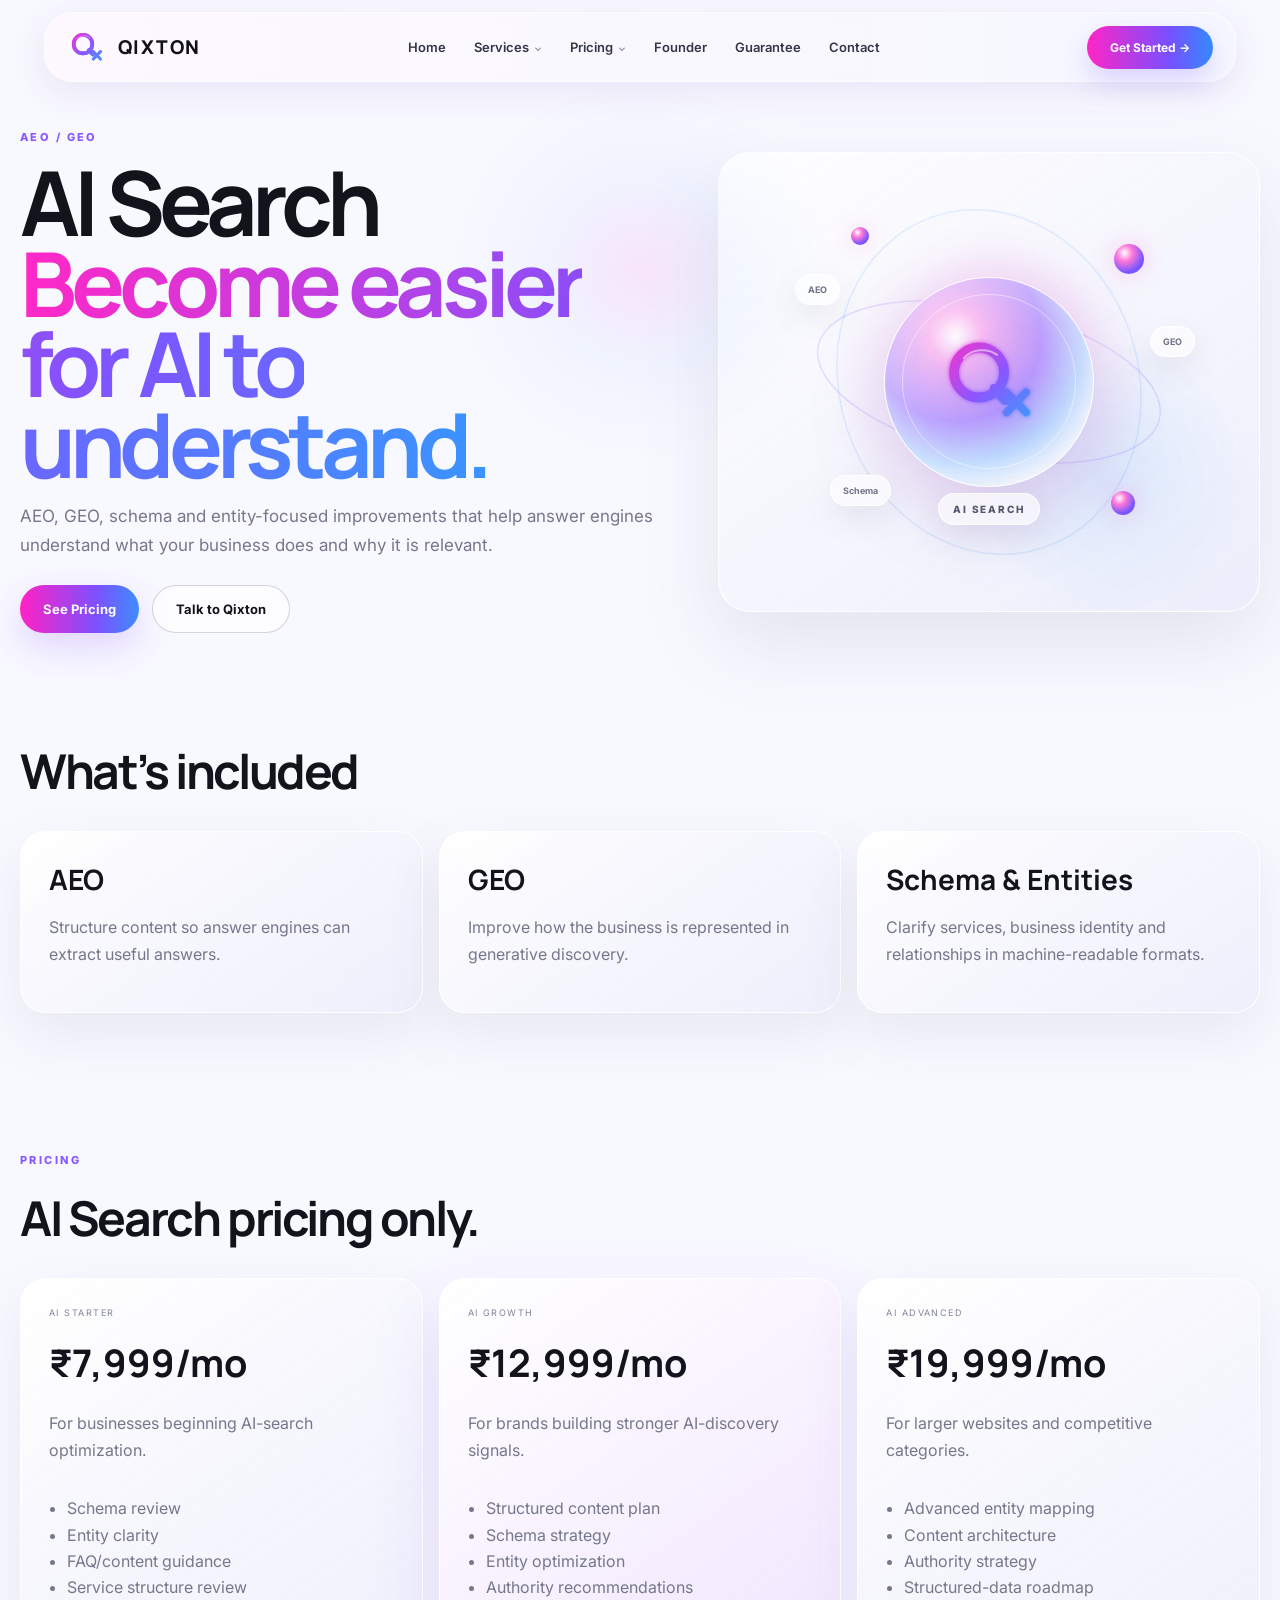
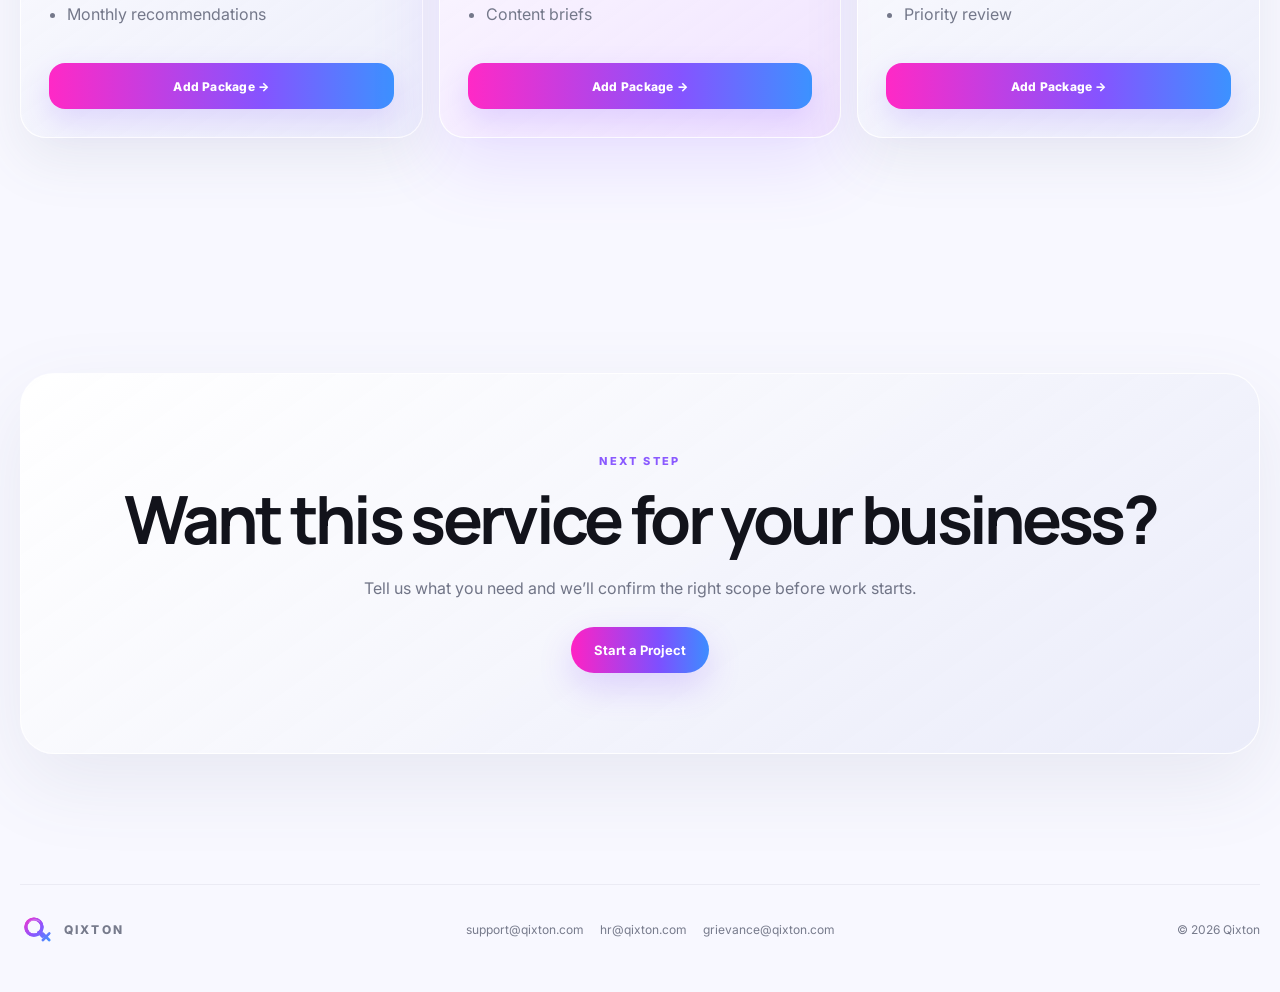
==== commit 0dfe30d5: "Add files via upload" ====
--- a/ai-search.html
+++ b/ai-search.html
@@ -2,6 +2,15 @@
 
 <html lang="en">
 <head>
+<!-- Google tag (gtag.js) -->
+<script async src="https://www.googletagmanager.com/gtag/js?id=G-8XPJ436L1E"></script>
+<script>
+  window.dataLayer = window.dataLayer || [];
+  function gtag(){dataLayer.push(arguments);}
+  gtag('js', new Date());
+  gtag('config', 'G-8XPJ436L1E');
+</script>
+
 <meta charset="utf-8"/><meta content="width=device-width,initial-scale=1" name="viewport"/>
 <meta content="AEO, GEO, schema and entity-focused improvements that help answer engines understand what your business does and why it is relevant." name="description"/>
 <title>AI Search — Qixton</title>
@@ -9,12 +18,13 @@
 <link href="https://fonts.googleapis.com" rel="preconnect"/><link crossorigin="" href="https://fonts.gstatic.com" rel="preconnect"/>
 <link href="https://fonts.googleapis.com/css2?family=Inter:wght@400;500;600;700;800&amp;family=Manrope:wght@600;700;800&amp;display=swap" rel="stylesheet"/>
 <link href="style.css" rel="stylesheet"/>
+<link href="experience.css" rel="stylesheet"/>
 </head>
 <body><div class="cursor-glow"></div>
 <header class="site-nav scrolled" id="siteNav">
 <div class="shell nav-row-v2">
 <a class="nav-brand-v2" href="index.html"><img alt="" src="qx-mark.svg"/><span>QIXTON</span></a>
-<button aria-label="Open menu" class="nav-mobile-btn" id="navMobileBtn">☰</button>
+<button aria-label="Open menu" aria-expanded="false" aria-controls="navMenuV2" class="nav-mobile-btn" id="navMobileBtn">☰</button>
 <nav class="nav-menu-v2" id="navMenuV2">
 <a href="index.html">Home</a>
 <div class="nav-dropdown">
@@ -48,7 +58,7 @@
 </div>
 </div>
 </header>
-<main class="shell">
+<main tabindex="-1" class="shell">
 <section class="service-hero">
 <div><div class="section-kicker">AEO / GEO</div><h1>AI Search<br/><span>Become easier for AI to understand.</span></h1><p>AEO, GEO, schema and entity-focused improvements that help answer engines understand what your business does and why it is relevant.</p><div class="contact-actions" style="justify-content:flex-start;margin-top:24px"><a class="gradient-btn" href="#pricing">See Pricing</a><a class="outline-btn" href="contact-form.html?service=AI+Search">Talk to Qixton</a></div></div>
 <div class="service-hero-visual">
@@ -68,5 +78,5 @@
 <section class="service-page-section" id="pricing"><div class="section-kicker">PRICING</div><h2>AI Search pricing only.</h2><div class="service-price-grid"><article class="service-price-card"><small>AI STARTER</small><h3>₹7,999/mo</h3><p>For businesses beginning AI-search optimization.</p><ul><li>Schema review</li><li>Entity clarity</li><li>FAQ/content guidance</li><li>Service structure review</li><li>Monthly recommendations</li></ul><a class="add-package-btn" href="contact-form.html?service=AI+Search&amp;package=AI+STARTER&amp;price=%E2%82%B97%2C999%2Fmo">Add Package →</a></article><article class="service-price-card featured"><small>AI GROWTH</small><h3>₹12,999/mo</h3><p>For brands building stronger AI-discovery signals.</p><ul><li>Structured content plan</li><li>Schema strategy</li><li>Entity optimization</li><li>Authority recommendations</li><li>Content briefs</li></ul><a class="add-package-btn" href="contact-form.html?service=AI+Search&amp;package=AI+GROWTH&amp;price=%E2%82%B912%2C999%2Fmo">Add Package →</a></article><article class="service-price-card"><small>AI ADVANCED</small><h3>₹19,999/mo</h3><p>For larger websites and competitive categories.</p><ul><li>Advanced entity mapping</li><li>Content architecture</li><li>Authority strategy</li><li>Structured-data roadmap</li><li>Priority review</li></ul><a class="add-package-btn" href="contact-form.html?service=AI+Search&amp;package=AI+ADVANCED&amp;price=%E2%82%B919%2C999%2Fmo">Add Package →</a></article></div></section>
 <section class="contact-light"><div class="contact-card"><div class="section-kicker">NEXT STEP</div><h2>Want this service for your business?</h2><p>Tell us what you need and we’ll confirm the right scope before work starts.</p><a class="gradient-btn" href="contact-form.html?service=AI+Search">Start a Project</a></div></section>
 </main>
-<footer class="inner-footer shell"><a class="inner-brand" href="index.html"><img alt="" src="qx-mark.svg"/><span>QIXTON</span></a><span>© <span id="year"></span> Qixton</span></footer>
+<footer class="inner-footer shell"><a class="inner-brand" href="index.html"><img alt="" src="qx-mark.svg"/><span>QIXTON</span></a><div class="footer-emails"><a href="mailto:support@qixton.com">support@qixton.com</a><a href="mailto:hr@qixton.com">hr@qixton.com</a><a href="mailto:grievance@qixton.com">grievance@qixton.com</a></div><span>© <span id="year"></span> Qixton</span></footer>
 <script src="script.js"></script></body></html>
--- a/style.css
+++ b/style.css
@@ -555,3 +555,617 @@
   .industry-grid{grid-template-columns:1fr}
   .industries-light{padding:88px 0}
 }
+
+/* ===== QIXTON FINAL FIX — soft nav + clean ad logos + founder image ===== */
+.site-nav,
+.site-nav.scrolled{
+  background:linear-gradient(90deg,rgba(255,247,255,.78),rgba(244,247,255,.76))!important;
+  backdrop-filter:blur(18px) saturate(1.12)!important;
+  -webkit-backdrop-filter:blur(18px) saturate(1.12)!important;
+  border:1px solid rgba(255,255,255,.58)!important;
+  box-shadow:0 10px 35px rgba(91,73,160,.10)!important;
+}
+.platform-grid-logo .platform-brand{
+  display:flex;
+  align-items:center;
+  gap:14px;
+  margin-bottom:16px;
+  min-width:0;
+}
+.platform-grid-logo .platform-brand img{
+  width:44px!important;
+  height:38px!important;
+  max-width:44px!important;
+  margin:0!important;
+  padding:0!important;
+  border-radius:0!important;
+  background:transparent!important;
+  object-fit:contain!important;
+  flex:0 0 44px;
+}
+.platform-grid-logo .platform-brand b{
+  display:block!important;
+  margin:0!important;
+  font-family:Manrope,Inter,sans-serif;
+  font-size:18px!important;
+  line-height:1.2;
+  white-space:nowrap;
+  color:#171925;
+}
+.founder-photo img,
+.founder-hero-light img{
+  aspect-ratio:auto!important;
+  height:auto!important;
+  object-fit:contain!important;
+  object-position:center!important;
+  display:block;
+}
+
+
+/* ===== QIXTON POLISH — animated hero globe + professional founder portrait ===== */
+/* Motion is intentionally subtle: the artwork stays fixed while luminous orbit layers
+   rotate around the sphere, so the central Q remains visually stable. */
+.hero-globe-motion{
+  position:absolute;
+  left:52.25%;
+  top:42.6%;
+  width:31.2%;
+  aspect-ratio:1;
+  transform:translate(-50%,-50%);
+  border-radius:50%;
+  pointer-events:none;
+  z-index:2;
+  filter:drop-shadow(0 0 18px rgba(178,74,255,.16));
+}
+.hero-globe-motion .globe-halo,
+.hero-globe-motion .globe-orbit,
+.hero-globe-motion .globe-sheen{
+  position:absolute;
+  inset:0;
+  border-radius:50%;
+  pointer-events:none;
+}
+.hero-globe-motion .globe-halo{
+  inset:3%;
+  background:radial-gradient(circle at 48% 44%,transparent 0 51%,rgba(239,111,255,.10) 62%,rgba(97,171,255,.10) 74%,transparent 83%);
+  box-shadow:inset 0 0 38px rgba(255,255,255,.13),0 0 34px rgba(171,81,255,.10);
+  animation:qixtonGlobeBreath 6.5s ease-in-out infinite;
+}
+.hero-globe-motion .globe-orbit{
+  left:-7%;
+  top:34%;
+  width:114%;
+  height:31%;
+  border:2px solid rgba(255,255,255,.34);
+  box-shadow:0 0 17px rgba(250,74,222,.32),inset 0 0 12px rgba(81,166,255,.18);
+  background:linear-gradient(90deg,transparent 2%,rgba(255,70,220,.16) 33%,rgba(112,131,255,.16) 66%,transparent 98%);
+  transform-origin:center;
+  transform:rotate(-8deg);
+  opacity:.72;
+}
+.hero-globe-motion .globe-orbit-a{animation:qixtonOrbitA 22s linear infinite}
+.hero-globe-motion .globe-orbit-b{
+  left:12%;
+  top:-3%;
+  width:76%;
+  height:104%;
+  border-color:rgba(172,196,255,.26);
+  background:linear-gradient(180deg,transparent 7%,rgba(80,166,255,.12) 35%,rgba(255,76,215,.12) 68%,transparent 94%);
+  transform:rotate(62deg);
+  opacity:.48;
+  animation:qixtonOrbitB 29s linear infinite reverse;
+}
+.hero-globe-motion .globe-sheen{
+  inset:8%;
+  background:conic-gradient(from 20deg,transparent 0 27%,rgba(255,255,255,.16) 31%,transparent 36% 66%,rgba(117,181,255,.12) 70%,transparent 75% 100%);
+  -webkit-mask:radial-gradient(circle,transparent 0 55%,#000 62% 100%);
+  mask:radial-gradient(circle,transparent 0 55%,#000 62% 100%);
+  animation:qixtonSheenSpin 18s linear infinite;
+  opacity:.55;
+}
+@keyframes qixtonOrbitA{
+  from{transform:rotate(-8deg)}
+  to{transform:rotate(352deg)}
+}
+@keyframes qixtonOrbitB{
+  from{transform:rotate(62deg)}
+  to{transform:rotate(422deg)}
+}
+@keyframes qixtonSheenSpin{
+  from{transform:rotate(0)}
+  to{transform:rotate(360deg)}
+}
+@keyframes qixtonGlobeBreath{
+  0%,100%{transform:scale(.995);opacity:.62}
+  50%{transform:scale(1.015);opacity:.9}
+}
+
+/* Founder section: replace the oversized full-frame portrait with a controlled editorial card. */
+.founder-light{
+  grid-template-columns:minmax(300px,430px) minmax(0,1fr)!important;
+  gap:clamp(48px,6vw,88px)!important;
+  align-items:center!important;
+}
+.founder-photo{
+  width:min(100%,430px);
+  justify-self:center;
+  position:relative;
+  padding:10px;
+  border-radius:34px;
+  background:linear-gradient(145deg,rgba(255,255,255,.95),rgba(241,235,255,.80));
+  border:1px solid rgba(255,255,255,.96);
+  box-shadow:0 28px 80px rgba(91,82,133,.16);
+}
+.founder-photo::before{
+  content:"";
+  position:absolute;
+  inset:-12px;
+  z-index:-1;
+  border-radius:42px;
+  background:radial-gradient(circle at 20% 20%,rgba(255,71,211,.18),transparent 38%),radial-gradient(circle at 80% 80%,rgba(67,151,255,.16),transparent 40%);
+  filter:blur(18px);
+}
+.founder-photo img{
+  width:100%!important;
+  height:auto!important;
+  aspect-ratio:4/5!important;
+  max-height:540px!important;
+  object-fit:cover!important;
+  object-position:center 18%!important;
+  border-radius:26px!important;
+  display:block!important;
+  box-shadow:none!important;
+}
+.founder-copy{max-width:760px}
+
+/* Dedicated Founder page: keep the portrait compact and balanced with the copy. */
+.founder-hero-light{
+  grid-template-columns:minmax(310px,430px) minmax(0,1fr)!important;
+  gap:clamp(48px,6vw,88px)!important;
+  align-items:center!important;
+  padding-top:132px!important;
+  padding-bottom:96px!important;
+}
+.founder-hero-light>div:first-child{
+  width:min(100%,430px);
+  justify-self:center;
+  padding:10px;
+  border-radius:34px;
+  background:linear-gradient(145deg,rgba(255,255,255,.95),rgba(241,235,255,.80));
+  border:1px solid rgba(255,255,255,.96);
+  box-shadow:0 28px 80px rgba(91,82,133,.16);
+}
+.founder-hero-light img{
+  width:100%!important;
+  height:auto!important;
+  aspect-ratio:4/5!important;
+  max-height:540px!important;
+  object-fit:cover!important;
+  object-position:center 18%!important;
+  border-radius:26px!important;
+  display:block!important;
+  box-shadow:none!important;
+}
+.founder-hero-light h1{font-size:clamp(50px,5.7vw,84px)!important}
+.founder-hero-light p{max-width:720px}
+
+@media(max-width:1100px){
+  .hero-globe-motion{left:52.2%;top:42.6%;width:31.5%}
+  .founder-light,.founder-hero-light{grid-template-columns:minmax(280px,380px) minmax(0,1fr)!important;gap:44px!important}
+}
+@media(max-width:900px){
+  .founder-light,.founder-hero-light{grid-template-columns:1fr!important}
+  .founder-photo,.founder-hero-light>div:first-child{width:min(82vw,390px)!important}
+  .founder-copy,.founder-hero-light>div:last-child{max-width:720px;margin-inline:auto}
+}
+@media(max-width:760px){
+  .hero-globe-motion{left:52.2%;top:42.7%;width:32.5%}
+  .hero-globe-motion .globe-orbit{border-width:1px}
+  .founder-photo img,.founder-hero-light img{max-height:500px!important}
+}
+@media(prefers-reduced-motion:reduce){
+  .hero-globe-motion *{animation:none!important}
+}
+
+
+/* ===== QIXTON END PARTNERS SECTION ===== */
+.partners-end{
+  padding-top:36px;
+  padding-bottom:76px;
+}
+.partners-end-card{
+  position:relative;
+  overflow:hidden;
+  border-radius:36px;
+  padding:clamp(38px,5vw,68px);
+  background:
+    radial-gradient(circle at 12% 0%,rgba(255,76,214,.14),transparent 31%),
+    radial-gradient(circle at 92% 20%,rgba(64,146,255,.14),transparent 34%),
+    linear-gradient(145deg,rgba(255,255,255,.95),rgba(239,241,255,.84));
+  border:1px solid rgba(255,255,255,.96);
+  box-shadow:0 30px 90px rgba(91,82,133,.12);
+}
+.partners-end-card::after{
+  content:"";
+  position:absolute;
+  width:260px;height:260px;
+  right:-100px;bottom:-120px;
+  border-radius:50%;
+  background:radial-gradient(circle,rgba(255,62,211,.12),rgba(76,139,255,.08) 52%,transparent 72%);
+  filter:blur(8px);
+  pointer-events:none;
+}
+.partners-end-copy{
+  display:grid;
+  grid-template-columns:minmax(0,1.2fr) minmax(260px,.8fr);
+  gap:54px;
+  align-items:end;
+  margin-bottom:36px;
+}
+.partners-end-copy .section-kicker{grid-column:1/-1;margin-bottom:-28px}
+.partners-end-copy h2{
+  margin:0;
+  font-family:Manrope,Inter,sans-serif;
+  font-size:clamp(38px,4.6vw,66px);
+  line-height:1;
+  letter-spacing:-.052em;
+  max-width:780px;
+}
+.partners-end-copy p{
+  margin:0;
+  color:#717587;
+  font-size:15px;
+  line-height:1.75;
+  max-width:520px;
+}
+.partners-logo-grid{
+  position:relative;
+  z-index:1;
+  display:grid;
+  grid-template-columns:repeat(4,minmax(0,1fr));
+  gap:14px;
+}
+.partner-logo-card{
+  min-height:150px;
+  border-radius:24px;
+  padding:24px;
+  display:flex;
+  flex-direction:column;
+  justify-content:center;
+  gap:17px;
+  background:rgba(255,255,255,.72);
+  border:1px solid rgba(255,255,255,.96);
+  box-shadow:0 18px 45px rgba(90,94,130,.09);
+  transition:transform .25s ease,box-shadow .25s ease,background .25s ease;
+}
+.partner-logo-card:hover{
+  transform:translateY(-5px);
+  background:rgba(255,255,255,.92);
+  box-shadow:0 24px 55px rgba(90,94,130,.14);
+}
+.partner-logo-lockup{
+  display:flex;
+  align-items:center;
+  gap:13px;
+  min-height:48px;
+}
+.partner-logo-lockup img{
+  display:block;
+  width:46px;
+  height:42px;
+  object-fit:contain;
+  flex:0 0 46px;
+}
+.partner-logo-lockup strong{
+  font-family:Manrope,Inter,sans-serif;
+  font-size:20px;
+  color:#171925;
+  white-space:nowrap;
+}
+.partner-wordmark{
+  display:block;
+  width:auto;
+  max-width:178px;
+  height:48px;
+  object-fit:contain;
+  object-position:left center;
+}
+.partner-logo-card span{
+  color:#7b7f91;
+  font-size:13px;
+  line-height:1.45;
+}
+.footer-light{margin-top:0}
+@media(max-width:980px){
+  .partners-end-copy{grid-template-columns:1fr;gap:18px}
+  .partners-end-copy .section-kicker{grid-column:auto;margin-bottom:2px}
+  .partners-logo-grid{grid-template-columns:repeat(2,minmax(0,1fr))}
+}
+@media(max-width:620px){
+  .partners-end{padding-top:18px;padding-bottom:52px}
+  .partners-end-card{border-radius:28px;padding:30px 20px}
+  .partners-logo-grid{grid-template-columns:1fr}
+  .partner-logo-card{min-height:128px}
+}
+
+/* ===== QIXTON FOLLOW US SECTION ===== */
+.social-follow{
+  padding-top:0;
+  padding-bottom:54px;
+}
+.social-follow-card{
+  display:flex;
+  align-items:center;
+  justify-content:center;
+  gap:26px;
+  width:min(920px,100%);
+  margin:0 auto;
+  padding:18px 20px 18px 28px;
+  border-radius:30px;
+  background:linear-gradient(120deg,rgba(255,255,255,.90),rgba(249,241,255,.86),rgba(237,245,255,.86));
+  border:1px solid rgba(255,255,255,.96);
+  box-shadow:0 20px 60px rgba(91,82,133,.11);
+  position:relative;
+  overflow:hidden;
+}
+.social-follow-card::before,
+.social-follow-card::after{
+  content:"";
+  position:absolute;
+  width:120px;height:120px;border-radius:50%;filter:blur(20px);opacity:.28;pointer-events:none;
+}
+.social-follow-card::before{left:-55px;top:-70px;background:#ff2bc2}
+.social-follow-card::after{right:-50px;bottom:-70px;background:#3d8dff}
+.social-follow-title{
+  position:relative;z-index:1;
+  display:flex;
+  align-items:baseline;
+  gap:8px;
+  white-space:nowrap;
+  font-family:Manrope,Inter,sans-serif;
+  font-size:clamp(24px,2.5vw,36px);
+  font-weight:800;
+  letter-spacing:-.035em;
+  color:#171925;
+  padding-right:24px;
+  border-right:1px solid rgba(110,114,141,.22);
+}
+.social-follow-title strong{
+  background:linear-gradient(90deg,#ef17c8,#8b4df6,#218bff);
+  -webkit-background-clip:text;background-clip:text;color:transparent;
+}
+.social-follow-links{
+  position:relative;z-index:1;
+  display:flex;
+  align-items:center;
+  gap:12px;
+  flex:1;
+  justify-content:center;
+}
+.social-follow-link{
+  min-width:225px;
+  display:flex;
+  align-items:center;
+  gap:12px;
+  padding:10px 12px;
+  border-radius:22px;
+  text-decoration:none;
+  color:#171925;
+  background:rgba(255,255,255,.76);
+  border:1px solid rgba(255,255,255,.96);
+  box-shadow:0 10px 30px rgba(87,92,132,.08);
+  transition:transform .22s ease,box-shadow .22s ease,background .22s ease;
+}
+.social-follow-link:hover{
+  transform:translateY(-3px);
+  background:rgba(255,255,255,.96);
+  box-shadow:0 16px 38px rgba(87,92,132,.14);
+}
+.social-follow-link img{
+  width:46px;height:46px;object-fit:contain;flex:0 0 46px;
+}
+.social-follow-link span{display:flex;flex-direction:column;gap:2px;line-height:1.15;min-width:0}
+.social-follow-link b{font-family:Manrope,Inter,sans-serif;font-size:15px}
+.social-follow-link small{font-size:11px;color:#7d8191}
+.social-follow-link em{
+  margin-left:auto;
+  width:34px;height:34px;border-radius:50%;display:grid;place-items:center;
+  font-style:normal;font-size:17px;font-weight:700;
+  background:#fff;
+  box-shadow:0 6px 18px rgba(81,86,124,.10);
+}
+.social-follow-link.instagram em{color:#e1306c}
+.social-follow-link.facebook em{color:#1877f2}
+@media(max-width:850px){
+  .social-follow-card{flex-direction:column;align-items:stretch;padding:22px}
+  .social-follow-title{border-right:0;border-bottom:1px solid rgba(110,114,141,.18);padding:0 0 15px;justify-content:center}
+  .social-follow-links{width:100%}
+  .social-follow-link{flex:1;min-width:0}
+}
+@media(max-width:560px){
+  .social-follow{padding-bottom:38px}
+  .social-follow-card{border-radius:26px;padding:18px}
+  .social-follow-links{flex-direction:column}
+  .social-follow-link{width:100%;min-width:0}
+}
+
+/* Qixton business email links */
+.footer-emails{display:flex;flex-wrap:wrap;align-items:center;justify-content:center;gap:8px 16px;font-size:12px}
+.footer-emails a{color:inherit;text-decoration:none;transition:color .2s ease}
+.footer-emails a:hover{color:#7f4fff}
+@media(max-width:760px){.footer-emails{justify-content:flex-start;flex-direction:column;align-items:flex-start;gap:7px}}
+
+
+/* ===== QIXTON PHONE RESPONSIVE PASS =====
+   Mobile-only improvements. Desktop/tablet styling above 760px is untouched. */
+.mobile-hero-content{display:none}
+
+@media(max-width:760px){
+  html,body{width:100%;max-width:100%;overflow-x:hidden}
+  body{-webkit-text-size-adjust:100%;text-size-adjust:100%}
+  .cursor-glow{display:none!important}
+  .shell{width:calc(100% - 28px)!important;max-width:none!important;margin-left:auto!important;margin-right:auto!important}
+  img,svg,video,canvas{max-width:100%;height:auto}
+
+  /* Phone navigation */
+  .site-nav,.site-nav.scrolled{
+    top:8px!important;left:8px!important;right:8px!important;padding:6px 0!important;
+    border-radius:20px!important;
+  }
+  .site-nav .shell{width:100%!important;padding:0 12px!important}
+  .nav-row-v2{min-height:50px!important;gap:10px!important}
+  .nav-brand-v2{gap:8px!important;font-size:14px!important;letter-spacing:.08em!important;min-width:0}
+  .nav-brand-v2 img{width:31px!important;height:31px!important}
+  .nav-mobile-btn{
+    display:grid!important;place-items:center;width:42px;height:42px;padding:0;
+    border-radius:13px!important;background:rgba(255,255,255,.72)!important;
+    border:1px solid rgba(91,95,126,.09)!important;font-size:22px!important;line-height:1;flex:0 0 42px;
+  }
+  .nav-actions-v2{display:none!important}
+  .nav-menu-v2{
+    top:58px!important;left:0!important;right:0!important;width:auto!important;
+    max-height:calc(100svh - 86px);overflow-y:auto;overscroll-behavior:contain;
+    padding:10px!important;border-radius:18px!important;gap:2px!important;
+  }
+  .nav-menu-v2>a,.dropdown-toggle{
+    width:100%;padding:13px 12px!important;border-radius:12px;text-align:left!important;
+    display:flex;align-items:center;justify-content:space-between;
+  }
+  .nav-dropdown{width:100%!important}
+  .dropdown-menu,.pricing-drop{
+    width:100%!important;max-width:100%!important;margin:0!important;padding:5px!important;
+    border-radius:14px!important;overflow:hidden;
+  }
+  .dropdown-menu a{padding:11px 10px!important}
+  .dropdown-menu b{font-size:13px}.dropdown-menu span{font-size:10px;line-height:1.4}
+
+  /* Homepage phone hero: replaces the desktop artwork only on phones. */
+  .hero-exact{
+    height:auto!important;min-height:auto!important;aspect-ratio:auto!important;
+    padding:94px 14px 48px!important;
+    background:
+      radial-gradient(circle at 78% 28%,rgba(255,62,207,.17),transparent 31%),
+      radial-gradient(circle at 18% 75%,rgba(60,151,255,.14),transparent 33%),
+      linear-gradient(160deg,#f8f7ff 0%,#f2f4ff 58%,#fbf4ff 100%)!important;
+  }
+  .hero-reference,.hero-globe-motion,.hero-shine,.hero-particle,.hero-exact::before{display:none!important}
+  .hotspot{display:none!important}
+  .mobile-hero-content{display:flex;position:relative;z-index:3;flex-direction:column;align-items:stretch;gap:26px;max-width:520px;margin:0 auto}
+  .mobile-hero-copy{text-align:left}
+  .mobile-hero-kicker{display:block;font-size:9px;font-weight:800;letter-spacing:.2em;color:#6f617e;margin-bottom:13px}
+  .mobile-hero-copy h1{font-family:Manrope,Inter,sans-serif;font-size:clamp(38px,11.5vw,50px);line-height:.94;letter-spacing:-.06em;margin:0;color:#13141d}
+  .mobile-hero-copy h1 span{display:block;background:linear-gradient(90deg,#ef20c6,#8751ff,#278dff);-webkit-background-clip:text;background-clip:text;color:transparent}
+  .mobile-hero-copy p{margin:18px 0 0;color:#646879;font-size:15px;line-height:1.62;max-width:500px}
+  .mobile-hero-actions{display:grid;grid-template-columns:1fr;gap:10px;margin-top:22px}
+  .mobile-hero-actions .gradient-btn,.mobile-hero-actions .outline-btn{width:100%;min-height:49px;padding:13px 18px}
+  .mobile-hero-orb{position:relative;width:min(74vw,285px);aspect-ratio:1;margin:2px auto 0;display:grid;place-items:center}
+  .mobile-orb-core{
+    position:relative;z-index:3;width:61%;aspect-ratio:1;border-radius:50%;display:grid;place-items:center;
+    background:radial-gradient(circle at 32% 26%,#fff 0 8%,#ff9fe4 17%,#8658ff 48%,#3a91ff 78%,#dff3ff 100%);
+    box-shadow:inset 0 0 38px rgba(255,255,255,.46),0 24px 65px rgba(107,79,188,.24),0 0 50px rgba(255,55,205,.14);
+    border:1px solid rgba(255,255,255,.92)
+  }
+  .mobile-orb-core img{width:46%;height:46%;object-fit:contain;filter:drop-shadow(0 8px 16px rgba(77,62,153,.18))}
+  .mobile-orbit{position:absolute;border-radius:50%;border:1px solid rgba(124,84,255,.28);z-index:1}
+  .mobile-orbit.orbit-a{width:96%;height:39%;transform:rotate(-9deg);box-shadow:0 0 18px rgba(255,52,206,.12)}
+  .mobile-orbit.orbit-b{width:72%;height:100%;transform:rotate(22deg);border-color:rgba(52,153,255,.22)}
+  .mobile-service-pills{display:grid;grid-template-columns:1fr 1fr;gap:8px}
+  .mobile-service-pills a{min-width:0;padding:11px 10px;border-radius:14px;background:rgba(255,255,255,.72);border:1px solid rgba(255,255,255,.95);box-shadow:0 9px 25px rgba(87,91,128,.07);font-size:11px;font-weight:700;color:#484c5e;text-align:center}
+  .mobile-service-pills a:last-child{grid-column:1/-1}
+
+  /* Homepage sections */
+  .story-v2{padding-top:70px!important}
+  .services-title{margin-bottom:26px!important}
+  .section-heading{gap:14px!important;margin-bottom:30px!important}
+  .section-heading h2,.founder-copy h2,.guarantee-card h2,.contact-card h2{font-size:clamp(36px,10.5vw,44px)!important;line-height:.98!important}
+  .section-heading p,.founder-copy p,.guarantee-card p,.contact-card p{font-size:15px!important;line-height:1.65!important}
+  .story-grid-v2{display:block!important}
+  .sticky-showcase-v2{position:relative!important;top:auto!important;height:auto!important;z-index:auto!important;margin-bottom:34px}
+  .design3-stage{height:500px!important;min-height:500px!important;border-radius:24px!important}
+  .stage-topline{height:45px;padding:0 11px!important;font-size:7px!important}
+  .showcase-orb-wrap{top:50%!important;width:225px!important;height:225px!important}
+  .showcase-orb{width:178px!important;height:178px!important}
+  .showcase-ring.r1{width:218px!important;height:92px!important}.showcase-ring.r2{width:198px!important;height:208px!important}
+  .pedestal{width:210px!important;height:42px!important;bottom:78px!important}
+  .stage-service-card{width:calc(50% - 13px)!important;max-width:150px!important;min-height:56px!important;padding:7px!important;grid-template-columns:31px minmax(0,1fr)!important;gap:7px!important}
+  .stage-service-card .svc-icon{width:30px!important;height:30px!important;font-size:13px!important}
+  .stage-service-card b{font-size:9px!important;white-space:nowrap;overflow:hidden;text-overflow:ellipsis}.stage-service-card small{font-size:6.5px!important;line-height:1.28!important}.stage-service-card em{display:none!important}
+  .stage-service-card[data-service-card="web"]{left:6px!important;top:60px!important}.stage-service-card[data-service-card="seo"]{right:6px!important;top:69px!important}
+  .stage-service-card[data-service-card="social"]{left:6px!important;bottom:88px!important}.stage-service-card[data-service-card="ads"]{right:6px!important;bottom:88px!important}
+  .stage-service-card[data-service-card="ai"]{left:50%!important;right:auto!important;bottom:11px!important;width:min(180px,calc(100% - 22px))!important;max-width:none!important;transform:translateX(-50%)!important}
+  .stage-service-card[data-service-card="ai"].active,.stage-service-card[data-service-card="ai"]:hover{transform:translateX(-50%)!important}
+  .stage-active-copy{width:160px!important;top:51%!important}
+  .stage-active-copy strong{font-size:14px!important;margin:56px 0 6px!important}.stage-active-copy p{display:none!important}.stage-active-copy a{font-size:8px!important}
+  .story-copy-v2{padding:0!important}
+  .story-step{min-height:0!important;opacity:1!important;padding:28px 0 31px!important;border-top:1px solid rgba(84,88,116,.09)}
+  .story-step:first-child{border-top:0}
+  .story-step h2{font-size:clamp(31px,9vw,38px)!important;line-height:1!important}
+  .story-step p{font-size:15px!important;line-height:1.65!important;margin-top:16px!important}
+  .story-copy-v2 .story-step a{display:inline-block;margin-top:16px!important}
+
+  .industries-light,.pricing-light,.founder-light,.guarantee-light,.contact-light{padding-top:68px!important;padding-bottom:68px!important}
+  .industry-grid{margin-top:26px!important;gap:12px!important}.industry-grid article{min-height:0!important;padding:22px!important;border-radius:22px!important}.industry-grid h3{font-size:22px!important;margin:16px 0 9px!important}.industry-grid p{min-height:0!important;font-size:14px!important}
+  .pricing-grid{gap:12px!important}.price-card{min-height:0!important;padding:23px!important;border-radius:22px!important}.price-card h3{font-size:37px!important;margin:20px 0 8px!important}.price-card ul{margin-top:21px!important}
+  .founder-light{gap:30px!important}.founder-photo{width:min(92%,360px)!important;padding:8px!important;border-radius:28px!important}.founder-photo img{border-radius:21px!important;max-height:none!important}.founder-sign{margin-top:20px!important}
+  .guarantee-card{min-height:0!important;padding:30px 21px!important;border-radius:25px!important;gap:24px!important}
+  .contact-card{padding:34px 18px!important;border-radius:25px!important}.contact-card p{margin:18px auto!important}.contact-actions{display:grid!important;grid-template-columns:1fr!important;width:100%!important}.contact-actions .gradient-btn,.contact-actions .outline-btn{width:100%!important}
+  .partners-end{padding-top:12px!important;padding-bottom:48px!important}.partners-end-card{padding:28px 18px!important;border-radius:25px!important}.partners-end-copy{margin-bottom:24px!important}.partners-end-copy h2{font-size:clamp(34px,9.5vw,43px)!important}.partners-end-copy p{font-size:14px!important}.partner-logo-card{padding:19px!important;min-height:112px!important;border-radius:20px!important}
+  .social-follow-card{padding:17px!important}.social-follow-title{font-size:27px!important;white-space:normal!important;text-align:center!important}.social-follow-link{padding:9px 10px!important}.social-follow-link img{width:40px!important;height:40px!important;flex-basis:40px!important}
+  .footer-light,.inner-footer{width:calc(100% - 28px)!important;align-items:flex-start!important;gap:18px!important;padding:26px 0 34px!important}.footer-light>div:nth-child(2){flex-wrap:wrap!important;gap:10px 16px!important}.footer-emails{width:100%!important;gap:8px!important}.footer-emails a{overflow-wrap:anywhere}
+
+  /* Service, pricing, founder and form pages */
+  main.shell{width:calc(100% - 28px)!important}
+  .service-hero{padding:104px 0 50px!important;gap:28px!important}
+  .service-hero h1,.inner-hero-light h1,.founder-hero-light h1,.package-form-intro h1{font-size:clamp(40px,11vw,50px)!important;line-height:.95!important;letter-spacing:-.055em!important}
+  .service-hero p,.inner-hero-light p,.founder-hero-light p,.package-form-intro p{font-size:15px!important;line-height:1.65!important}
+  .service-hero .contact-actions{margin-top:20px!important}
+  .service-hero-visual{min-height:320px!important;border-radius:24px!important}
+  .service-cosmos{width:min(270px,86vw)!important}
+  .cosmos-core{width:145px!important;height:145px!important}.cosmos-core img{width:72px!important;height:72px!important}
+  .cr-a{width:238px!important;height:104px!important}.cr-b{width:205px!important;height:245px!important}
+  .cosmos-title{bottom:42px!important;padding:8px 11px!important;font-size:8px!important}.cosmos-chip{padding:7px 9px!important;font-size:8px!important}
+  .chip-a{left:2%!important}.chip-b{right:0!important}.chip-c{left:7%!important;bottom:19%!important}
+  .cp1{width:23px!important;height:23px!important}.cp2{width:15px!important;height:15px!important}.cp3{width:19px!important;height:19px!important}
+  .service-page-section{padding:25px 0 68px!important}.service-page-section h2,.inner-section-light h2{font-size:clamp(34px,9.5vw,42px)!important;margin-bottom:24px!important}
+  .inner-grid-3,.service-price-grid{grid-template-columns:1fr!important;gap:12px!important}
+  .inner-card-light,.service-price-card{padding:22px!important;border-radius:22px!important}.inner-card-light h3{font-size:25px!important}.service-price-card h3{font-size:34px!important}
+  .inner-hero-light{padding:108px 0 54px!important}.inner-section-light{padding:42px 0 70px!important}
+  .inner-price{font-size:38px!important}
+  .founder-hero-light{padding-top:106px!important;padding-bottom:62px!important;gap:28px!important}.founder-hero-light>div:first-child{width:min(92%,350px)!important;padding:8px!important;border-radius:28px!important}.founder-hero-light img{border-radius:21px!important;max-height:none!important}.quote-light{font-size:17px!important;line-height:1.55!important;padding:16px 0 16px 16px!important}
+  .package-form-shell{padding:105px 0 64px!important;gap:28px!important}.package-form-card{padding:20px!important;border-radius:23px!important}.selection-summary{padding:17px!important;border-radius:18px!important}.selection-summary b{font-size:22px!important}.form-grid{gap:14px!important}.form-field input,.form-field select,.form-field textarea{font-size:16px!important}
+}
+
+@media(max-width:360px){
+  .shell,main.shell,.footer-light,.inner-footer{width:calc(100% - 22px)!important}
+  .hero-exact{padding-left:11px!important;padding-right:11px!important}
+  .mobile-hero-copy h1{font-size:37px!important}
+  .mobile-service-pills{grid-template-columns:1fr}
+  .mobile-service-pills a:last-child{grid-column:auto}
+  .design3-stage{height:520px!important}
+  .stage-service-card{max-width:136px!important}
+  .stage-active-copy{width:146px!important}
+  .social-follow-title{font-size:24px!important}
+}
+
+
+/* Qixton FAQ */
+.faq-light{padding-top:96px;padding-bottom:96px}
+.faq-heading{align-items:end}
+.faq-list{max-width:980px;margin:34px auto 0;border-top:1px solid rgba(84,88,116,.14)}
+.faq-item{border-bottom:1px solid rgba(84,88,116,.14)}
+.faq-item summary{list-style:none;cursor:pointer;display:flex;align-items:center;justify-content:space-between;gap:24px;padding:25px 4px;font-family:Manrope,Inter,sans-serif;font-size:20px;font-weight:800;line-height:1.3;color:#171927}
+.faq-item summary::-webkit-details-marker{display:none}
+.faq-item summary span{display:grid;place-items:center;flex:0 0 34px;width:34px;height:34px;border-radius:50%;background:linear-gradient(135deg,#18c9ff,#7b50ff 55%,#e93ecf);color:#fff;font-family:Inter,sans-serif;font-size:23px;font-weight:500;transition:transform .25s ease,box-shadow .25s ease;box-shadow:0 8px 22px rgba(110,74,255,.18)}
+.faq-item[open] summary span{transform:rotate(45deg)}
+.faq-answer{padding:0 58px 25px 4px}
+.faq-answer p{margin:0;color:#666a7d;font-size:16px;line-height:1.75}
+.faq-item summary:hover{color:#6752df}
+@media(max-width:720px){
+  .faq-light{padding-top:68px!important;padding-bottom:68px!important}
+  .faq-heading{align-items:start!important}
+  .faq-list{margin-top:24px!important}
+  .faq-item summary{padding:20px 0!important;font-size:17px!important;gap:14px!important}
+  .faq-item summary span{width:30px!important;height:30px!important;flex-basis:30px!important;font-size:20px!important}
+  .faq-answer{padding:0 42px 21px 0!important}
+  .faq-answer p{font-size:14px!important;line-height:1.65!important}
+}
--- a/experience.css
+++ b/experience.css
@@ -0,0 +1,42 @@
+/* Qixton 3D enhancement — the existing brand, with independent live elements. */
+:root{--qx-violet:#7844ed;--qx-pink:#e625d8;--qx-cyan:#298bfc}
+html{scroll-padding-top:112px}button{font:inherit}a:focus-visible,button:focus-visible,input:focus-visible,select:focus-visible,textarea:focus-visible{outline:3px solid #7544ef;outline-offset:5px}
+.qx-hero{position:relative;isolation:isolate;min-height:790px;padding:130px 4.5vw 20px;overflow:hidden;background:#f3f4fc}
+.qx-city{position:absolute;z-index:-3;inset:-28px;background:url('assets/city-background.png') center 55%/cover no-repeat;transform:translate3d(var(--city-x,0px),var(--city-y,0px),0) scale(1.04);will-change:transform}
+.qx-atmosphere{position:absolute;z-index:-2;inset:0;background:linear-gradient(90deg,rgba(250,251,255,.94) 0%,rgba(251,249,255,.84) 24%,rgba(246,249,255,.25) 46%,rgba(246,247,255,.07) 100%)}
+.qx-hero:after{content:"";position:absolute;z-index:-1;inset:auto 0 0;height:190px;background:linear-gradient(transparent,#f7f7ff);pointer-events:none}
+.qx-hero-grid{max-width:1580px;margin:auto;display:grid;grid-template-columns:35% 38% 27%;align-items:center;min-height:540px;position:relative}
+.qx-hero-copy{position:relative;z-index:3;padding-bottom:20px}
+.qx-eyebrow{font-size:11px;font-weight:800;letter-spacing:.2em;color:#48536c;margin:0 0 22px}
+.qx-hero h1{font-family:Inter,system-ui,sans-serif;font-weight:800;font-size:clamp(39px,3.8vw,64px);letter-spacing:-.065em;line-height:1.045;margin:0;max-width:600px}
+.qx-hero h1 span{display:block;background:linear-gradient(105deg,#ef20d8 10%,#9215ff 47%,#1546ed 92%);background-clip:text;-webkit-background-clip:text;color:transparent}
+.qx-intro{font-size:clamp(14px,1.13vw,17px);line-height:1.65;color:#4b556c;max-width:460px;margin:24px 0}
+.qx-actions{display:flex;flex-wrap:wrap;align-items:center;gap:12px}.qx-actions .gradient-btn{display:inline-flex;align-items:center;gap:18px;padding:17px 22px;font-size:12px;box-shadow:0 10px 30px #a741e32b}.qx-secondary{display:inline-flex;align-items:center;gap:8px;font-size:12px;font-weight:700;padding:14px 17px;border:1px solid #52526855;border-radius:40px;background:#ffffff79}.qx-play{font-size:19px}.qx-secondary:hover{background:white}
+.qx-trust{display:flex;gap:17px;margin-top:28px;align-items:center}.qx-trust>a,.qx-trust>span{display:flex;gap:8px;align-items:center;color:#40445b;font-size:9px;line-height:1.4}.qx-trust svg{width:25px;height:25px;flex-shrink:0;color:#b72ada}.qx-trust>a:hover{text-decoration:underline}
+.qx-hero-scene{position:relative;width:127%;margin-left:-13%;height:570px;z-index:1;touch-action:pan-y;user-select:none;cursor:grab}.qx-hero-scene:active{cursor:grabbing}.qx-hero-scene canvas{display:block;width:100%;height:100%;position:relative;z-index:2}.qx-floor-glow{position:absolute;left:15%;right:15%;height:60px;bottom:45px;border-radius:50%;background:radial-gradient(ellipse,#af5eff55,transparent 65%);filter:blur(10px)}
+.qx-scene-hint{position:absolute;bottom:0;left:0;width:100%;text-align:center;font-size:9px;font-weight:700;letter-spacing:.14em;text-transform:uppercase;color:#675c83}.qx-scene-hint i{width:5px;height:5px;display:inline-block;border-radius:50%;background:#9550e9;margin-right:7px;box-shadow:0 0 8px #bd61ed}
+.qx-orb-fallback{position:absolute;left:50%;top:45%;width:70%;aspect-ratio:1;transform:translate(-50%,-50%);border-radius:50%;display:grid;place-items:center;background:radial-gradient(circle at 29% 22%,#ffffffde 1%,#dcdeff5c 26%,#919aff52 66%,#ffffffde 87%);box-shadow:inset 7px 3px 13px white,inset -14px -8px 25px #5c53b377,0 30px 60px #816ce32b;border:1px solid #ffffffe6}.qx-orb-fallback span{font-size:140px;font-weight:800;color:#b20fe6;text-shadow:0 0 25px #f431ff80}.qx-orb-fallback i{position:absolute;width:122%;height:35%;border:2px solid #dd65edcc;border-radius:50%;transform:rotate(-20deg);box-shadow:0 0 10px #e6c1ff}.qx-orb-fallback i:last-child{transform:rotate(23deg);border-color:#83c1ff}
+.is-rendered>.qx-orb-fallback,.is-rendered>.qx-service-fallback{display:none}.qx-hero-services{position:relative;z-index:4;display:flex;flex-direction:column;gap:13px;padding-left:5px;perspective:1000px}
+.qx-service{position:relative;display:grid;grid-template-columns:45px 1fr 15px;align-items:center;gap:12px;min-height:87px;padding:17px 17px;border-radius:24px;background:linear-gradient(120deg,#fffffff2,#f4f3ffdc);border:1px solid #ffffffed;box-shadow:0 12px 30px #7561b61f,inset 0 1px 0 white;backdrop-filter:blur(16px);transform-style:preserve-3d;transition:box-shadow .25s,transform .25s,border-color .25s;animation:qxFloat 7s ease-in-out infinite;animation-delay:calc(var(--i,0)*-.85s)}
+.qx-service strong{display:block;font-size:13px;font-weight:800;letter-spacing:-.025em}.qx-service small{display:block;font-size:10px;line-height:1.45;margin-top:5px;color:#626780}.qx-service-icon{width:45px;height:45px;display:grid;place-items:center;border-radius:50%;color:#9229ed;background:#efdbff}.qx-service-icon svg{width:26px;height:26px}.qx-service[data-accent="seo"] .qx-service-icon{color:#1666e1;background:#d8ecff}.qx-service[data-accent="ads"] .qx-service-icon{color:#0196c6;background:#ccf6ff}.qx-service[data-accent="ai"] .qx-service-icon{color:#069c9c;background:#d4f9f2}.qx-service:hover{box-shadow:0 20px 44px #7650d53d;border-color:#cdaeec}.qx-arrow{font-size:18px;color:#67667c;transition:transform .2s}.qx-service:hover .qx-arrow{transform:translate(2px,-2px)}
+@keyframes qxFloat{0%,100%{translate:0 0}50%{translate:0 -5px}}
+.qx-hero-bottom{max-width:1000px;margin:30px auto 0;position:relative;z-index:3}.qx-search-strip{border:1px solid #ffffffcf;background:#ffffffba;backdrop-filter:blur(20px);box-shadow:0 15px 50px #7b63af1a;border-radius:23px;display:flex;align-items:center;justify-content:space-evenly;gap:18px;padding:24px 27px}.qx-search-strip>span{font-size:9px;letter-spacing:.15em;color:#545e72;line-height:1.7;padding-right:20px;border-right:1px solid #6e77b533}.qx-search-strip strong{font-size:14px;font-weight:700;color:#35435e}.qx-search-strip strong:nth-child(3){color:#3671d7}.qx-search-strip strong:nth-child(4){color:#6261b9}.qx-search-strip strong:nth-child(5){color:#b86742}.qx-search-strip strong:nth-child(6){color:#067eac}
+.qx-hero-tools{display:flex;align-items:center;justify-content:space-between;padding:21px 0 0}.qx-motion{background:#ffffffc2;border:1px solid #a8a4c540;color:#615c77;font-size:10px;border-radius:20px;padding:9px 13px;cursor:pointer;min-width:100px}.qx-scroll{display:flex;align-items:center;gap:12px;color:#545775;font-size:9px;letter-spacing:.18em;font-weight:700}.qx-scroll span{font-size:20px}.qx-tools-spacer{width:100px}
+/* The original five-step narrative now drives a clean, legible 3D stage. */
+.story-grid-v2{gap:5vw;grid-template-columns:1fr 1fr}.story-v2{padding-top:90px}.services-title{margin-bottom:25px}.services-title h2{font-size:clamp(40px,5vw,68px)}.story-copy-v2 .story-step h2{font-size:clamp(38px,4.6vw,66px)}
+.sticky-showcase-v2{top:95px;height:calc(100vh - 115px)}
+.qx-stage{--scene-progress:20%;position:relative;width:100%;height:min(690px,calc(100vh - 140px));min-height:540px;display:flex;flex-direction:column;border:1px solid white;border-radius:30px;overflow:hidden;background:radial-gradient(ellipse at 50% 40%,#e2dafa75,transparent 65%),linear-gradient(140deg,#ffffffed,#e8ebfae6);box-shadow:0 28px 80px #6952871e}
+.qx-stage:before{content:"";position:absolute;inset:0;background-image:linear-gradient(#8293b209 1px,transparent 1px),linear-gradient(90deg,#8293b209 1px,transparent 1px);background-size:32px 32px;pointer-events:none}
+.qx-stage-top{display:flex;justify-content:space-between;align-items:center;padding:19px 22px;border-bottom:1px solid #8e85b817;font-size:8px;letter-spacing:.15em;color:#726f8c}.qx-stage-top b{font-size:10px;color:#776290}
+.qx-stage-tabs{display:grid;grid-template-columns:repeat(5,minmax(0,1fr));gap:5px;padding:15px 17px 0;position:relative;z-index:3}.qx-stage-tab{border:1px solid transparent;background:transparent;color:#817a98;padding:8px 3px;border-radius:13px;display:flex;align-items:center;flex-direction:column;gap:6px;cursor:pointer;transition:background .25s,color .25s,box-shadow .25s;min-height:60px}.qx-stage-tab svg{width:20px;height:20px}.qx-stage-tab span{font-size:9px;font-weight:600}.qx-stage-tab[aria-pressed="true"]{background:#ffffffde;box-shadow:0 6px 18px #7c4fce17;border-color:#d1c1f5;color:#7c40d9}.qx-stage-tab:hover{background:white;color:#9341d8}
+.qx-stage-visual{position:relative;min-height:190px;flex:1;isolation:isolate}.qx-stage-visual canvas{position:absolute;inset:0;width:100%;height:100%;z-index:2}.qx-stage-floor{position:absolute;z-index:0;left:22%;right:22%;height:27px;bottom:3%;background:radial-gradient(ellipse,#9e72db44,transparent 68%);filter:blur(9px)}.qx-service-fallback{position:absolute;inset:0;display:grid;place-items:center;color:#9253db}.qx-service-fallback svg{width:105px;height:105px;filter:drop-shadow(10px 20px 8px #9050dd30)}
+.qx-stage-summary{position:relative;z-index:3;flex-shrink:0;min-height:175px;padding:6px 30px 28px;text-align:center}.qx-stage-summary small{font-size:9px;letter-spacing:.16em;color:#864de4;font-weight:800}.qx-stage-summary strong{display:block;font-family:Manrope,system-ui,sans-serif;font-size:25px;line-height:1.15;letter-spacing:-.03em;max-width:400px;margin:10px auto}.qx-stage-summary p{font-size:12px;line-height:1.6;color:#76748a;max-width:350px;margin:0 auto 14px}.qx-stage-summary a{display:inline-block;font-size:11px;font-weight:700;color:#7950dc;border-bottom:1px solid #cdb7f8;padding-bottom:4px}.qx-stage-progress{height:3px;background:#ddd1f530;flex-shrink:0}.qx-stage-progress span{display:block;width:var(--scene-progress);height:100%;background:linear-gradient(90deg,#e240d7,#4d73fb);transition:width .5s ease}
+.qx-tilt{transform:perspective(1000px) rotateX(var(--rx,0deg)) rotateY(var(--ry,0deg)) translateY(var(--lift,0px));transition:transform .25s ease,box-shadow .25s ease;will-change:transform}.qx-tilt:hover{--lift:-5px}.qx-tilt:after{content:"";position:absolute;inset:0;border-radius:inherit;background:radial-gradient(circle at var(--mx,50%) var(--my,50%),#ffffff55,transparent 60%);pointer-events:none;opacity:0;transition:opacity .25s}.qx-tilt:hover:after{opacity:1}.industry-grid article,.price-card,.inner-card-light{position:relative}
+.nav-dropdown:focus-within .dropdown-menu,.nav-dropdown.open .dropdown-menu{opacity:1!important;visibility:visible!important;pointer-events:auto!important;transform:translateY(0)!important}
+html[data-motion="off"] *,html[data-motion="off"] *:before,html[data-motion="off"] *:after{animation-play-state:paused!important;scroll-behavior:auto!important}.qx-motion[aria-pressed="true"]{border-color:#ab87e9;color:#793cca}
+@media(min-width:1700px){.qx-hero{padding-top:145px}.qx-hero-grid{min-height:640px}.qx-hero-scene{height:650px}}
+@media(max-width:1170px) and (min-width:761px){.qx-hero{padding-top:130px}.qx-hero-grid{grid-template-columns:50% 50%}.qx-hero-copy{padding-right:15px}.qx-hero h1{font-size:50px}.qx-hero-scene{width:112%;height:510px;margin-left:-10%}.qx-hero-services{grid-column:1/-1;display:grid;grid-template-columns:repeat(5,1fr);gap:9px;padding:0;margin-top:15px}.qx-service{display:flex;flex-direction:column;align-items:flex-start;padding:15px 13px;min-height:148px;border-radius:18px}.qx-service strong{font-size:12px}.qx-service small{font-size:9px}.qx-arrow{position:absolute;right:13px;top:21px}.qx-service-icon{width:33px;height:33px}.qx-service-icon svg{width:21px;height:21px}.qx-hero-bottom{margin-top:25px}}
+@media(max-width:1000px){.story-grid-v2{display:block}.sticky-showcase-v2{position:relative!important;top:auto!important;height:auto!important;max-width:620px;margin:auto;z-index:1}.qx-stage{height:600px;min-height:560px}.story-copy-v2{padding:40px 0}.story-copy-v2 .story-step{min-height:0;opacity:1;padding:45px 0;border-bottom:1px solid #8574b21a}.story-copy-v2 .story-step h2{max-width:650px}.nav-dropdown.open .dropdown-menu{display:flex!important}.qx-stage-tabs{padding-top:13px}}
+@media(max-width:760px){.qx-hero{padding:113px 22px 20px;min-height:0}.qx-city{background-position:62% center;opacity:.77}.qx-atmosphere{background:linear-gradient(180deg,#f9fafffa 0%,#f8f9ffdb 33%,#f7f8ff2b 65%,#f7f7ffcc 100%)}.qx-hero-grid{display:flex;flex-direction:column;min-height:0}.qx-hero-copy{padding:0;width:100%}.qx-eyebrow{font-size:9px;letter-spacing:.18em;margin-bottom:18px}.qx-hero h1{font-size:clamp(36px,8vw,57px);max-width:560px;line-height:1.05}.qx-wide-break{display:none}.qx-intro{font-size:14px;max-width:510px;line-height:1.7;margin:20px 0}.qx-actions{gap:10px}.qx-actions .gradient-btn{font-size:11px;padding:15px 18px}.qx-secondary{font-size:11px;padding:12px 14px}.qx-trust{gap:18px;margin-top:22px}.qx-trust>a,.qx-trust>span{font-size:8px}.qx-trust svg{width:22px;height:22px}.qx-hero-scene{width:min(125%,580px);height:410px;margin:-3px 0 5px;align-self:center}.qx-scene-hint{bottom:5px;font-size:8px}.qx-hero-services{width:100%;padding:0;display:grid;grid-template-columns:1fr 1fr;gap:9px}.qx-service{grid-template-columns:34px 1fr 10px;gap:10px;min-height:82px;padding:13px;border-radius:18px;animation:none}.qx-service-icon{width:34px;height:34px}.qx-service-icon svg{width:22px;height:22px}.qx-service strong{font-size:11px}.qx-service small{font-size:9px}.qx-hero-services .qx-service:last-child{grid-column:1/-1}.qx-hero-bottom{margin-top:24px}.qx-search-strip{padding:16px 13px;gap:10px;flex-wrap:wrap;border-radius:18px}.qx-search-strip>span{width:100%;border-right:0;text-align:center;padding:0;line-height:1;display:flex;gap:5px;justify-content:center;font-size:8px}.qx-search-strip br{display:none}.qx-search-strip strong{font-size:10px;margin:5px 0}.qx-tools-spacer{display:none}.qx-hero-tools{padding-top:17px}.qx-motion{min-width:0;font-size:9px}.qx-scroll{font-size:8px}.story-v2{padding-top:65px}.qx-stage{height:545px;min-height:545px;border-radius:24px}.qx-stage-summary{min-height:170px;padding:6px 20px 23px}.qx-stage-summary strong{font-size:23px}.qx-stage-summary p{font-size:11px}.qx-stage-tabs{padding:10px 10px 0;gap:3px}.qx-stage-tab span{font-size:8px}.qx-stage-top{padding:17px;font-size:7px}.story-copy-v2 .story-step{padding:32px 10px!important}.qx-tilt{transform:none!important}.qx-tilt:hover{--lift:0px}.cursor-glow{display:none!important}}
+@media(max-width:430px){.qx-hero{padding-left:18px;padding-right:18px}.qx-hero-services{grid-template-columns:1fr}.qx-service{grid-template-columns:38px 1fr 18px;min-height:72px}.qx-service strong{font-size:12px}.qx-service small{font-size:10px}.qx-hero h1{font-size:39px}.qx-hero-scene{height:375px}.qx-trust{gap:12px}.qx-actions .gradient-btn{padding:15px 16px}.qx-stage-summary strong{font-size:22px}.qx-stage-summary{min-height:180px}}
+@media(prefers-reduced-motion:reduce){.qx-city{transform:none!important}.qx-tilt{transform:none!important}.qx-service{animation:none!important}}
